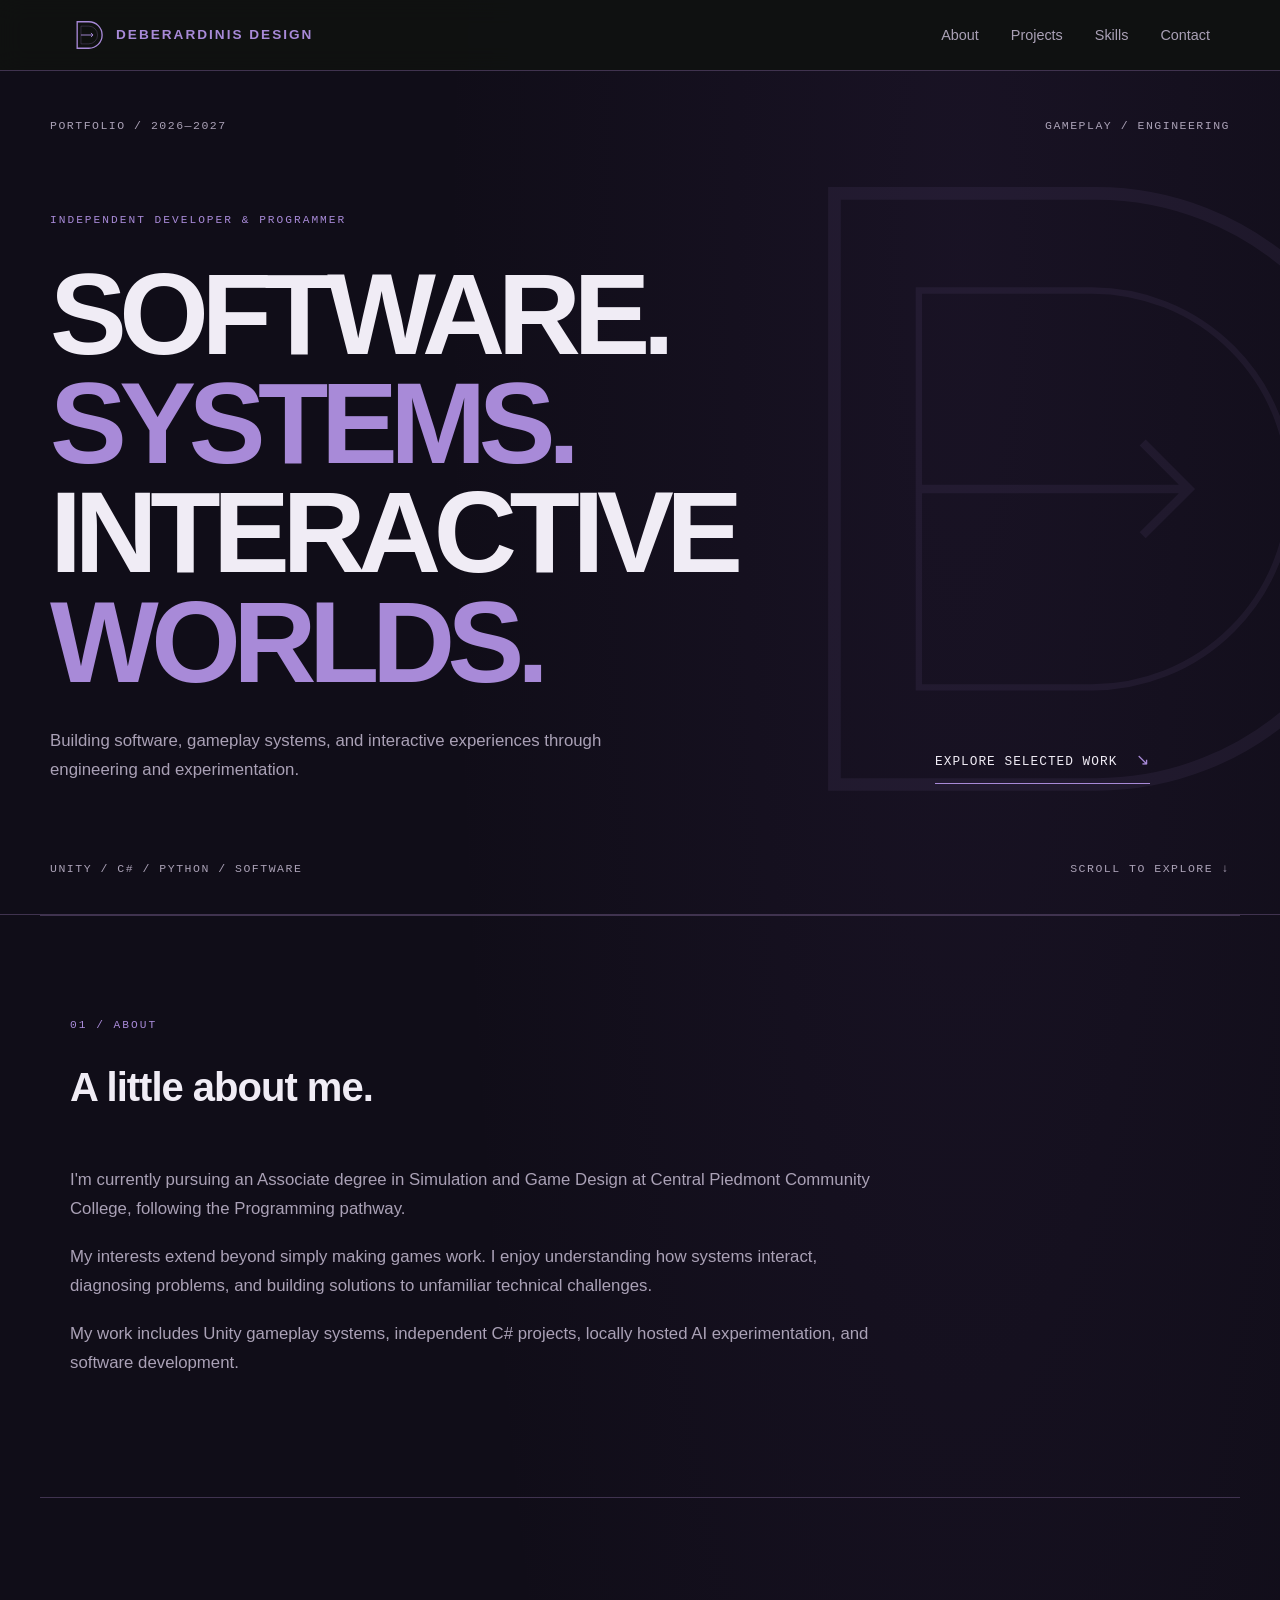
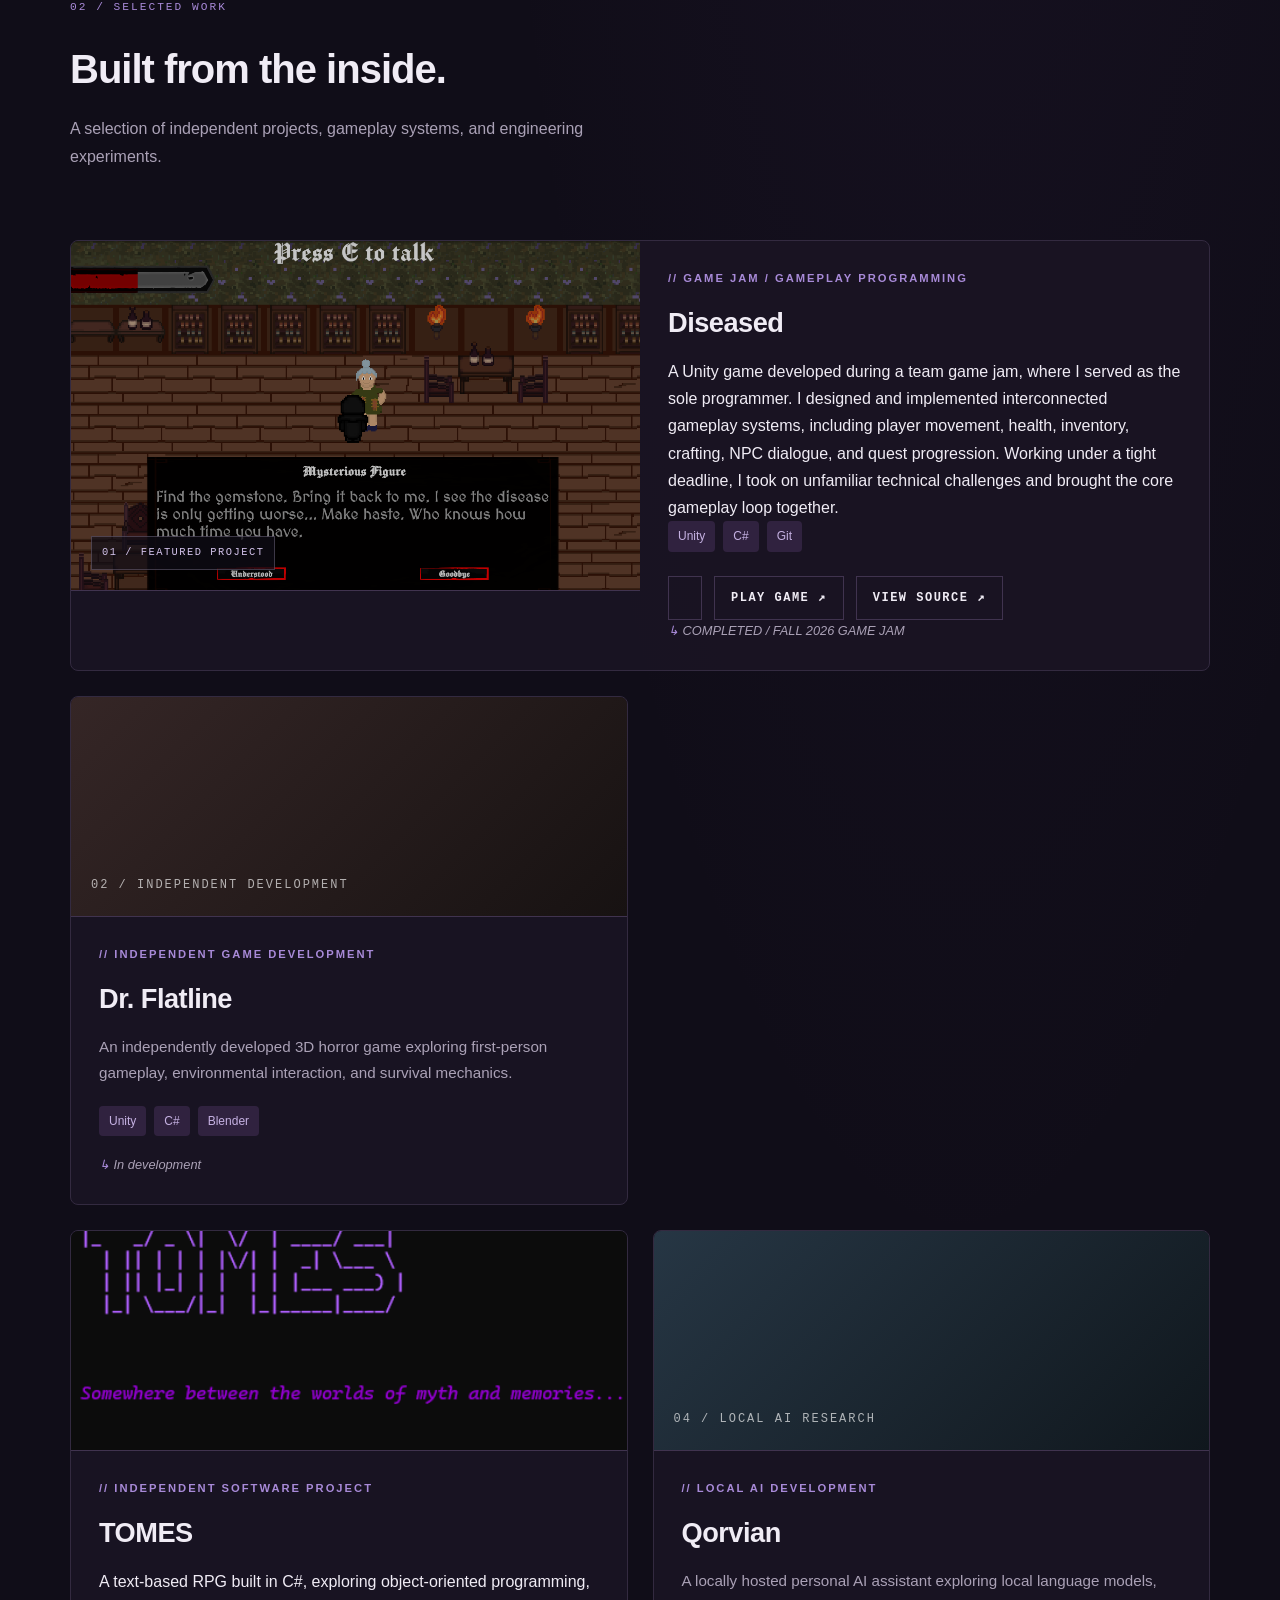
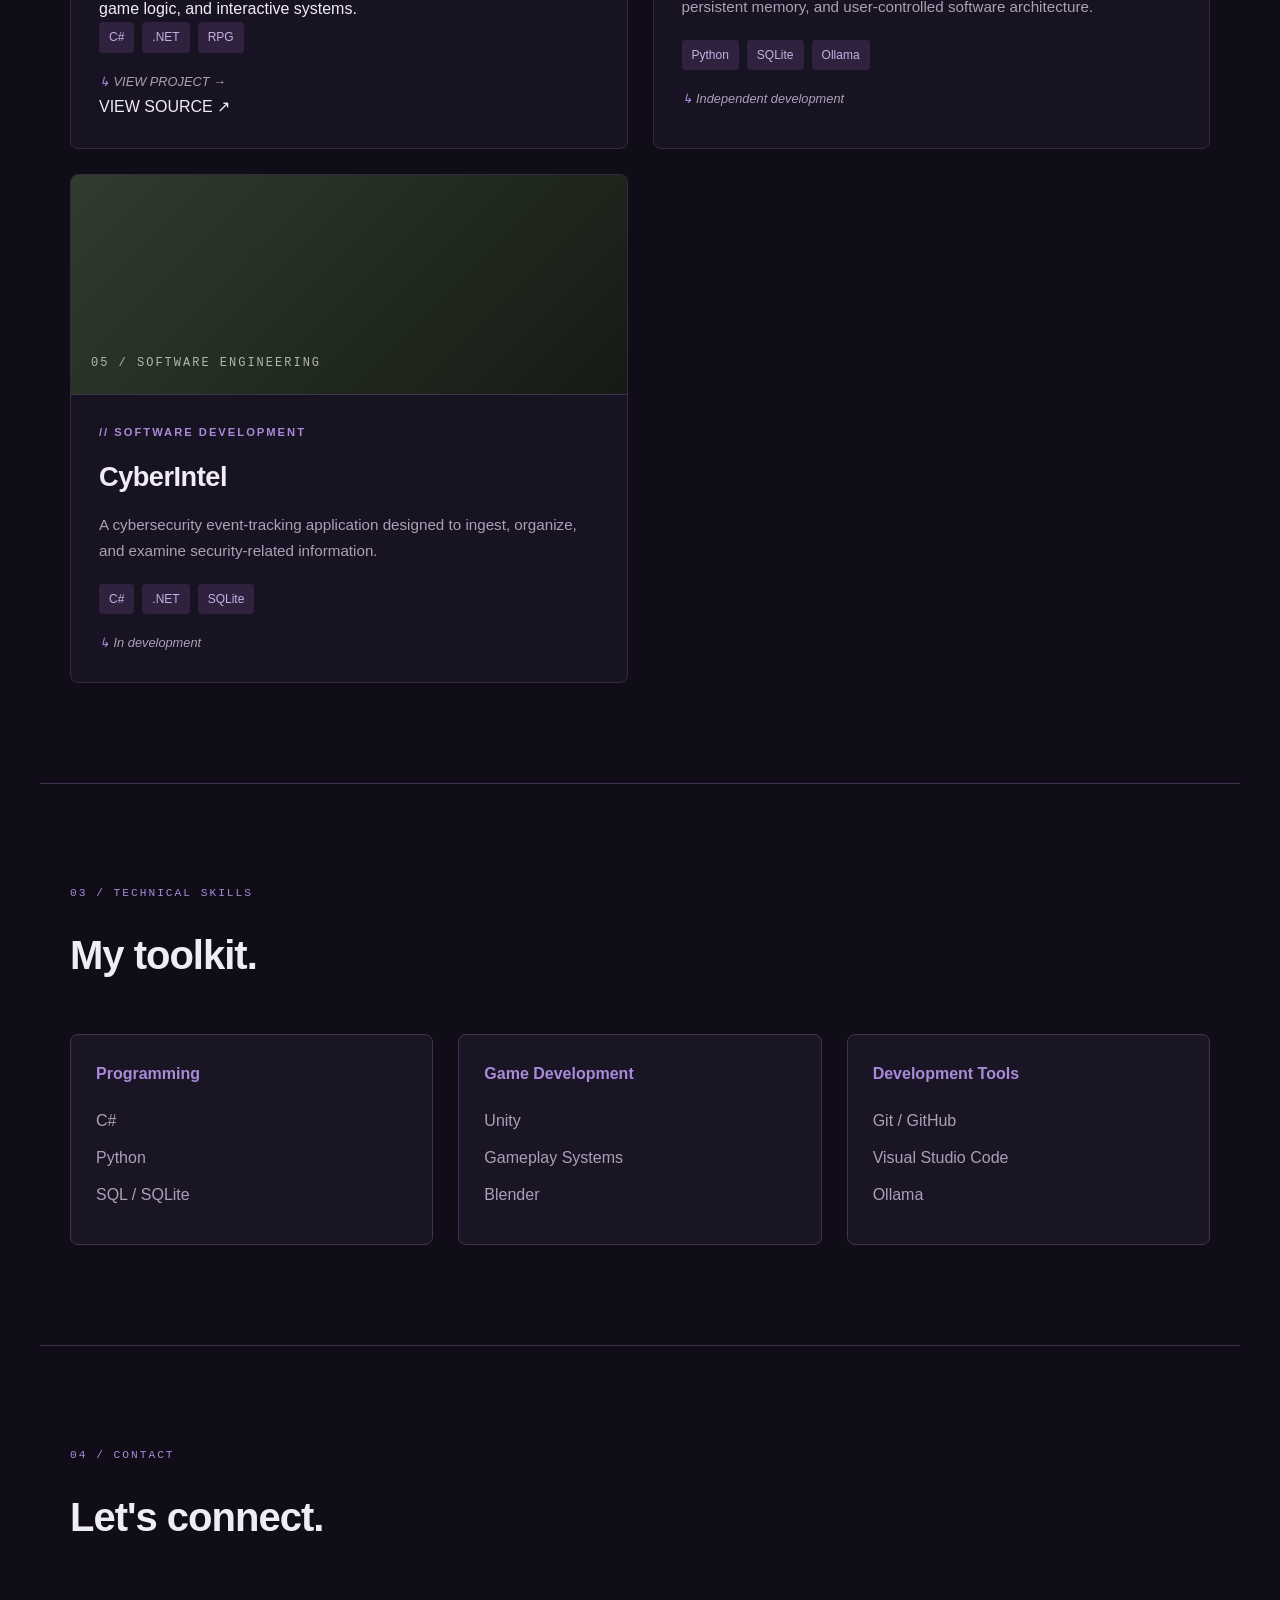
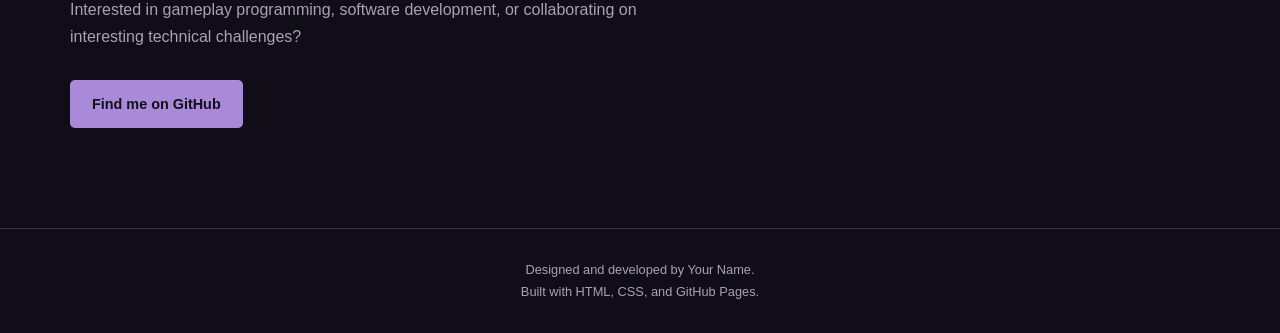
==== index.html @ 429d1b84 "Index update: Tomes branch" ====
<!DOCTYPE html>
<html lang="en">
<head>
    <meta charset="UTF-8">
    <meta name="viewport" content="width=device-width, initial-scale=1.0">

    <title>Your Name | Game Programmer</title>
    <meta name="description" content="Game programming and software development portfolio.">

    <link rel="stylesheet" href="css/style.css">
</head>
<body>

    <!-- Navigation -->
    <header class="site-header">
        <nav class="navbar">
            
            <a href="#" class="logo">
                <svg class="brand-mark" viewBox="0 0 180 180" aria-hidden="true">
                    <path d="M38 20 H100 A70 70 0 0 1 100 160 H38 Z"
                        fill="none" stroke="currentColor" stroke-width="7"/>
                    <path d="M58 43 H99 A47 47 0 0 1 99 137 H58 Z"
                        fill="none" stroke="currentColor" stroke-width="3" opacity=".4"/>
                    <path d="M58 90 H122 M111 79 L122 90 L111 101"
                        fill="none" stroke="currentColor" stroke-width="5"/>
                </svg>
                <span class="brand-name">DEBERARDINIS DESIGN</span>
            </a>


            <ul class="nav-links">
                <li><a href="#about">About</a></li>
                <li><a href="#projects">Projects</a></li>
                <li><a href="#skills">Skills</a></li>
                <li><a href="#contact">Contact</a></li>
            </ul>
        </nav>
    </header>

    <main>

        <!-- Hero Section -->
 
        <section class="hero">

            <div class="hero-watermark" aria-hidden="true">
                <svg viewBox="0 0 180 180">
                    <path d="M38 20 H100 A70 70 0 0 1 100 160 H38 Z"
                        fill="none" stroke="currentColor" stroke-width="3"/>
                    <path d="M58 43 H99 A47 47 0 0 1 99 137 H58 Z"
                        fill="none" stroke="currentColor" stroke-width="1.5"/>
                    <path d="M58 90 H122 M111 79 L122 90 L111 101"
                        fill="none" stroke="currentColor" stroke-width="2"/>
                </svg>
            </div>


            <div class="hero-topline">
                <span>PORTFOLIO / 2026—2027</span>
                <span>GAMEPLAY / ENGINEERING</span>
            </div>

            <div class="hero-content">

                <p class="eyebrow">INDEPENDENT DEVELOPER & PROGRAMMER</p>

                    <h1>
                        SOFTWARE.<br>
                        <span>SYSTEMS.</span><br>
                        INTERACTIVE<br>
                        <span>WORLDS.</span>
                    </h1>
                <div class="hero-bottom">

                        <p class="hero-description">
                            Building software, gameplay systems, and interactive experiences
                            through engineering and experimentation.
                        </p>

                    <a href="#projects" class="hero-link">
                        EXPLORE SELECTED WORK <span>↘</span>
                    </a>

                </div>

            </div>

            <div class="hero-footer">
                <span>UNITY / C# / PYTHON / SOFTWARE</span>
                <span>SCROLL TO EXPLORE ↓</span>
            </div>

        </section>


        <!-- About Section -->
        <section id="about" class="section about">
            <div class="section-heading">
                <p class="eyebrow">01 / ABOUT</p>
                <h2>A little about me.</h2>
            </div>

            <div class="about-content">
                <p>
                    I'm currently pursuing an Associate degree in Simulation
                    and Game Design at Central Piedmont Community College,
                    following the Programming pathway.
                </p>

                <p>
                    My interests extend beyond simply making games work.
                    I enjoy understanding how systems interact, diagnosing
                    problems, and building solutions to unfamiliar technical
                    challenges.
                </p>

                <p>
                    My work includes Unity gameplay systems, independent
                    C# projects, locally hosted AI experimentation, and
                    software development.
                </p>
            </div>
        </section>

        <!-- Projects Section -->
        <section id="projects" class="section projects">
            <div class="section-heading">
                <p class="eyebrow">02 / SELECTED WORK</p>
                <h2>Built from the inside.</h2>
                <p class="section-description">
                    A selection of independent projects, gameplay systems,
                    and engineering experiments.
                </p>
            </div>


            <div class="project-grid">

            <a href="diseased.html" class="project-card-link">
                    <article class="project-card featured">
                        <div class="project-image">
                            <img src="images/Diseased/Diseased4.png"
                                alt="Diseased gameplay screenshot">
                            <span class="project-index">01 / FEATURED PROJECT</span>
                        </div>

                        <div class="project-info">
                            <p class="project-type">GAME JAM / GAMEPLAY PROGRAMMING</p>
                            <h3>Diseased</h3>

                            <p>
                                A Unity game developed during a team game jam,
                                where I served as the sole programmer. I designed
                                and implemented interconnected gameplay systems,
                                including player movement, health, inventory,
                                crafting, NPC dialogue, and quest progression.
                                Working under a tight deadline, I took on
                                unfamiliar technical challenges and brought
                                the core gameplay loop together.
                            </p>

                            <div class="tech-stack">
                                <span>Unity</span>
                                <span>C#</span>
                                <span>Git</span>
                            </div>

                        

                        <div class="project-links">
                            <a href="https://play.unity.com/en/games/17efc226-d9a9-4859-8cf5-b89621d71ea8/diseased"
                            target="_blank"
                            rel="noopener noreferrer">
                                PLAY GAME ↗
                            </a>

                            <a href="https://github.com/ddeberardin337/Diseased"
                            target="_blank"
                            rel="noopener noreferrer">
                                VIEW SOURCE ↗
                            </a>
                        </div>

                        <p class="project-status">
                            COMPLETED / FALL 2026 GAME JAM
                        </p>

                    </article>
                </a>

                <article class="project-card">
                    <div class="project-image placeholder-horror">
                        <span>02 / INDEPENDENT DEVELOPMENT</span>
                    </div>

                    <div class="project-info">
                        <p class="project-type">INDEPENDENT GAME DEVELOPMENT</p>
                        <h3>Dr. Flatline</h3>

                        <p>
                            An independently developed 3D horror game
                            exploring first-person gameplay, environmental
                            interaction, and survival mechanics.
                        </p>

                        <div class="tech-stack">
                            <span>Unity</span>
                            <span>C#</span>
                            <span>Blender</span>
                        </div>

                        <p class="project-status">In development</p>
                    </div>
                </article>


            <a href="tomes.html" class="project-card-link">
                <article class="project-card">
                    <div class="project-image">
                        <img src="images/Tomes/TomesScreen.png" alt="TOMES title card.">
                        <span>03 / GAME SYSTEMS</span>
                    </div>

                    <div class="project-info">
                        <p class="project-type">INDEPENDENT SOFTWARE PROJECT</p>
                        <h3>TOMES</h3>

                        <p>
                            A text-based RPG built in C#, exploring
                            object-oriented programming, game logic,
                            and interactive systems.
                        </p>

                        <div class="tech-stack">
                            <span>C#</span>
                            <span>.NET</span>
                            <span>RPG</span>
                        </div>

                        <p class="project-status">VIEW PROJECT &rarr;</p>
                            <a href="https://github.com/ddeberardin337/TOMES"
                                target="_blank"
                                rel="noopener noreferrer">
                                    VIEW SOURCE ↗
                                </a>
                    </div>
                </article>
            </a>


                <article class="project-card">
                    <div class="project-image placeholder-qorvian">
                        <span>04 / LOCAL AI RESEARCH</span>
                    </div>

                    <div class="project-info">
                        <p class="project-type">LOCAL AI DEVELOPMENT</p>
                        <h3>Qorvian</h3>

                        <p>
                            A locally hosted personal AI assistant exploring
                            local language models, persistent memory,
                            and user-controlled software architecture.
                        </p>

                        <div class="tech-stack">
                            <span>Python</span>
                            <span>SQLite</span>
                            <span>Ollama</span>
                        </div>

                        <p class="project-status">Independent development</p>
                    </div>
                </article>

                <article class="project-card">
                    <div class="project-image placeholder-cyberintel">
                        <span>05 / SOFTWARE ENGINEERING</span>
                    </div>

                    <div class="project-info">
                        <p class="project-type">SOFTWARE DEVELOPMENT</p>
                        <h3>CyberIntel</h3>

                        <p>
                            A cybersecurity event-tracking application
                            designed to ingest, organize, and examine
                            security-related information.
                        </p>

                        <div class="tech-stack">
                            <span>C#</span>
                            <span>.NET</span>
                            <span>SQLite</span>
                        </div>

                        <p class="project-status">In development</p>
                    </div>
                </article>

            </div>
        </section>

        <!-- Skills Section -->
        <section id="skills" class="section skills">
            <div class="section-heading">
                <p class="eyebrow">03 / TECHNICAL SKILLS</p>
                <h2>My toolkit.</h2>
            </div>

            <div class="skills-grid">
                <div class="skill-group">
                    <h3>Programming</h3>
                    <p>C#</p>
                    <p>Python</p>
                    <p>SQL / SQLite</p>
                </div>

                <div class="skill-group">
                    <h3>Game Development</h3>
                    <p>Unity</p>
                    <p>Gameplay Systems</p>
                    <p>Blender</p>
                </div>

                <div class="skill-group">
                    <h3>Development Tools</h3>
                    <p>Git / GitHub</p>
                    <p>Visual Studio Code</p>
                    <p>Ollama</p>
                </div>
            </div>
        </section>

        <!-- Contact Section -->
        <section id="contact" class="section contact">
            <div class="section-heading">
                <p class="eyebrow">04 / CONTACT</p>
                <h2>Let's connect.</h2>
            </div>

            <p>
                Interested in gameplay programming, software development,
                or collaborating on interesting technical challenges?
            </p>

            <a href="https://github.com/ddeberardin337"
               target="_blank"
               rel="noopener noreferrer"
               class="button button-primary">
                Find me on GitHub
            </a>
        </section>

    </main>

    <footer class="site-footer">
        <p>Designed and developed by Your Name.</p>
        <p>Built with HTML, CSS, and GitHub Pages.</p>
    </footer>

</body>
</html>
---- css/style.css ----
/* ========================================
   1. GLOBAL SETTINGS
======================================== */



:root {
    --background: #100D18;
    --surface: #1A1524;
    --surface-hover: #241D31;
    --border: #40334F;

    --text-primary: #F0ECF5;
    --text-secondary: #AAA1B6;

    --accent: #A88AD8;
    --accent-dark: #30223F;

    --font-main: Arial, Helvetica, sans-serif;
}



* {
    margin: 0;
    padding: 0;
    box-sizing: border-box;
    scroll-behavior: smooth;
}

body {
    background-color: var(--background);
    color: var(--text-primary);
    font-family: var(--font-main);
    line-height: 1.7;
}

a {
    color: inherit;
    text-decoration: none;
}

section {
    scroll-margin-top: 100px;
}


/* ========================================
   2. NAVIGATION
======================================== */

.site-header {
    position: sticky;
    top: 0;
    z-index: 100;

    background: rgba(16, 18, 17, 0.92);
    backdrop-filter: blur(12px);

    border-bottom: 1px solid var(--border);
}

.navbar {
    max-width: 1200px;
    margin: 0 auto;
    padding: 18px 30px;

    display: flex;
    justify-content: space-between;
    align-items: center;
}

.logo {
    font-size: 1.5rem;
    font-weight: 800;
    letter-spacing: 2px;
}

.logo span {
    color: var(--accent);
}

.nav-links {
    display: flex;
    gap: 32px;
    list-style: none;
}

.nav-links a {
    color: var(--text-secondary);
    font-size: 0.9rem;
    transition: color 0.2s ease;
}

.nav-links a:hover {
    color: var(--accent);
}



/* ========================================
   HERO — INDUSTRIAL EDITORIAL
======================================== */

.hero {
    max-width: 1400px;
    min-height: 760px;
    margin: 0 auto;
    padding: 45px 50px 35px;

    display: flex;
    flex-direction: column;
    justify-content: space-between;

    border-bottom: 1px solid var(--border);
}

.hero-topline,
.hero-footer {
    display: flex;
    justify-content: space-between;
    align-items: center;

    color: var(--text-secondary);
    font-family: monospace;
    font-size: 0.72rem;
    letter-spacing: 1.5px;
}

.hero-content {
    max-width: 1100px;
    padding: 75px 0;
}

.hero .eyebrow {
    color: var(--accent);
    margin-bottom: 30px;
}

.hero h1 {
    font-size: clamp(3.5rem, 9vw, 8.5rem);
    line-height: 0.95;
    letter-spacing: -0.065em;
    font-weight: 800;
    text-transform: uppercase;
}

.hero h1 span {
    color: var(--accent);
}

.hero-bottom {
    display: flex;
    align-items: flex-end;
    justify-content: space-between;
    gap: 40px;
}

.hero-description {
    max-width: 620px;
    margin-top: 30px;
    color: var(--text-secondary);
    font-size: 1.05rem;
    line-height: 1.7;
}

.hero-link {
    color: var(--text-primary);
    font-family: monospace;
    font-size: 0.8rem;
    letter-spacing: 1px;
    white-space: nowrap;

    padding-bottom: 8px;
    border-bottom: 1px solid var(--accent);

    transition: color 0.2s ease;
}

.hero-link:hover {
    color: var(--accent);
}

.hero-link span {
    color: var(--accent);
    margin-left: 10px;
    font-size: 1rem;
}



/* ========================================
   4. BUTTONS
======================================== */

.button {
    display: inline-block;
    padding: 12px 22px;
    border-radius: 5px;

    font-size: 0.9rem;
    font-weight: 700;

    transition: all 0.2s ease;
}

.button-primary {
    background: var(--accent);
    color: #101811;
}

.button-primary:hover {
    background: #a6f3aa;
    transform: translateY(-2px);
}

.button-secondary {
    border: 1px solid var(--border);
    color: var(--text-primary);
}

.button-secondary:hover {
    border-color: var(--accent);
    color: var(--accent);
}


/* ========================================
   5. TERMINAL DECORATION
======================================== */

.terminal {
    background: #0b0e0c;
    border: 1px solid var(--border);
    border-radius: 9px;
    overflow: hidden;

    box-shadow: 0 20px 60px rgba(0, 0, 0, 0.35);
}

.terminal-header {
    background: var(--surface);
    padding: 12px 15px;

    display: flex;
    align-items: center;
    gap: 7px;

    border-bottom: 1px solid var(--border);
}

.terminal-header span {
    width: 9px;
    height: 9px;
    border-radius: 50%;
    background: #526057;
}

.terminal-header p {
    margin-left: 10px;
    color: var(--text-secondary);
    font-size: 0.75rem;
}

.terminal-body {
    padding: 25px;
    font-family: monospace;
    font-size: 0.85rem;
}

.terminal-body p {
    margin-bottom: 12px;
    overflow-wrap: anywhere;
}

.terminal-green {
    color: var(--accent);
}

.terminal-indent {
    padding-left: 20px;
    color: var(--text-secondary);
}


/* ========================================
   6. GENERAL SECTIONS
======================================== */

.section {
    max-width: 1200px;
    margin: 0 auto;
    padding: 100px 30px;
}

.section-heading {
    margin-bottom: 45px;
}

.section-heading h2 {
    font-size: 2.5rem;
    letter-spacing: -1px;
}

.section-description {
    max-width: 600px;
    margin-top: 12px;
    color: var(--text-secondary);
}


/* ========================================
   7. ABOUT
======================================== */

.about {
    border-top: 1px solid var(--border);
}

.about-content {
    max-width: 800px;
}

.about-content p {
    color: var(--text-secondary);
    margin-bottom: 20px;
    font-size: 1.05rem;
}


/* ========================================
   8. PROJECT CARDS
======================================== */

.projects {
    border-top: 1px solid var(--border);
}

.project-grid {
    display: grid;
    grid-template-columns: repeat(2, 1fr);
    gap: 25px;
}

.project-card {
    background: var(--surface);
    border: 1px solid var(--border);
    border-radius: 8px;
    overflow: hidden;

    transition: transform 0.25s ease, border-color 0.25s ease;
}

.project-card:hover {
    transform: translateY(-5px);
    border-color: var(--accent);
}

.project-card.featured {
    grid-column: span 2;
    display: grid;
    grid-template-columns: 1fr 1fr;
}

.project-image {
    min-height: 220px;
    padding: 20px;

    display: flex;
    align-items: flex-end;

    font-family: monospace;
    font-size: 0.75rem;
    letter-spacing: 2px;
    color: rgba(255, 255, 255, 0.65);
}

.featured .project-image {
    min-height: 350px;
}

.placeholder-diseased {
    background: linear-gradient(135deg, #283b32, #111a16);
}

.placeholder-horror {
    background: linear-gradient(135deg, #352626, #171212);
}

.placeholder-tomes {
    background: linear-gradient(135deg, #343044, #17151f);
}

.placeholder-qorvian {
    background: linear-gradient(135deg, #263644, #10171d);
}

.placeholder-cyberintel {
    background: linear-gradient(135deg, #303c2d, #151b14);
}

.project-info {
    padding: 28px;
}

.project-type {
    color: var(--accent);
    font-size: 0.7rem;
    font-weight: 700;
    letter-spacing: 2px;
    margin-bottom: 12px;
}

.project-info h3 {
    font-size: 1.7rem;
    margin-bottom: 12px;
}

.project-info > p:not(.project-type):not(.project-status) {
    color: var(--text-secondary);
    font-size: 0.95rem;
    margin-bottom: 20px;
}

.tech-stack {
    display: flex;
    flex-wrap: wrap;
    gap: 8px;
    margin-bottom: 18px;
}

.tech-stack span {
    padding: 5px 10px;
    background: var(--accent-dark);
    color: var(--accent);
    border-radius: 4px;
    font-size: 0.75rem;
}

.project-status {
    color: var(--text-secondary);
    font-size: 0.8rem;
    font-style: italic;
}
.project-card-link {
    display: block;
    color: inherit;
    text-decoration: none;
}


/* ========================================
   9. SKILLS
======================================== */

.skills {
    border-top: 1px solid var(--border);
}

.skills-grid {
    display: grid;
    grid-template-columns: repeat(3, 1fr);
    gap: 25px;
}

.skill-group {
    background: var(--surface);
    border: 1px solid var(--border);
    border-radius: 8px;
    padding: 25px;
}

.skill-group h3 {
    color: var(--accent);
    margin-bottom: 20px;
    font-size: 1rem;
}

.skill-group p {
    color: var(--text-secondary);
    margin-bottom: 10px;
}


/* ========================================
   10. CONTACT
======================================== */

.contact {
    border-top: 1px solid var(--border);
}

.contact > p {
    color: var(--text-secondary);
    max-width: 600px;
    margin-bottom: 30px;
}


/* ========================================
   11. FOOTER
======================================== */

.site-footer {
    padding: 30px;
    text-align: center;
    border-top: 1px solid var(--border);

    color: var(--text-secondary);
    font-size: 0.8rem;
}


/* ========================================
   12. RESPONSIVE DESIGN
======================================== */

@media (max-width: 800px) {

    .hero {
        grid-template-columns: 1fr;
        padding-top: 75px;
        gap: 45px;
    }

    .project-card.featured {
        grid-column: span 1;
        grid-template-columns: 1fr;
    }

    .skills-grid {
        grid-template-columns: 1fr;
    }
}

@media (max-width: 550px) {

    .navbar {
        padding: 15px 20px;
        flex-direction: column;
        gap: 15px;
    }

    .nav-links {
        gap: 17px;
        flex-wrap: wrap;
        justify-content: center;
    }

    .hero,
    .section {
        padding-left: 20px;
        padding-right: 20px;
    }

    .hero h1 {
        letter-spacing: -1px;
    }

    .project-grid {
        grid-template-columns: 1fr;
    }

    .section-heading h2 {
        font-size: 2rem;
    }
}


@media (max-width: 800px) {
    .hero {
        min-height: 650px;
        padding: 35px 25px;
    }

    .hero-bottom {
        align-items: flex-start;
        flex-direction: column;
    }
}

@media (max-width: 550px) {
    .hero-topline,
    .hero-footer {
        font-size: 0.6rem;
        gap: 15px;
    }

    .hero {
        padding-left: 20px;
        padding-right: 20px;
    }

    .hero h1 {
        font-size: clamp(3rem, 13vw, 5rem);
    }
}




/* ========================================
   PURPLE / NEO-NOIR DESIGN REFINEMENTS
======================================== */

body {
    background:
        radial-gradient(
            ellipse at 75% 5%,
            rgba(103, 66, 145, 0.10),
            transparent 38%
        ),
        var(--background);
}

.hero {
    position: relative;
    overflow: hidden;
}

.hero h1 span {
    color: var(--accent);
}

.hero .eyebrow {
    color: var(--accent);
}

.hero-link {
    border-color: var(--accent);
}

.hero-link span {
    color: var(--accent);
}

.project-card:hover {
    border-color: var(--accent);
    box-shadow: 0 8px 35px rgba(100, 65, 145, 0.10);
}

.project-type {
    color: var(--accent);
}

.tech-stack span {
    border-color: var(--border);
    color: #C5B1E2;
}

.skill-group h3 {
    color: var(--accent);
}

.button-primary {
    background: var(--accent);
    color: #130F1B;
}

.button-primary:hover {
    background: #BDA4E3;
}

::selection {
    background: #A88AD8;
    color: #100D18;
}

/* ========================================
   SIGNATURE IDENTITY
======================================== */

.logo {
    display: flex;
    align-items: center;
    gap: 12px;
    color: var(--accent);
    font-size: 1rem;
    letter-spacing: 2px;
}

.brand-mark {
    width: 34px;
    height: 34px;
    flex-shrink: 0;
}

.brand-name {
    color: var(--text-primary);
    font-size: 0.85rem;
    font-weight: 800;
    letter-spacing: 2px;
}

/* Consistent signature details */

.project-type::before {
    content: "// ";
    color: var(--accent);
}

.project-status::before {
    content: "↳ ";
    color: var(--accent);
}

/* ========================================
   HERO WATERMARK
======================================== */

.hero {
    position: relative;
    isolation: isolate;
    overflow: hidden;
}

.hero-watermark {
    position: absolute;
    z-index: -1;

    width: min(65vw, 760px);
    aspect-ratio: 1;

    right: -12%;
    top: 50%;
    transform: translateY(-50%);

    color: #A88AD8;
    opacity: 0.075;

    pointer-events: none;
}

.hero-watermark svg {
    width: 100%;
    height: 100%;
}

.hero-content,
.hero-topline,
.hero-footer {
    position: relative;
    z-index: 1;
}

@media (max-width: 800px) {
    .hero-watermark {
        width: 90vw;
        right: -35%;
        opacity: 0.055;
    }
}

/* ========================================
   PROJECT PRESENTATION
======================================== */

.project-image {
    position: relative;
    overflow: hidden;
    border-bottom: 1px solid var(--border);
}

.project-index {
    display: inline-block;
    padding: 7px 10px;
    border: 1px solid rgba(212, 196, 236, 0.25);
    background: rgba(16, 13, 24, 0.7);
    color: #D4C4EC;
    font-size: 0.65rem;
    letter-spacing: 1.5px;
}

.project-info h3 {
    letter-spacing: -0.5px;
}

.project-card {
    border-color: #332A40;
    background: rgba(26, 21, 36, 0.85);
}

.project-card:hover {
    border-color: var(--accent);
    box-shadow: 0 10px 35px rgba(100, 65, 145, 0.12);
}


.project-image img {
    position: absolute;
    inset: 0;
    width: 100%;
    height: 100%;
    object-fit: cover;
    object-position: center;
}

.project-index {
    position: relative;
    z-index: 1;
}

.project-links {
    display: flex;
    flex-wrap: wrap;
    gap: 12px;
    margin-top: 24px;
}

.project-links a {
    display: inline-block;
    padding: 11px 16px;
    border: 1px solid var(--border);
    color: var(--text-primary);
    text-decoration: none;
    font-size: 0.75rem;
    font-weight: 700;
    letter-spacing: 1.5px;
    transition: 0.2s ease;
}

.project-links a:hover {
    background: var(--accent);
    border-color: var(--accent);
    color: var(--background);
}

/* ========================================
   DISEASED PROJECT PAGE
======================================== */

.project-page {
    max-width: 1400px;
    margin: 0 auto;
}

/* PROJECT HERO */

.project-hero {
    padding: 35px 50px 55px;
    border-bottom: 1px solid var(--border);
}

.project-hero-meta,
.project-hero-footer {
    display: flex;
    justify-content: space-between;
    flex-wrap: wrap;
    gap: 15px;
    color: var(--text-secondary);
    font-family: monospace;
    font-size: 0.7rem;
    letter-spacing: 1.5px;
}

.project-hero-title {
    font-size: clamp(5rem, 12vw, 12rem);
    font-weight: 900;
    line-height: 0.85;
    letter-spacing: -0.085em;
    text-transform: uppercase;
    color: var(--text-primary);

    margin: 4rem 0 2.5rem;
    width: fit-content;
}

.project-hero-title .title-period {
    color: var(--accent);
}

.project-hero-title h1 {
    font-size: clamp(4rem, 11vw, 10rem);
    line-height: 0.9;
    letter-spacing: -0.07em;
}

.project-hero-title h1 span {
    color: var(--accent);
}

.project-hero-description {
    max-width: 680px;
    font-size: 1rem;
    line-height: 1.85;
    margin-bottom: 2.5rem;
}

.project-hero-meta {
    margin-bottom: 0;
}

.project-hero-image {
    margin-top: 1.5rem;
}

.project-hero-image img {
    width: 100%;
    height: 100%;
    display: block;
    object-fit: cover;
}

.project-hero-image span {
    position: absolute;
    bottom: 15px;
    left: 15px;
    padding: 7px 10px;
    background: rgba(16, 13, 24, 0.85);
    color: #D4C4EC;
    font-family: monospace;
    font-size: 0.65rem;
    letter-spacing: 1px;
}

.project-hero-footer {
    padding-top: 20px;
}


/* PROJECT SECTIONS */

.project-section {
    padding: 100px 50px;
    border-bottom: 1px solid var(--border);
}

.project-section-heading {
    margin-bottom: 45px;
}

.project-section-heading h2 {
    font-size: clamp(2rem, 5vw, 3.5rem);
    letter-spacing: -0.05em;
    line-height: 1.1;
}

.project-section-heading > p:last-child {
    margin-top: 15px;
    color: var(--text-secondary);
}

.eyebrow {
    margin-bottom: 18px;
    color: var(--accent);
    font-family: monospace;
    font-size: 0.7rem;
    letter-spacing: 2px;
}


/* PROJECT OVERVIEW */

.project-overview-grid {
    display: grid;
    grid-template-columns: 1.5fr 1fr;
    gap: 70px;
}

.project-overview-main p,
.project-reflection-content p {
    margin-bottom: 22px;
    color: var(--text-secondary);
    font-size: 1.05rem;
    line-height: 1.9;
}

.project-facts {
    border-top: 1px solid var(--border);
}

.project-facts div {
    display: flex;
    justify-content: space-between;
    gap: 15px;
    padding: 17px 0;
    border-bottom: 1px solid var(--border);
}

.project-facts span {
    color: var(--text-secondary);
    font-family: monospace;
    font-size: 0.7rem;
    letter-spacing: 1px;
}

.project-facts strong {
    font-size: 0.85rem;
    text-align: right;
}


/* SYSTEM BREAKDOWN */

.system-grid {
    display: grid;
    grid-template-columns: repeat(2, 1fr);
    border-top: 1px solid var(--border);
    border-left: 1px solid var(--border);
}

.system-item {
    min-height: 220px;
    padding: 30px;
    border-right: 1px solid var(--border);
    border-bottom: 1px solid var(--border);
    transition: background 0.2s ease;
}

.system-item:hover {
    background: var(--surface);
}

.system-number {
    color: var(--accent);
    font-family: monospace;
    font-size: 0.75rem;
}

.system-item h3 {
    margin: 25px 0 12px;
    font-size: 1.3rem;
}

.system-item p {
    color: var(--text-secondary);
    font-size: 0.9rem;
    line-height: 1.8;
}


/* DEVELOPMENT REFLECTION */

.project-reflection-content {
    max-width: 850px;
}


/* PROJECT END */

.project-end h2 {
    margin-bottom: 30px;
    font-size: clamp(2.5rem, 6vw, 4.5rem);
    letter-spacing: -0.05em;
}

.project-links {
    display: flex;
    flex-wrap: wrap;
    gap: 15px;
}

.project-links a {
    padding: 14px 20px;
    border: 1px solid var(--border);
    color: var(--text-primary);
    font-family: monospace;
    font-size: 0.75rem;
    letter-spacing: 1px;
    transition: all 0.2s ease;
}

.project-links a:hover {
    background: var(--accent);
    border-color: var(--accent);
    color: var(--background);
}

.back-to-projects {
    display: inline-block;
    margin-top: 55px;
    color: var(--text-secondary);
    font-family: monospace;
    font-size: 0.75rem;
    letter-spacing: 1px;
    transition: color 0.2s ease;
}

.back-to-projects:hover {
    color: var(--accent);
}


/* RESPONSIVE PROJECT PAGE */

@media (max-width: 800px) {
    .project-hero,
    .project-section {
        padding-left: 25px;
        padding-right: 25px;
    }

    .project-overview-grid {
        grid-template-columns: 1fr;
        gap: 35px;
    }

    .project-hero-title {
        padding: 75px 0 45px;
    }
}

@media (max-width: 550px) {
    .project-hero,
    .project-section {
        padding-left: 20px;
        padding-right: 20px;
    }

    .project-hero-meta,
    .project-hero-footer {
        font-size: 0.6rem;
    }

    .project-hero-title h1 {
        font-size: clamp(3.5rem, 15vw, 5rem);
    }

    .system-grid {
        grid-template-columns: 1fr;
    }

    .project-facts div {
        flex-direction: column;
        gap: 5px;
    }

    .project-facts strong {
        text-align: left;
    }
}

.project-links {
    display: flex;
    flex-wrap: wrap;
    gap: 12px;
    margin-top: 24px;
}

.project-links a {
    display: inline-block;
    padding: 11px 16px;
    border: 1px solid var(--border);
    color: var(--text-primary);
    text-decoration: none;
    font-size: 0.75rem;
    font-weight: 700;
    letter-spacing: 1.5px;
    transition: 0.2s ease;
}

.project-links a:hover {
    background: var(--accent);
    border-color: var(--accent);
    color: var(--background);
}

/* PROJECT IMAGE GALLERY */

.project-gallery {
    margin: 6rem 0;
    overflow: hidden;
}

.gallery-heading {
    display: flex;
    justify-content: space-between;
    align-items: center;
    border-bottom: 1px solid var(--border);
    padding-bottom: 1rem;
    margin-bottom: 1.5rem;
}

.gallery-heading span,
.gallery-instruction {
    font-size: 0.7rem;
    letter-spacing: 0.15em;
    color: var(--text-secondary);
}

.gallery-heading p {
    color: var(--text-secondary);
    font-size: 0.85rem;
}

.gallery-track {
    display: flex;
    gap: 1.25rem;
    overflow-x: auto;
    scroll-snap-type: x mandatory;
    scroll-behavior: smooth;
    padding-bottom: 1.25rem;
}

.gallery-slide {
    flex: 0 0 75%;
    scroll-snap-align: start;
    margin: 0;
}

.gallery-slide img {
    width: 100%;
    aspect-ratio: 16 / 9;
    object-fit: cover;
    display: block;
    border: 1px solid var(--border);
}

.gallery-slide figcaption {
    color: var(--text-secondary);
    font-size: 0.8rem;
    margin-top: 0.75rem;
}

.gallery-track::-webkit-scrollbar {
    height: 4px;
}

.gallery-track::-webkit-scrollbar-thumb {
    background: var(--accent);
}

.gallery-track::-webkit-scrollbar-track {
    background: var(--surface);
}

.gallery-instruction {
    text-align: right;
    margin-top: 1rem;
}

.gallery-instruction span {
    color: var(--accent);
    margin-left: 0.5rem;
}

@media (max-width: 700px) {
    .gallery-slide {
        flex-basis: 90%;
    }
}

/* TOMES IMAGE PLACEMENTS */

.tomes-image-section {
    width: 100%;
    margin: 3rem 0 5rem;
}

.tomes-image {
    margin: 0;
}

.tomes-image img {
    display: block;
    width: 100%;
    height: auto;
    border: 1px solid var(--border);
    background: var(--surface);
}

.tomes-image figcaption {
    margin-top: 0.8rem;
    color: var(--text-secondary);
    font-size: 0.7rem;
    letter-spacing: 0.12em;
    text-transform: uppercase;
}

/* First image */

.tomes-image-primary {
    width: 100%;
}

/* Second image */

.tomes-image-secondary-section {
    display: flex;
    justify-content: flex-end;
}

.tomes-image-secondary {
    width: 100%;
}

@media (max-width: 700px) {
    .tomes-image-secondary {
        width: 100%;
    }
}
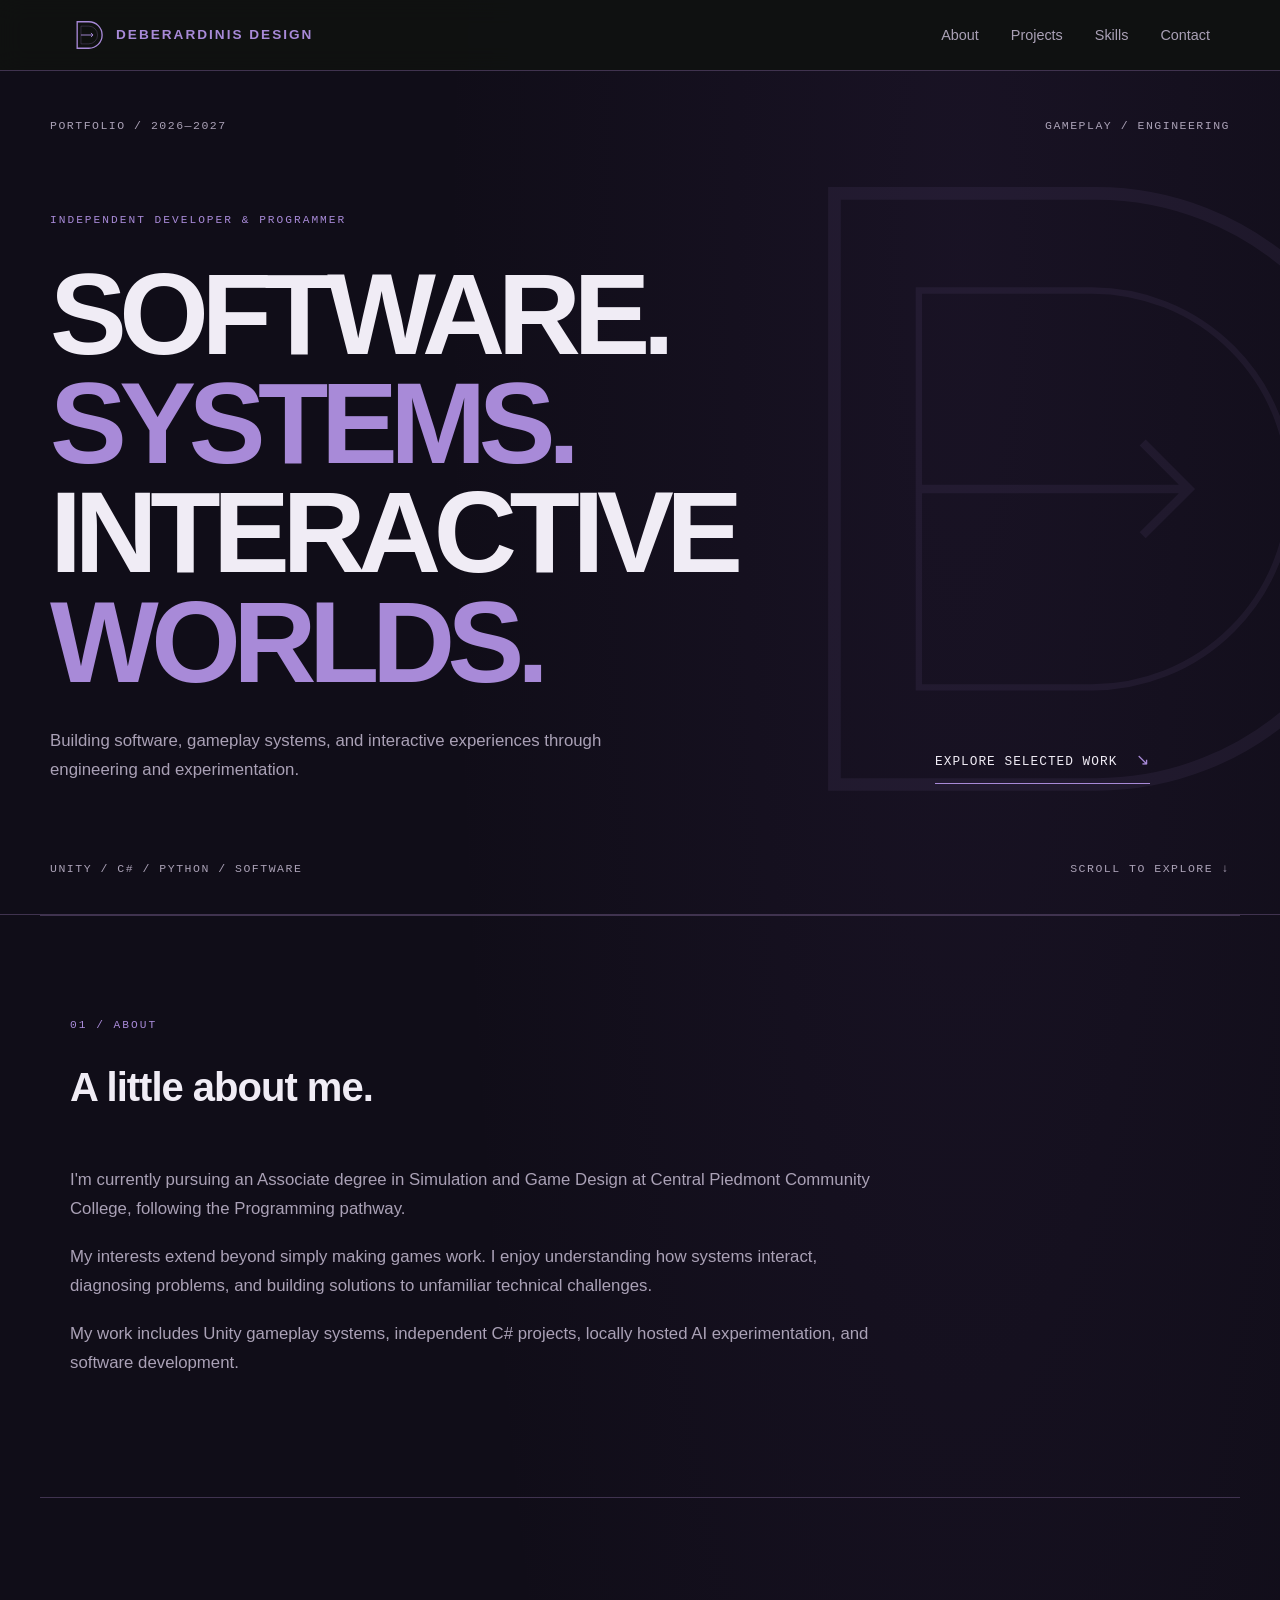
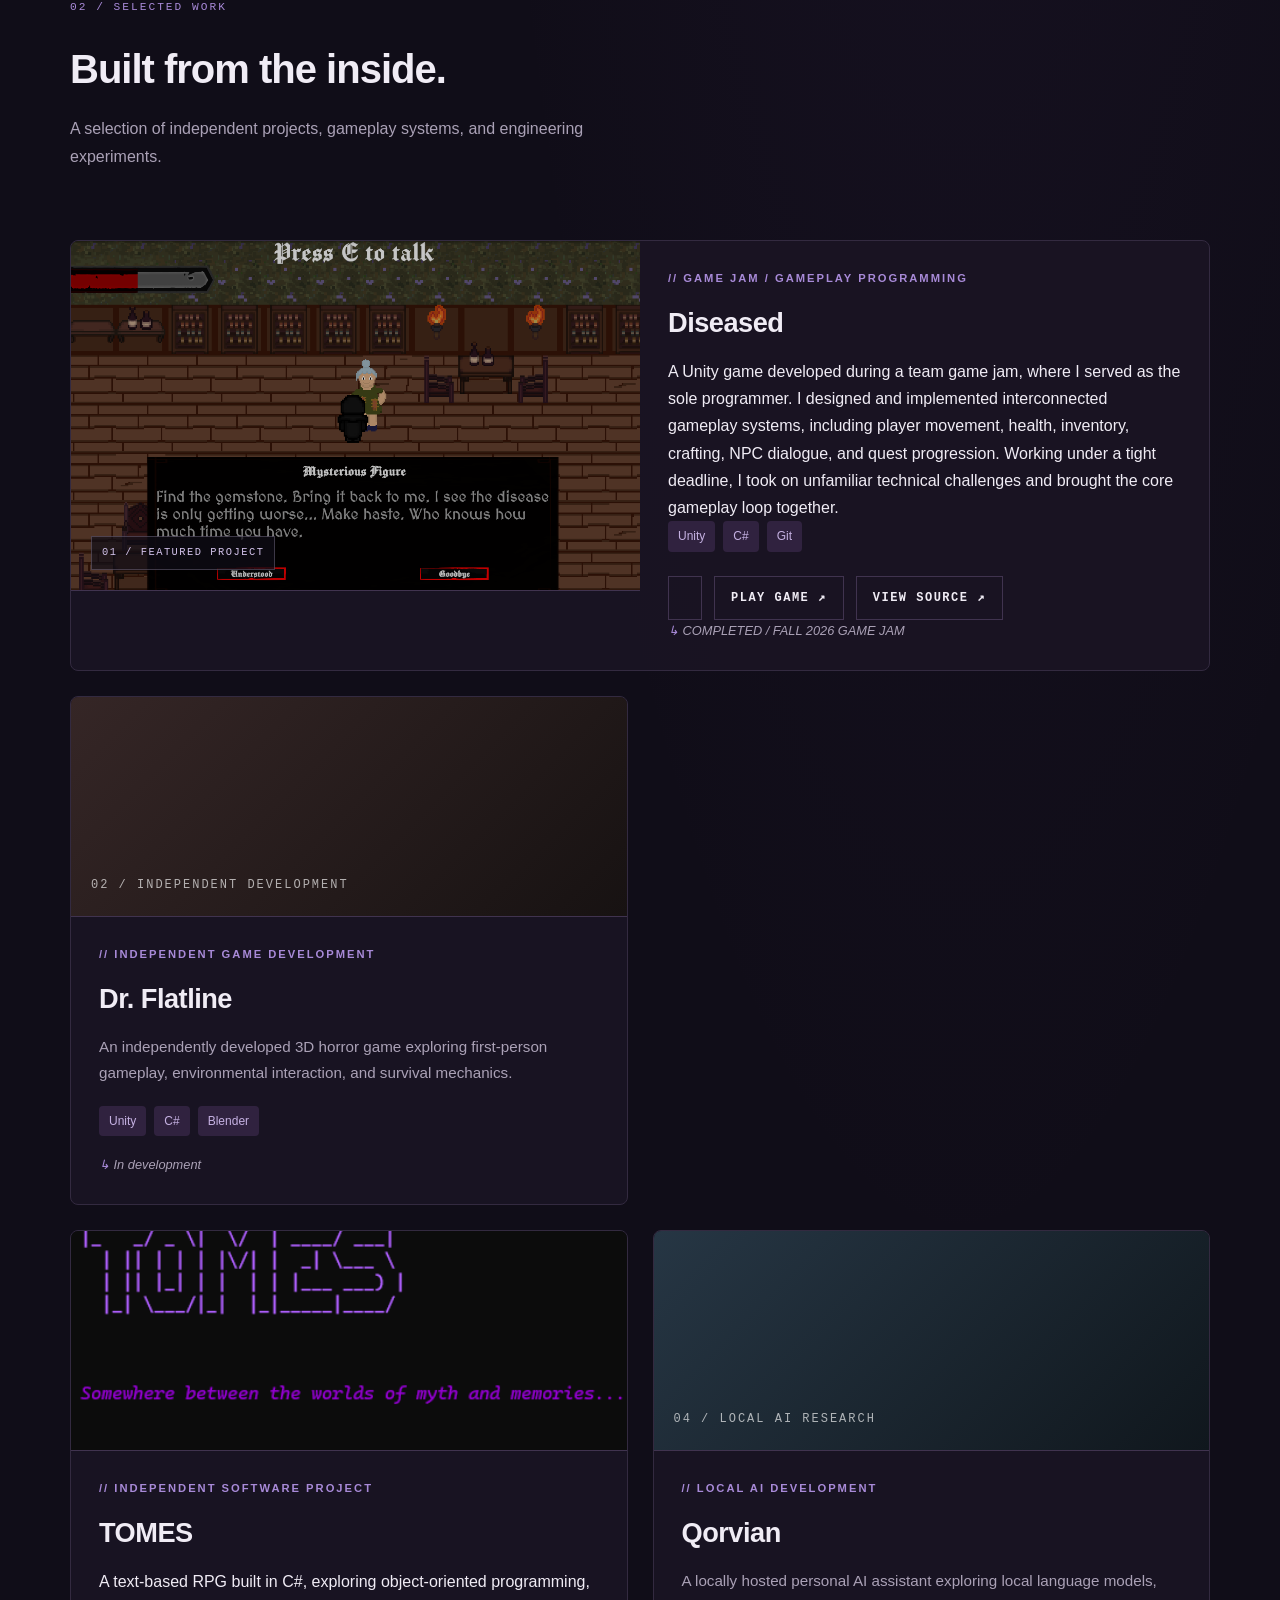
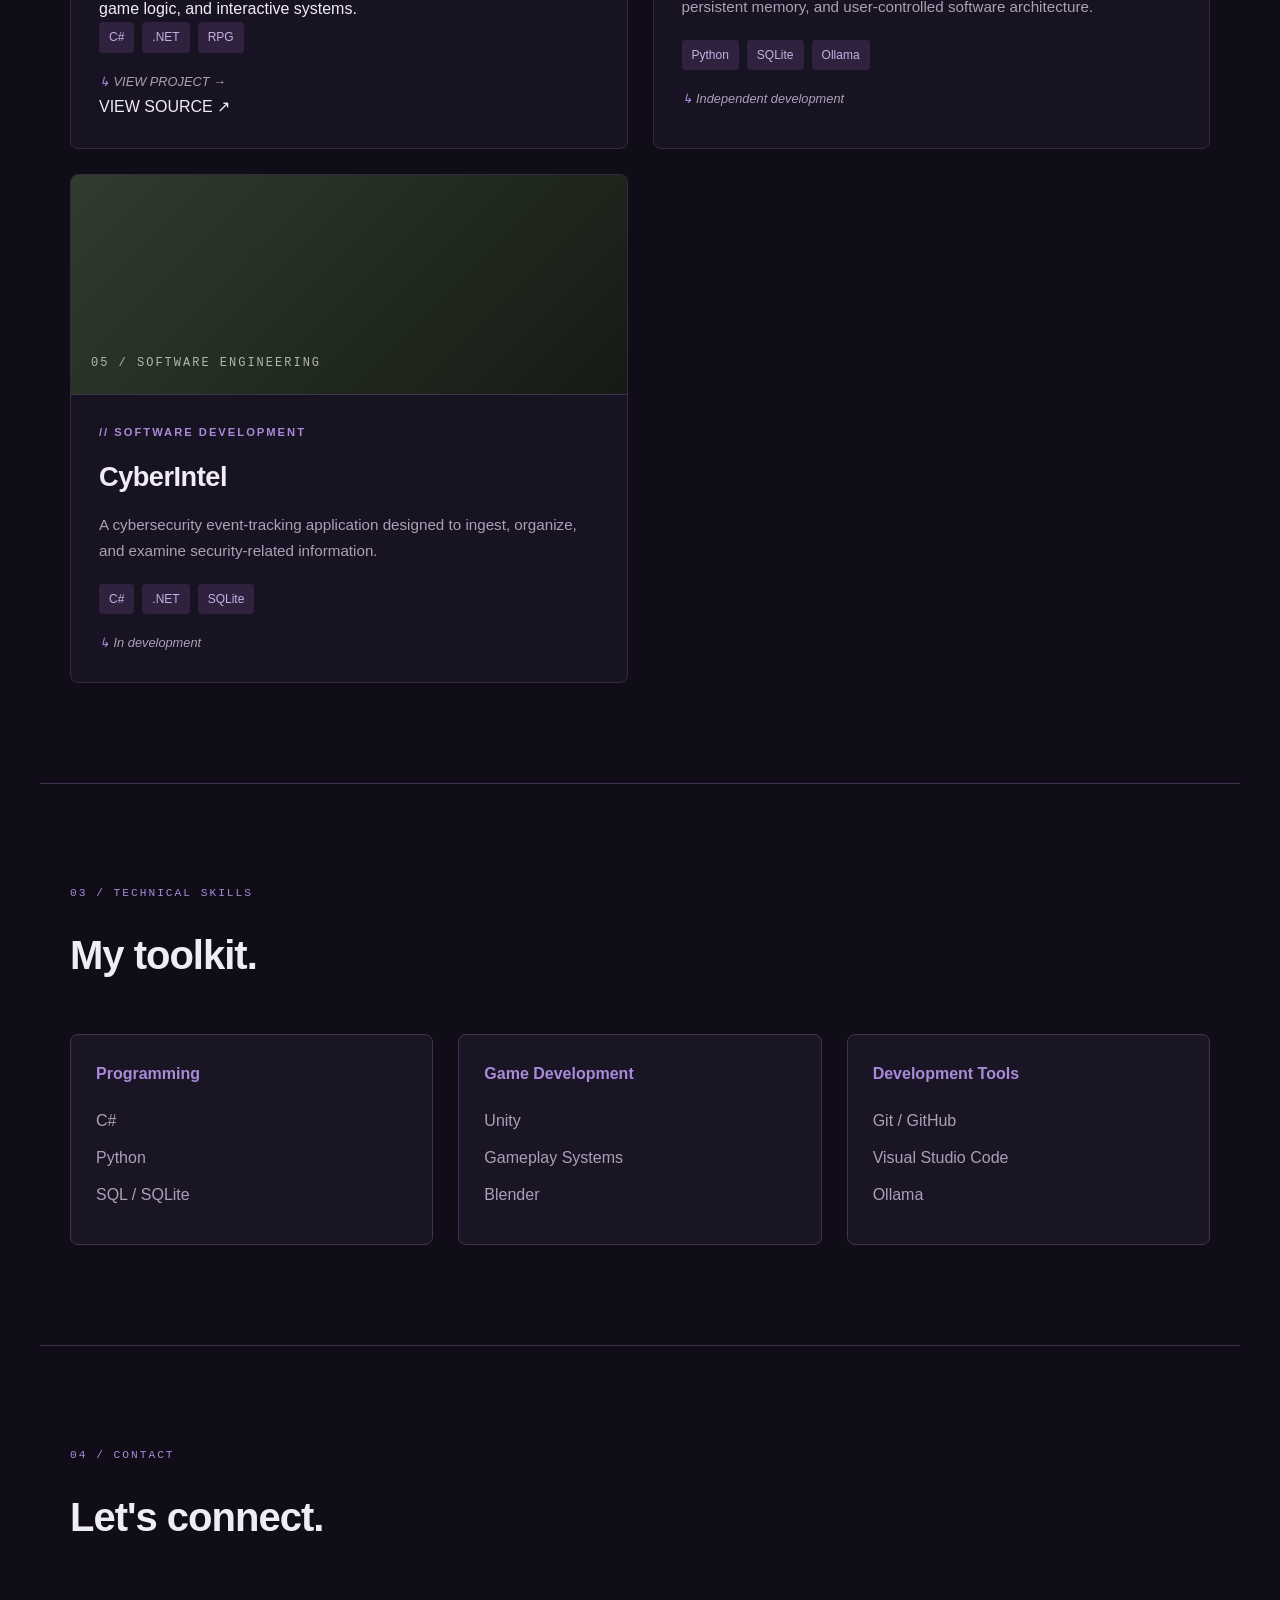
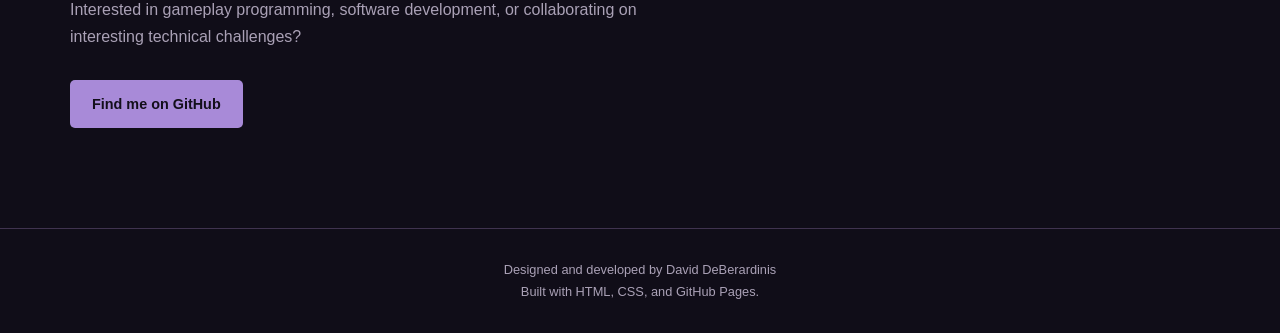
==== commit dd4f77f6: "index text update" ====
--- a/index.html
+++ b/index.html
@@ -5,7 +5,7 @@
     <meta charset="UTF-8">
     <meta name="viewport" content="width=device-width, initial-scale=1.0">
 
-    <title>Your Name | Game Programmer</title>
+    <title>David DeBerardinis | Software & Gameplay Programmer</title>
     <meta name="description" content="Game programming and software development portfolio.">
 
     <link rel="stylesheet" href="css/style.css">
@@ -356,7 +356,7 @@
     </main>
 
     <footer class="site-footer">
-        <p>Designed and developed by Your Name.</p>
+        <p>Designed and developed by David DeBerardinis</p>
         <p>Built with HTML, CSS, and GitHub Pages.</p>
     </footer>
 
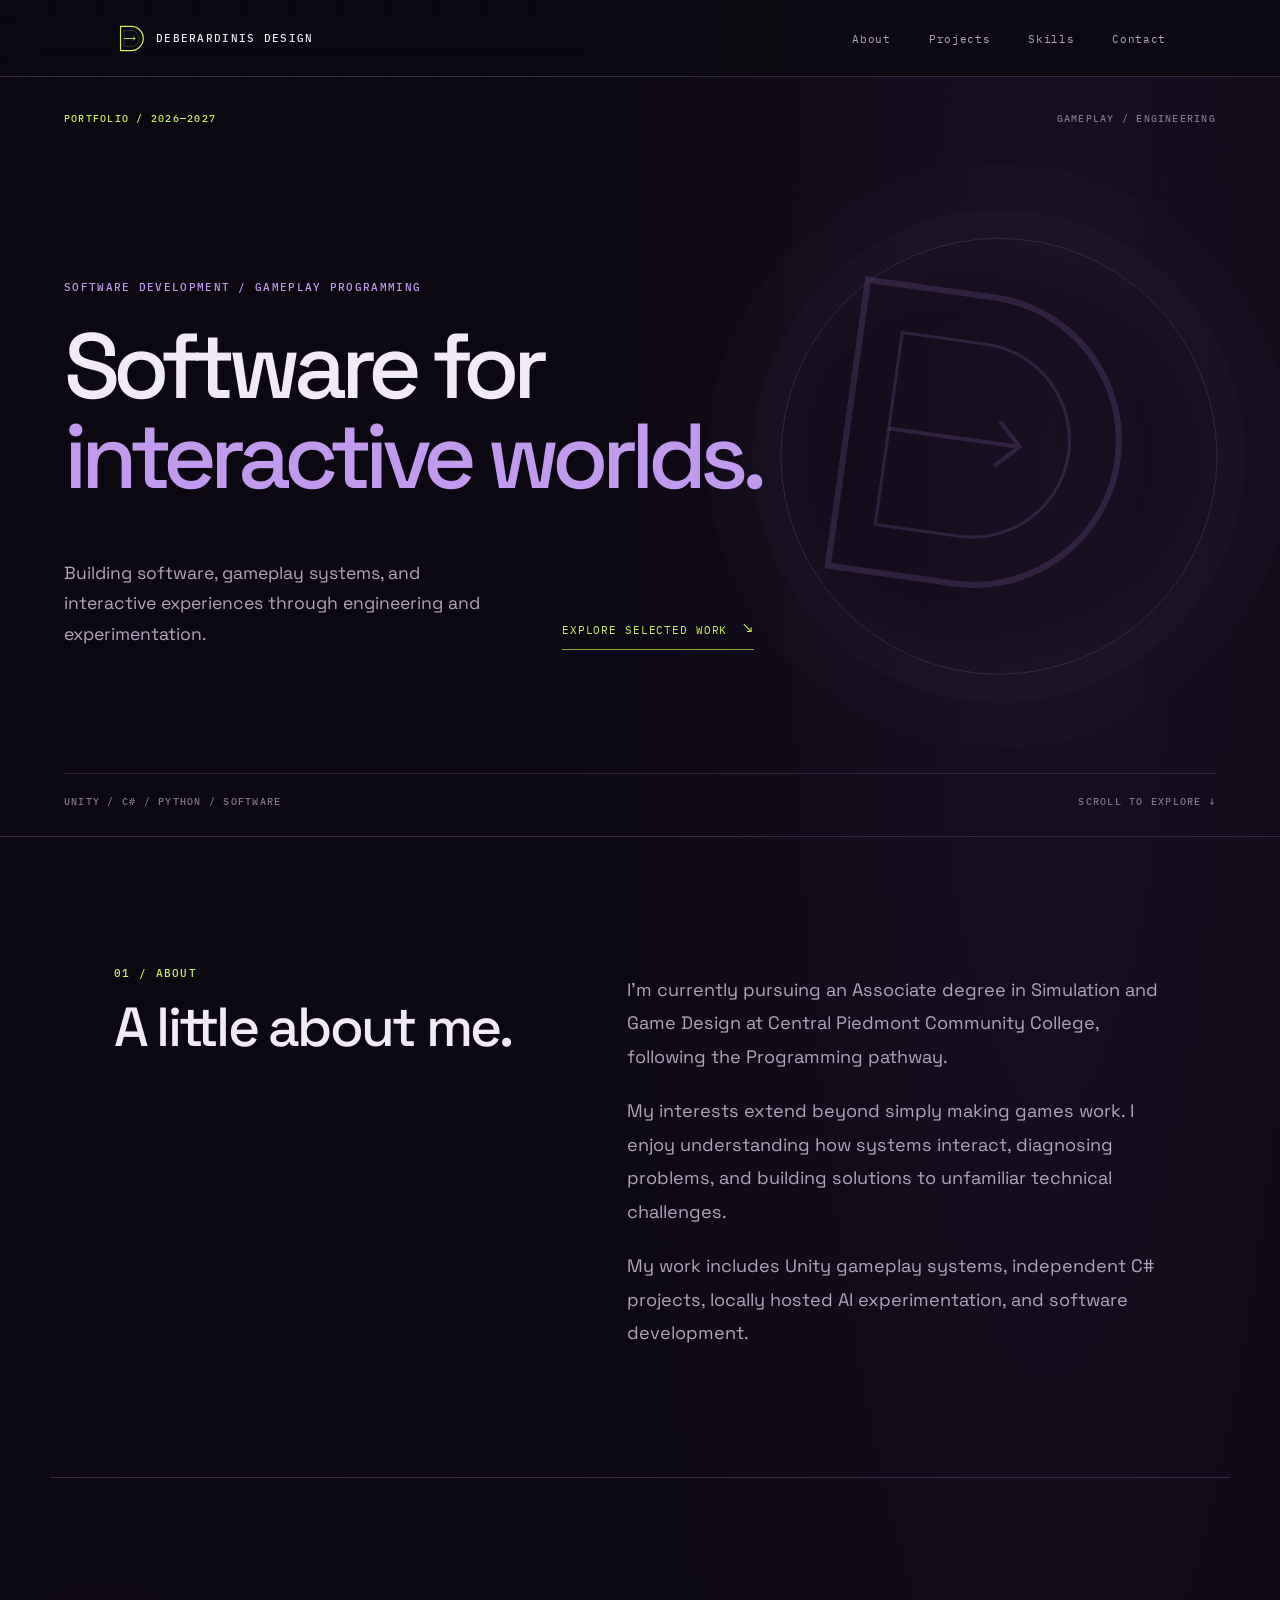
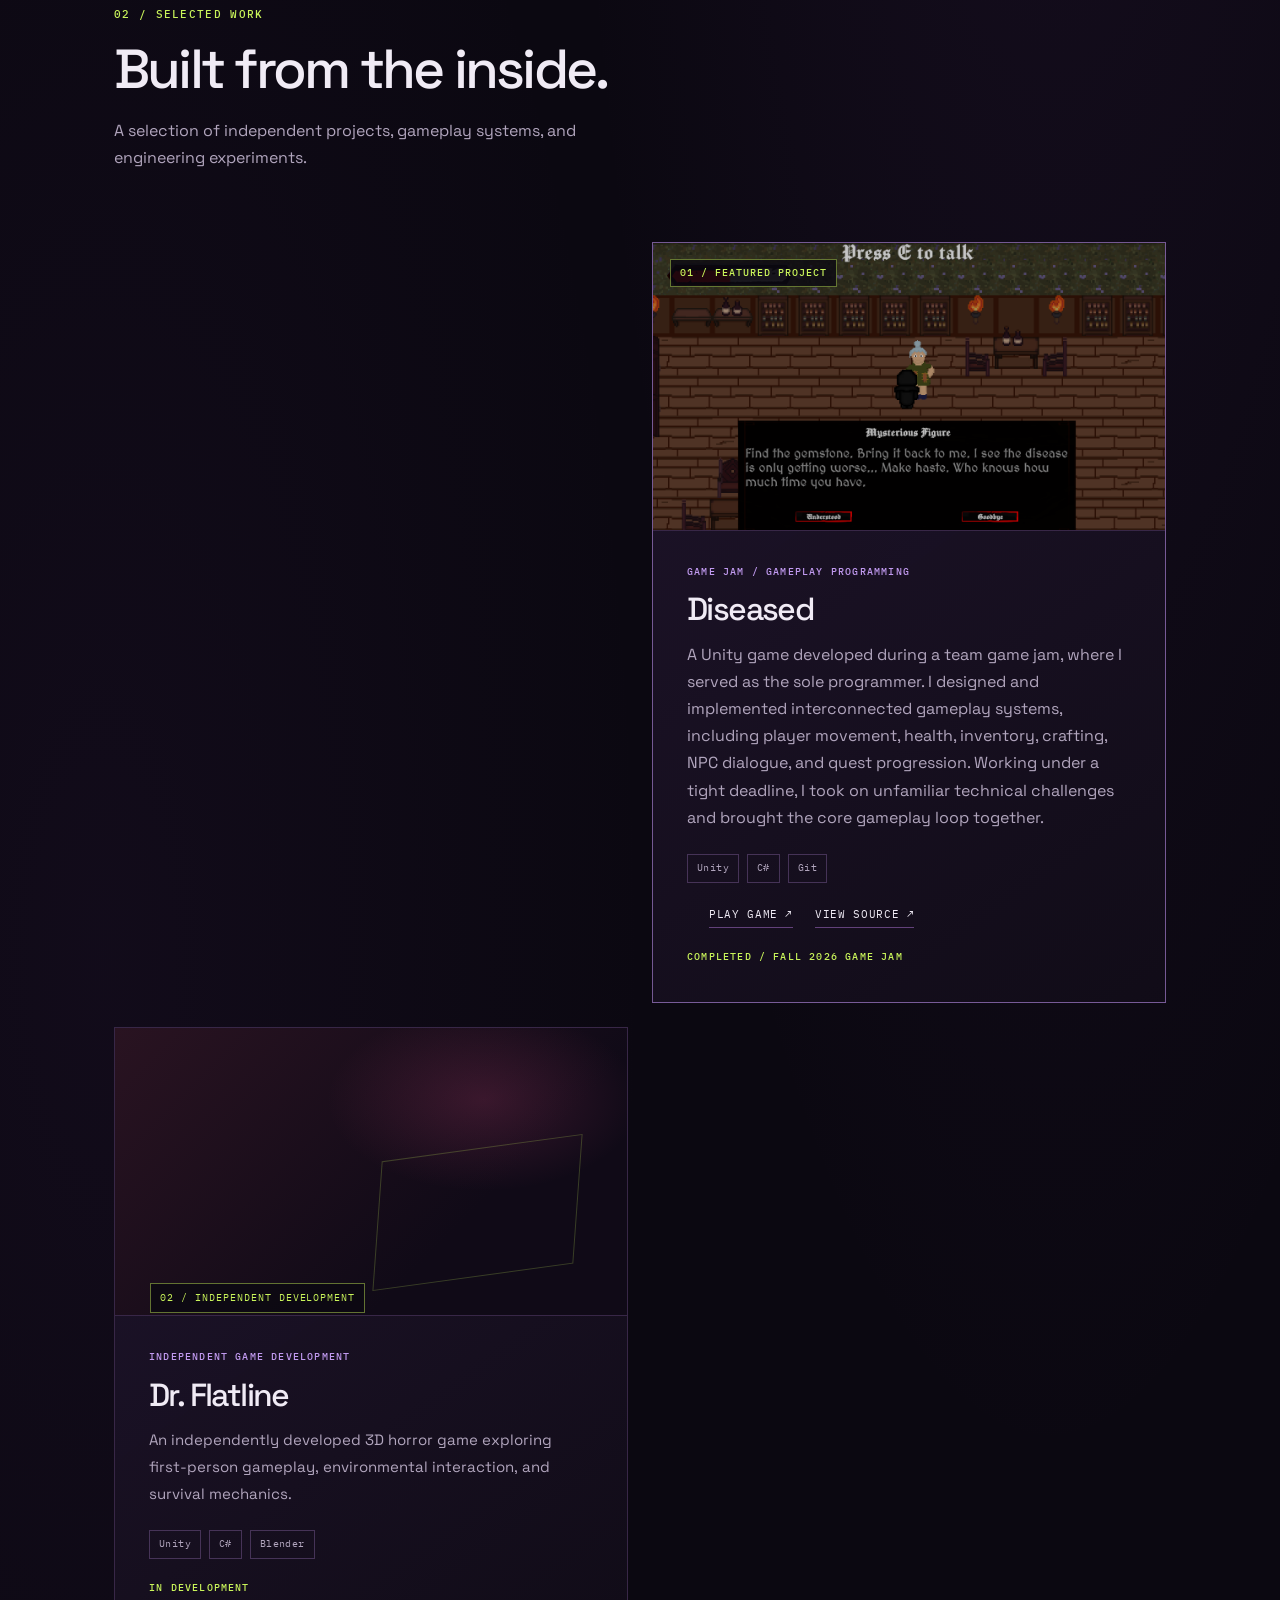
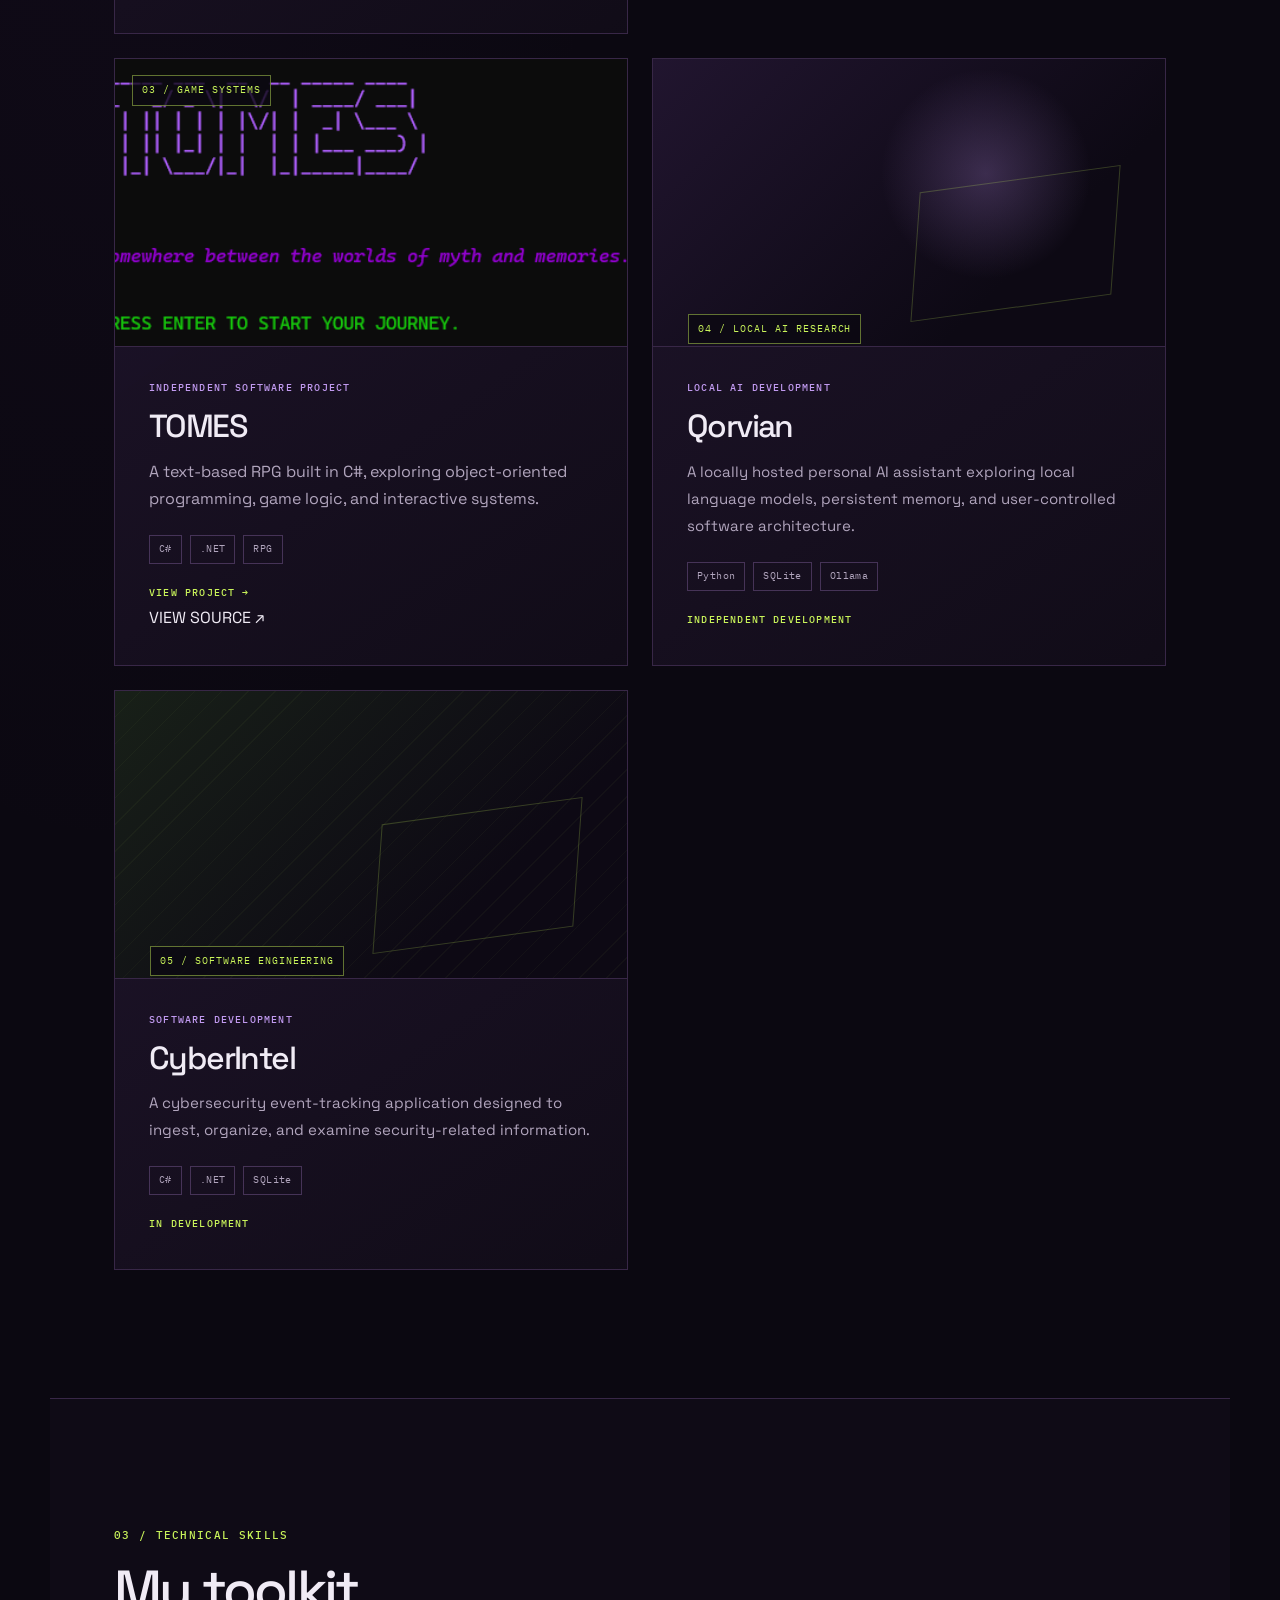
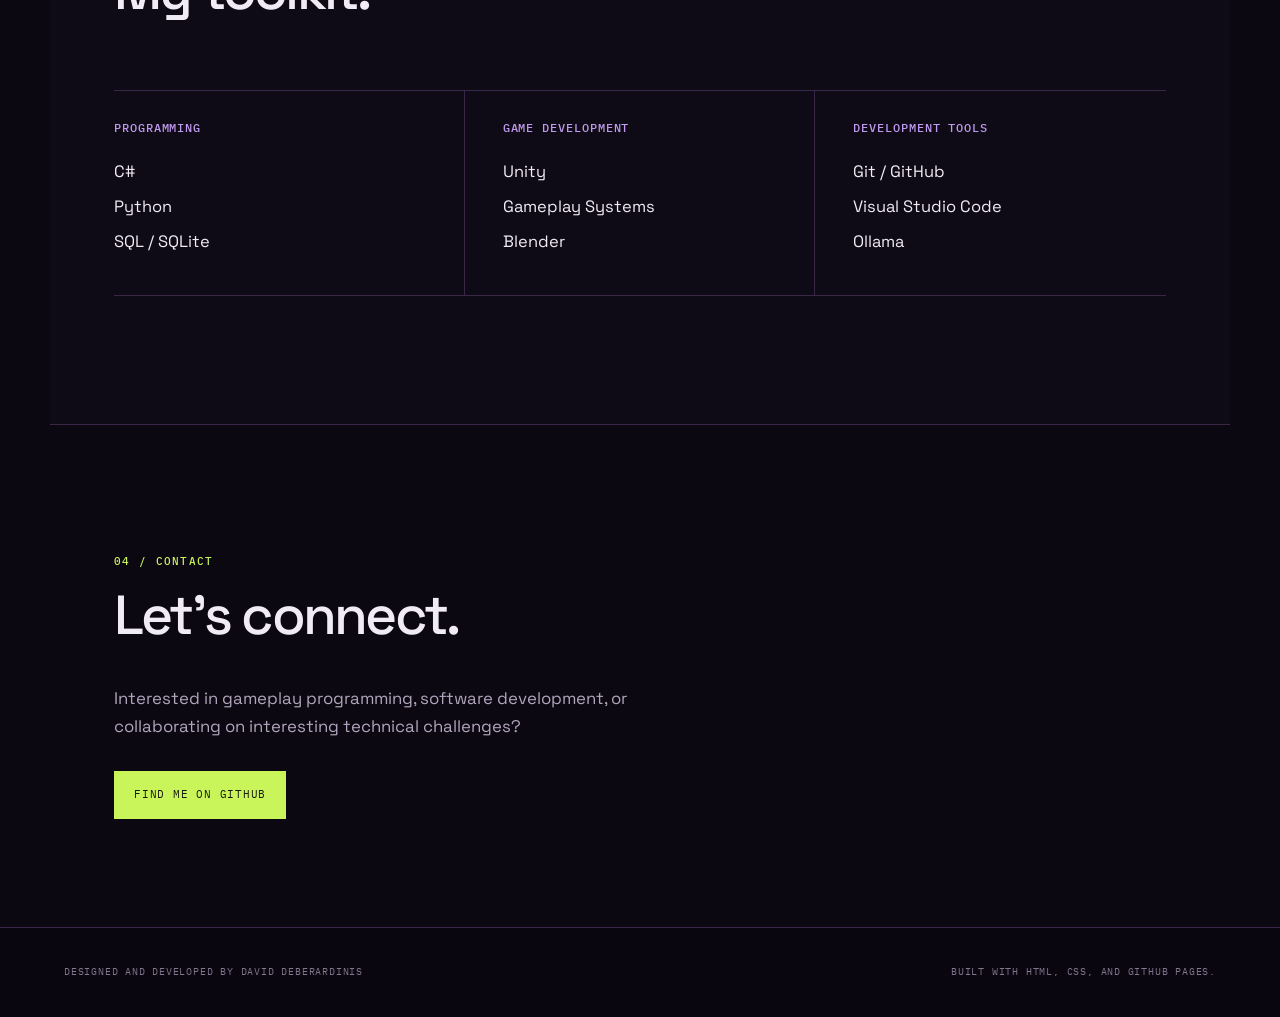
==== commit cb574783: "Redesign" ====
--- a/index.html
+++ b/index.html
@@ -63,13 +63,11 @@
 
             <div class="hero-content">
 
-                <p class="eyebrow">INDEPENDENT DEVELOPER & PROGRAMMER</p>
+               <p class="eyebrow">SOFTWARE DEVELOPMENT / GAMEPLAY PROGRAMMING</p>
 
                     <h1>
-                        SOFTWARE.<br>
-                        <span>SYSTEMS.</span><br>
-                        INTERACTIVE<br>
-                        <span>WORLDS.</span>
+                        Software for<br>
+                        <span>interactive worlds.</span>
                     </h1>
                 <div class="hero-bottom">
 
--- a/css/style.css
+++ b/css/style.css
@@ -1,39 +1,83 @@
-
-/* ========================================
-   1. GLOBAL SETTINGS
-======================================== */
-
-
+/* =========================================================
+   DEBERARDINIS DESIGN — ACIDWAVE / TECHNICAL EDITORIAL
+   Replacement stylesheet for index.html, diseased.html, tomes.html
+   ========================================================= */
+
+@import url('https://fonts.googleapis.com/css2?family=IBM+Plex+Mono:wght@400;500;600&family=Space+Grotesk:wght@400;500;600;700&family=Syne:wght@500;600;700;800&display=swap');
 
 :root {
-    --background: #100D18;
-    --surface: #1A1524;
-    --surface-hover: #241D31;
-    --border: #40334F;
-
-    --text-primary: #F0ECF5;
-    --text-secondary: #AAA1B6;
-
-    --accent: #A88AD8;
-    --accent-dark: #30223F;
-
-    --font-main: Arial, Helvetica, sans-serif;
-}
-
-
+    color-scheme: dark;
+
+    --background: #0b0811;
+    --background-raised: #100b19;
+    --surface: #171020;
+    --surface-raised: #20152d;
+    --surface-hover: #281a38;
+
+    --border: #382747;
+    --border-bright: #62417a;
+
+    --text-primary: #f0ebf5;
+    --text-secondary: #b1a5bd;
+    --text-muted: #82758e;
+
+    --purple: #a982d5;
+    --purple-bright: #c19af0;
+    --acid: #c9f45a;
+    --acid-dim: #8ba83c;
+    --pink: #ef78c8;
+
+    --font-main: 'Space Grotesk', Arial, sans-serif;
+    --font-mono: 'IBM Plex Mono', 'Courier New', monospace;
+    --font-display: 'Syne', 'Space Grotesk', sans-serif;
+
+    --content-width: 1180px;
+    --page-gutter: clamp(22px, 5vw, 72px);
+    --section-space: clamp(76px, 10vw, 140px);
+}
 
 * {
+    box-sizing: border-box;
     margin: 0;
     padding: 0;
-    box-sizing: border-box;
+}
+
+html {
     scroll-behavior: smooth;
+    scroll-padding-top: 100px;
 }
 
 body {
-    background-color: var(--background);
+    min-width: 320px;
+    background:
+        radial-gradient(ellipse at 82% 8%, rgba(111, 58, 145, .13), transparent 32rem),
+        radial-gradient(ellipse at 8% 44%, rgba(87, 44, 119, .09), transparent 34rem),
+        var(--background);
     color: var(--text-primary);
     font-family: var(--font-main);
+    font-size: 16px;
     line-height: 1.7;
+    -webkit-font-smoothing: antialiased;
+    text-rendering: optimizeLegibility;
+}
+
+body::before {
+    position: fixed;
+    inset: 0;
+    z-index: -1;
+    pointer-events: none;
+    content: "";
+    opacity: .18;
+    background-image:
+        linear-gradient(rgba(190, 151, 225, .035) 1px, transparent 1px),
+        linear-gradient(90deg, rgba(190, 151, 225, .035) 1px, transparent 1px);
+    background-size: 48px 48px;
+    mask-image: linear-gradient(to bottom, black, transparent 78%);
+}
+
+img {
+    display: block;
+    max-width: 100%;
 }
 
 a {
@@ -41,1252 +85,1208 @@
     text-decoration: none;
 }
 
+button,
+a {
+    -webkit-tap-highlight-color: transparent;
+}
+
+a:focus-visible,
+button:focus-visible {
+    outline: 2px solid var(--acid);
+    outline-offset: 5px;
+}
+
+p {
+    color: var(--text-secondary);
+}
+
 section {
-    scroll-margin-top: 100px;
-}
-
-
-/* ========================================
-   2. NAVIGATION
-======================================== */
-
+    scroll-margin-top: 105px;
+}
+
+::selection {
+    color: var(--background);
+    background: var(--acid);
+}
+
+/* Small recurring technical language */
+.eyebrow,
+.hero-topline,
+.hero-footer,
+.project-type,
+.project-index,
+.project-status,
+.project-hero-meta,
+.project-hero-footer span,
+.project-facts span,
+.project-section-heading > span,
+.gallery-heading > span,
+.gallery-slide figcaption,
+.project-end > div > span,
+.meta-label,
+.section-number {
+    font-family: var(--font-mono);
+    font-size: .68rem;
+    font-weight: 500;
+    letter-spacing: .12em;
+    line-height: 1.5;
+    text-transform: uppercase;
+}
+
+/* NAVIGATION */
 .site-header {
     position: sticky;
     top: 0;
     z-index: 100;
-
-    background: rgba(16, 18, 17, 0.92);
-    backdrop-filter: blur(12px);
-
-    border-bottom: 1px solid var(--border);
+    border-bottom: 1px solid rgba(91, 67, 111, .55);
+    background: rgba(11, 8, 17, .88);
+    backdrop-filter: blur(18px);
+    -webkit-backdrop-filter: blur(18px);
 }
 
 .navbar {
-    max-width: 1200px;
+    width: min(100%, var(--content-width));
+    min-height: 76px;
     margin: 0 auto;
-    padding: 18px 30px;
-
-    display: flex;
+    padding: 12px var(--page-gutter);
+    display: flex;
+    align-items: center;
     justify-content: space-between;
+    gap: 28px;
+}
+
+.logo {
+    display: inline-flex;
     align-items: center;
-}
-
-.logo {
-    font-size: 1.5rem;
-    font-weight: 800;
-    letter-spacing: 2px;
-}
-
-.logo span {
-    color: var(--accent);
+    gap: 11px;
+    flex-shrink: 0;
+    color: var(--text-primary);
+}
+
+.brand-mark {
+    width: 31px;
+    height: 31px;
+    color: var(--acid);
+    transition: transform .35s ease, color .25s ease;
+}
+
+.logo:hover .brand-mark {
+    color: var(--purple-bright);
+    transform: rotate(-8deg);
+}
+
+.brand-name {
+    font-family: var(--font-mono);
+    font-size: .67rem;
+    font-weight: 500;
+    letter-spacing: .12em;
 }
 
 .nav-links {
     display: flex;
-    gap: 32px;
+    align-items: center;
+    gap: clamp(18px, 3vw, 38px);
     list-style: none;
 }
 
 .nav-links a {
+    position: relative;
     color: var(--text-secondary);
-    font-size: 0.9rem;
-    transition: color 0.2s ease;
+    font-family: var(--font-mono);
+    font-size: .7rem;
+    letter-spacing: .06em;
+    transition: color .2s ease;
+}
+
+.nav-links a::after {
+    position: absolute;
+    right: 0;
+    bottom: -8px;
+    left: 0;
+    height: 1px;
+    content: "";
+    background: var(--acid);
+    transform: scaleX(0);
+    transform-origin: left;
+    transition: transform .25s ease;
 }
 
 .nav-links a:hover {
-    color: var(--accent);
-}
-
-
-
-/* ========================================
-   HERO — INDUSTRIAL EDITORIAL
-======================================== */
-
+    color: var(--text-primary);
+}
+
+.nav-links a:hover::after {
+    transform: scaleX(1);
+}
+
+/* HOMEPAGE HERO */
 .hero {
-    max-width: 1400px;
-    min-height: 760px;
+    position: relative;
+    isolation: isolate;
+    width: min(100%, 1440px);
+    min-height: min(760px, calc(100svh - 76px));
     margin: 0 auto;
-    padding: 45px 50px 35px;
-
+    padding: 34px var(--page-gutter) 26px;
     display: flex;
     flex-direction: column;
     justify-content: space-between;
-
+    overflow: hidden;
     border-bottom: 1px solid var(--border);
+}
+
+.hero::after {
+    position: absolute;
+    top: 20%;
+    right: 9%;
+    z-index: -1;
+    width: clamp(220px, 34vw, 490px);
+    aspect-ratio: 1;
+    content: "";
+    border: 1px solid rgba(169, 130, 213, .23);
+    border-radius: 50%;
+    box-shadow:
+        0 0 0 28px rgba(169, 130, 213, .025),
+        0 0 0 74px rgba(169, 130, 213, .018),
+        inset 0 0 90px rgba(169, 130, 213, .07);
+    transform: translate(12%, 2%);
 }
 
 .hero-topline,
 .hero-footer {
     display: flex;
+    align-items: center;
     justify-content: space-between;
-    align-items: center;
-
-    color: var(--text-secondary);
-    font-family: monospace;
-    font-size: 0.72rem;
-    letter-spacing: 1.5px;
+    gap: 18px;
+    color: var(--text-muted);
+    font-family: var(--font-mono);
+    font-size: .65rem;
+    letter-spacing: .12em;
+    text-transform: uppercase;
+}
+
+.hero-topline span:first-child {
+    color: var(--acid);
 }
 
 .hero-content {
-    max-width: 1100px;
-    padding: 75px 0;
+    position: relative;
+    z-index: 1;
+    width: min(100%, 820px);
+    padding: clamp(76px, 11vw, 145px) 0 clamp(64px, 9vw, 112px);
 }
 
 .hero .eyebrow {
-    color: var(--accent);
-    margin-bottom: 30px;
+    margin-bottom: 26px;
+    color: var(--purple-bright);
 }
 
 .hero h1 {
-    font-size: clamp(3.5rem, 9vw, 8.5rem);
-    line-height: 0.95;
-    letter-spacing: -0.065em;
-    font-weight: 800;
-    text-transform: uppercase;
+    max-width: 780px;
+    font-family: var(--font-main);
+    font-size: clamp(3.1rem, 7.2vw, 6.6rem);
+    font-weight: 500;
+    letter-spacing: -.075em;
+    line-height: .98;
+    text-transform: none;
 }
 
 .hero h1 span {
-    color: var(--accent);
+    color: var(--purple-bright);
 }
 
 .hero-bottom {
+    max-width: 690px;
+    margin-top: clamp(30px, 5vw, 56px);
     display: flex;
     align-items: flex-end;
     justify-content: space-between;
-    gap: 40px;
+    gap: 36px;
 }
 
 .hero-description {
-    max-width: 620px;
-    margin-top: 30px;
+    max-width: 430px;
     color: var(--text-secondary);
-    font-size: 1.05rem;
-    line-height: 1.7;
+    font-size: clamp(.98rem, 1.4vw, 1.1rem);
+    line-height: 1.75;
 }
 
 .hero-link {
+    flex-shrink: 0;
+    padding-bottom: 7px;
+    border-bottom: 1px solid var(--acid-dim);
+    color: var(--acid);
+    font-family: var(--font-mono);
+    font-size: .68rem;
+    letter-spacing: .08em;
+    transition: color .2s ease, border-color .2s ease;
+}
+
+.hero-link span {
+    padding-left: 8px;
+    font-size: 1rem;
+}
+
+.hero-link:hover {
+    border-color: var(--purple-bright);
+    color: var(--purple-bright);
+}
+
+.hero-watermark {
+    position: absolute;
+    top: 23%;
+    right: 11%;
+    z-index: -1;
+    width: clamp(180px, 29vw, 390px);
+    color: rgba(169, 130, 213, .18);
+    pointer-events: none;
+    transform: rotate(8deg);
+}
+
+.hero-watermark svg {
+    width: 100%;
+    height: auto;
+}
+
+.hero-footer {
+    padding-top: 20px;
+    border-top: 1px solid rgba(91, 67, 111, .45);
+}
+
+/* GENERAL SECTIONS */
+.section {
+    width: min(100%, var(--content-width));
+    margin: 0 auto;
+    padding: var(--section-space) var(--page-gutter);
+}
+
+.section-heading {
+    max-width: 720px;
+    margin-bottom: clamp(38px, 6vw, 70px);
+}
+
+.section-heading .eyebrow {
+    margin-bottom: 17px;
+    color: var(--acid);
+}
+
+.section-heading h2 {
     color: var(--text-primary);
-    font-family: monospace;
-    font-size: 0.8rem;
-    letter-spacing: 1px;
-    white-space: nowrap;
-
-    padding-bottom: 8px;
-    border-bottom: 1px solid var(--accent);
-
-    transition: color 0.2s ease;
-}
-
-.hero-link:hover {
-    color: var(--accent);
-}
-
-.hero-link span {
-    color: var(--accent);
-    margin-left: 10px;
+    font-family: var(--font-main);
+    font-size: clamp(2rem, 4.3vw, 3.5rem);
+    font-weight: 500;
+    letter-spacing: -.055em;
+    line-height: 1.08;
+}
+
+.section-description {
+    max-width: 540px;
+    margin-top: 18px;
     font-size: 1rem;
 }
 
-
-
-/* ========================================
-   4. BUTTONS
-======================================== */
-
-.button {
-    display: inline-block;
-    padding: 12px 22px;
-    border-radius: 5px;
-
-    font-size: 0.9rem;
-    font-weight: 700;
-
-    transition: all 0.2s ease;
-}
-
-.button-primary {
-    background: var(--accent);
-    color: #101811;
-}
-
-.button-primary:hover {
-    background: #a6f3aa;
-    transform: translateY(-2px);
-}
-
-.button-secondary {
-    border: 1px solid var(--border);
-    color: var(--text-primary);
-}
-
-.button-secondary:hover {
-    border-color: var(--accent);
-    color: var(--accent);
-}
-
-
-/* ========================================
-   5. TERMINAL DECORATION
-======================================== */
-
-.terminal {
-    background: #0b0e0c;
-    border: 1px solid var(--border);
-    border-radius: 9px;
-    overflow: hidden;
-
-    box-shadow: 0 20px 60px rgba(0, 0, 0, 0.35);
-}
-
-.terminal-header {
-    background: var(--surface);
-    padding: 12px 15px;
-
-    display: flex;
-    align-items: center;
-    gap: 7px;
-
+/* ABOUT */
+.about {
+    display: grid;
+    grid-template-columns: minmax(220px, .85fr) minmax(0, 1.15fr);
+    gap: clamp(45px, 9vw, 130px);
     border-bottom: 1px solid var(--border);
 }
 
-.terminal-header span {
-    width: 9px;
-    height: 9px;
-    border-radius: 50%;
-    background: #526057;
-}
-
-.terminal-header p {
-    margin-left: 10px;
-    color: var(--text-secondary);
-    font-size: 0.75rem;
-}
-
-.terminal-body {
-    padding: 25px;
-    font-family: monospace;
-    font-size: 0.85rem;
-}
-
-.terminal-body p {
-    margin-bottom: 12px;
-    overflow-wrap: anywhere;
-}
-
-.terminal-green {
-    color: var(--accent);
-}
-
-.terminal-indent {
-    padding-left: 20px;
-    color: var(--text-secondary);
-}
-
-
-/* ========================================
-   6. GENERAL SECTIONS
-======================================== */
-
-.section {
-    max-width: 1200px;
-    margin: 0 auto;
-    padding: 100px 30px;
-}
-
-.section-heading {
-    margin-bottom: 45px;
-}
-
-.section-heading h2 {
-    font-size: 2.5rem;
-    letter-spacing: -1px;
-}
-
-.section-description {
-    max-width: 600px;
-    margin-top: 12px;
-    color: var(--text-secondary);
-}
-
-
-/* ========================================
-   7. ABOUT
-======================================== */
-
-.about {
-    border-top: 1px solid var(--border);
+.about .section-heading {
+    margin-bottom: 0;
 }
 
 .about-content {
-    max-width: 800px;
+    max-width: 650px;
+    padding-top: 8px;
 }
 
 .about-content p {
-    color: var(--text-secondary);
-    margin-bottom: 20px;
-    font-size: 1.05rem;
-}
-
-
-/* ========================================
-   8. PROJECT CARDS
-======================================== */
-
+    margin-bottom: 21px;
+    font-size: clamp(1rem, 1.45vw, 1.13rem);
+    line-height: 1.85;
+}
+
+.about-content p:last-child {
+    margin-bottom: 0;
+}
+
+/* PROJECT GRID */
 .projects {
-    border-top: 1px solid var(--border);
+    max-width: 1440px;
 }
 
 .project-grid {
     display: grid;
-    grid-template-columns: repeat(2, 1fr);
-    gap: 25px;
+    grid-template-columns: repeat(2, minmax(0, 1fr));
+    gap: 24px;
+    align-items: stretch;
+}
+
+.project-card-link {
+    display: block;
+    min-width: 0;
+    color: inherit;
+    text-decoration: none;
 }
 
 .project-card {
-    background: var(--surface);
+    position: relative;
+    height: 100%;
+    min-width: 0;
+    overflow: hidden;
     border: 1px solid var(--border);
-    border-radius: 8px;
+    background: linear-gradient(145deg, rgba(32, 21, 45, .94), rgba(17, 12, 24, .98));
+    transition: border-color .25s ease, transform .25s ease, background .25s ease;
+}
+
+.project-card:hover {
+    border-color: var(--border-bright);
+    background: linear-gradient(145deg, rgba(40, 26, 56, .98), rgba(17, 12, 24, .98));
+    transform: translateY(-4px);
+}
+
+.project-card.featured {
+    border-color: rgba(169, 130, 213, .65);
+}
+
+.project-image {
+    position: relative;
+    min-height: 220px;
+    aspect-ratio: 16 / 9;
     overflow: hidden;
-
-    transition: transform 0.25s ease, border-color 0.25s ease;
-}
-
-.project-card:hover {
-    transform: translateY(-5px);
-    border-color: var(--accent);
-}
-
-.project-card.featured {
-    grid-column: span 2;
-    display: grid;
-    grid-template-columns: 1fr 1fr;
-}
-
-.project-image {
+    border-bottom: 1px solid var(--border);
+    background:
+        radial-gradient(ellipse at 70% 25%, rgba(169, 130, 213, .3), transparent 40%),
+        linear-gradient(135deg, #21152e, #0d0914 72%);
+}
+
+.project-image img {
+    width: 100%;
+    height: 100%;
     min-height: 220px;
-    padding: 20px;
-
-    display: flex;
-    align-items: flex-end;
-
-    font-family: monospace;
-    font-size: 0.75rem;
-    letter-spacing: 2px;
-    color: rgba(255, 255, 255, 0.65);
-}
-
-.featured .project-image {
-    min-height: 350px;
-}
-
-.placeholder-diseased {
-    background: linear-gradient(135deg, #283b32, #111a16);
-}
-
-.placeholder-horror {
-    background: linear-gradient(135deg, #352626, #171212);
-}
-
-.placeholder-tomes {
-    background: linear-gradient(135deg, #343044, #17151f);
-}
-
-.placeholder-qorvian {
-    background: linear-gradient(135deg, #263644, #10171d);
-}
-
-.placeholder-cyberintel {
-    background: linear-gradient(135deg, #303c2d, #151b14);
+    object-fit: cover;
+    transition: transform .55s cubic-bezier(.2, .7, .2, 1), filter .35s ease;
+}
+
+.project-card:hover .project-image img {
+    filter: saturate(1.08);
+    transform: scale(1.035);
+}
+
+.project-image > span {
+    position: absolute;
+    top: 16px;
+    left: 17px;
+    padding: 6px 9px;
+    border: 1px solid rgba(201, 244, 90, .45);
+    background: rgba(11, 8, 17, .78);
+    color: var(--acid);
+    font-family: var(--font-mono);
+    font-size: .61rem;
+    letter-spacing: .1em;
 }
 
 .project-info {
-    padding: 28px;
+    padding: clamp(22px, 3vw, 34px);
 }
 
 .project-type {
-    color: var(--accent);
-    font-size: 0.7rem;
-    font-weight: 700;
-    letter-spacing: 2px;
-    margin-bottom: 12px;
+    margin-bottom: 13px;
+    color: var(--purple-bright);
+    font-size: .62rem;
 }
 
 .project-info h3 {
-    font-size: 1.7rem;
-    margin-bottom: 12px;
+    margin-bottom: 13px;
+    color: var(--text-primary);
+    font-family: var(--font-main);
+    font-size: clamp(1.6rem, 2.5vw, 2.15rem);
+    font-weight: 500;
+    letter-spacing: -.05em;
+    line-height: 1.1;
 }
 
 .project-info > p:not(.project-type):not(.project-status) {
-    color: var(--text-secondary);
-    font-size: 0.95rem;
-    margin-bottom: 20px;
+    max-width: 590px;
+    font-size: .94rem;
+    line-height: 1.8;
 }
 
 .tech-stack {
+    margin-top: 23px;
     display: flex;
     flex-wrap: wrap;
     gap: 8px;
-    margin-bottom: 18px;
 }
 
 .tech-stack span {
-    padding: 5px 10px;
-    background: var(--accent-dark);
-    color: var(--accent);
-    border-radius: 4px;
-    font-size: 0.75rem;
+    padding: 5px 9px;
+    border: 1px solid rgba(91, 67, 111, .7);
+    color: var(--text-secondary);
+    font-family: var(--font-mono);
+    font-size: .62rem;
+    letter-spacing: .04em;
 }
 
 .project-status {
-    color: var(--text-secondary);
-    font-size: 0.8rem;
-    font-style: italic;
-}
-.project-card-link {
-    display: block;
-    color: inherit;
-    text-decoration: none;
-}
-
-
-/* ========================================
-   9. SKILLS
-======================================== */
-
+    display: inline-block;
+    margin-top: 22px;
+    color: var(--acid);
+    font-size: .62rem;
+}
+
+.project-links {
+    margin-top: 22px;
+    display: flex;
+    flex-wrap: wrap;
+    gap: 12px 22px;
+}
+
+.project-links a {
+    width: fit-content;
+    padding-bottom: 4px;
+    border-bottom: 1px solid var(--border-bright);
+    color: var(--text-primary);
+    font-family: var(--font-mono);
+    font-size: .67rem;
+    letter-spacing: .06em;
+    text-transform: uppercase;
+    transition: color .2s ease, border-color .2s ease;
+}
+
+.project-links a:hover {
+    border-color: var(--acid);
+    color: var(--acid);
+}
+
+.placeholder-horror,
+.placeholder-qorvian,
+.placeholder-cyberintel {
+    display: flex;
+    align-items: flex-end;
+    padding: 18px;
+}
+
+.placeholder-horror {
+    background:
+        radial-gradient(ellipse at 72% 25%, rgba(190, 65, 115, .22), transparent 30%),
+        linear-gradient(135deg, #291321, #100a17 68%);
+}
+
+.placeholder-qorvian {
+    background:
+        radial-gradient(circle at 65% 40%, rgba(169, 130, 213, .28), transparent 28%),
+        linear-gradient(135deg, #21152f, #0d0914 72%);
+}
+
+.placeholder-cyberintel {
+    background:
+        repeating-linear-gradient(135deg, transparent 0 18px, rgba(201, 244, 90, .035) 18px 19px),
+        linear-gradient(135deg, #182018, #0d0914 72%);
+}
+
+.placeholder-horror::after,
+.placeholder-qorvian::after,
+.placeholder-cyberintel::after {
+    position: absolute;
+    right: 10%;
+    bottom: 13%;
+    width: 38%;
+    height: 45%;
+    content: "";
+    border: 1px solid rgba(201, 244, 90, .22);
+    transform: skew(-12deg) rotate(-8deg);
+}
+
+.placeholder-horror > span,
+.placeholder-qorvian > span,
+.placeholder-cyberintel > span {
+    position: relative;
+    z-index: 1;
+}
+
+/* SKILLS */
 .skills {
     border-top: 1px solid var(--border);
+    border-bottom: 1px solid var(--border);
+    background: rgba(20, 14, 29, .5);
 }
 
 .skills-grid {
     display: grid;
-    grid-template-columns: repeat(3, 1fr);
-    gap: 25px;
+    grid-template-columns: repeat(3, minmax(0, 1fr));
+    border-top: 1px solid var(--border);
+    border-bottom: 1px solid var(--border);
 }
 
 .skill-group {
+    padding: 27px clamp(18px, 3vw, 38px) 32px;
+    border-right: 1px solid var(--border);
+}
+
+.skill-group:first-child {
+    padding-left: 0;
+}
+
+.skill-group:last-child {
+    padding-right: 0;
+    border-right: 0;
+}
+
+.skill-group h3 {
+    margin-bottom: 20px;
+    color: var(--purple-bright);
+    font-family: var(--font-mono);
+    font-size: .72rem;
+    font-weight: 500;
+    letter-spacing: .08em;
+    text-transform: uppercase;
+}
+
+.skill-group p {
+    margin: 7px 0;
+    color: var(--text-primary);
+    font-size: 1.03rem;
+}
+
+/* CONTACT */
+.contact {
+    padding-bottom: calc(var(--section-space) * .85);
+}
+
+.contact > p {
+    max-width: 600px;
+    margin-top: -32px;
+    margin-bottom: 30px;
+    font-size: 1.05rem;
+}
+
+.button {
+    display: inline-flex;
+    align-items: center;
+    justify-content: center;
+    min-height: 48px;
+    padding: 12px 19px;
+    border: 1px solid var(--acid);
+    font-family: var(--font-mono);
+    font-size: .69rem;
+    letter-spacing: .07em;
+    text-transform: uppercase;
+    transition: color .2s ease, background .2s ease, transform .2s ease;
+}
+
+.button-primary {
+    background: var(--acid);
+    color: #171b0b;
+}
+
+.button-primary:hover {
+    background: transparent;
+    color: var(--acid);
+    transform: translateY(-2px);
+}
+
+/* FOOTER */
+.site-footer {
+    width: 100%;
+    min-height: 90px;
+    padding: 25px var(--page-gutter);
+    display: flex;
+    align-items: center;
+    justify-content: space-between;
+    gap: 18px;
+    border-top: 1px solid var(--border);
+    background: rgba(10, 7, 15, .8);
+}
+
+.site-footer p {
+    color: var(--text-muted);
+    font-family: var(--font-mono);
+    font-size: .62rem;
+    letter-spacing: .08em;
+    text-transform: uppercase;
+}
+
+/* PROJECT DETAIL PAGES */
+.project-page {
+    width: min(100%, 1100px);
+    margin: 0 auto;
+    padding: 0 var(--page-gutter) 90px;
+}
+
+.project-hero {
+    padding: clamp(55px, 8vw, 100px) 0 65px;
+    border-bottom: 1px solid var(--border);
+}
+
+.project-hero-meta {
+    margin-bottom: 34px;
+    display: flex;
+    justify-content: space-between;
+    gap: 20px;
+    color: var(--text-muted);
+}
+
+.project-hero-meta span:first-child {
+    color: var(--acid);
+}
+
+.project-hero-title {
+    margin: 0 0 20px;
+    color: var(--text-primary);
+    font-family: var(--font-display);
+    font-size: clamp(3.6rem, 11vw, 8.5rem);
+    font-weight: 700;
+    letter-spacing: -.085em;
+    line-height: .92;
+}
+
+.title-period {
+    color: var(--acid);
+}
+
+.project-hero-description {
+    max-width: 690px;
+    margin-bottom: 38px;
+    font-size: clamp(1rem, 1.5vw, 1.15rem);
+    line-height: 1.85;
+}
+
+.project-hero-image {
+    max-height: 620px;
+    margin: 42px 0 0;
+    overflow: hidden;
+    border: 1px solid var(--border);
     background: var(--surface);
-    border: 1px solid var(--border);
-    border-radius: 8px;
-    padding: 25px;
-}
-
-.skill-group h3 {
-    color: var(--accent);
+}
+
+.project-hero-image img {
+    width: 100%;
+    max-height: 620px;
+    object-fit: cover;
+}
+
+.project-hero-footer {
+    margin-top: 30px;
+    padding-top: 22px;
+    display: grid;
+    grid-template-columns: repeat(3, minmax(0, 1fr));
+    gap: 20px;
+    border-top: 1px solid var(--border);
+}
+
+.project-hero-footer > div {
+    display: flex;
+    flex-direction: column;
+    gap: 7px;
+}
+
+.project-hero-footer span {
+    color: var(--text-muted);
+}
+
+.project-hero-footer strong,
+.project-hero-footer div > span:not(.meta-label) {
+    color: var(--text-primary);
+    font-size: .95rem;
+    font-weight: 500;
+}
+
+/* Project content sections */
+.project-section {
+    padding: clamp(65px, 8vw, 100px) 0;
+    border-bottom: 1px solid var(--border);
+}
+
+.project-section-heading {
+    margin-bottom: 38px;
+}
+
+.project-section-heading > span {
+    display: block;
+    margin-bottom: 14px;
+    color: var(--acid);
+}
+
+.project-section-heading h2,
+.section-heading h2 {
+    font-family: var(--font-main);
+    font-weight: 500;
+    letter-spacing: -.05em;
+}
+
+.project-section-heading h2 {
+    max-width: 760px;
+    color: var(--text-primary);
+    font-size: clamp(1.9rem, 4vw, 3.1rem);
+    line-height: 1.12;
+}
+
+.project-overview-grid {
+    display: grid;
+    grid-template-columns: minmax(0, 1.35fr) minmax(220px, .65fr);
+    gap: clamp(35px, 7vw, 90px);
+}
+
+.project-overview-grid p,
+.project-reflection-content p,
+.project-section > p,
+.section-content p {
     margin-bottom: 20px;
     font-size: 1rem;
-}
-
-.skill-group p {
-    color: var(--text-secondary);
+    line-height: 1.9;
+}
+
+.project-overview-grid p:last-child,
+.project-reflection-content p:last-child,
+.section-content p:last-child {
+    margin-bottom: 0;
+}
+
+.project-facts {
+    align-self: start;
+    border-top: 1px solid var(--border-bright);
+}
+
+.project-facts > div {
+    padding: 17px 0;
+    display: flex;
+    flex-direction: column;
+    gap: 6px;
+    border-bottom: 1px solid var(--border);
+}
+
+.project-facts span {
+    color: var(--text-muted);
+    font-size: .61rem;
+}
+
+.project-facts strong {
+    color: var(--text-primary);
+    font-size: .9rem;
+    font-weight: 500;
+}
+
+.project-reflection-content {
+    max-width: 780px;
+}
+
+.project-section .section-heading {
+    margin-bottom: 34px;
+}
+
+.section-number {
+    display: block;
+    margin-bottom: 12px;
+    color: var(--acid);
+}
+
+.section-content {
+    max-width: 800px;
+}
+
+.section-content h3 {
+    margin: 34px 0 12px;
+    color: var(--purple-bright);
+    font-size: 1.25rem;
+    font-weight: 500;
+    letter-spacing: -.025em;
+}
+
+.section-content h3:first-child {
+    margin-top: 0;
+}
+
+/* DISEASED SYSTEMS */
+.system-grid {
+    display: grid;
+    grid-template-columns: repeat(2, minmax(0, 1fr));
+    gap: 1px;
+    border: 1px solid var(--border);
+    background: var(--border);
+}
+
+.system-item {
+    min-height: 220px;
+    padding: clamp(22px, 3vw, 32px);
+    background: var(--background-raised);
+    transition: background .2s ease;
+}
+
+.system-item:hover {
+    background: var(--surface);
+}
+
+.system-item > span {
+    display: inline-block;
+    margin-bottom: 22px;
+    color: var(--acid);
+    font-family: var(--font-mono);
+    font-size: .7rem;
+}
+
+.system-item h3 {
     margin-bottom: 10px;
-}
-
-
-/* ========================================
-   10. CONTACT
-======================================== */
-
-.contact {
-    border-top: 1px solid var(--border);
-}
-
-.contact > p {
-    color: var(--text-secondary);
-    max-width: 600px;
-    margin-bottom: 30px;
-}
-
-
-/* ========================================
-   11. FOOTER
-======================================== */
-
-.site-footer {
-    padding: 30px;
-    text-align: center;
-    border-top: 1px solid var(--border);
-
-    color: var(--text-secondary);
-    font-size: 0.8rem;
-}
-
-
-/* ========================================
-   12. RESPONSIVE DESIGN
-======================================== */
-
+    color: var(--text-primary);
+    font-size: 1.2rem;
+    font-weight: 500;
+    letter-spacing: -.025em;
+}
+
+.system-item p {
+    margin-bottom: 18px;
+    font-size: .92rem;
+    line-height: 1.8;
+}
+
+.system-item small {
+    color: var(--purple-bright);
+    font-family: var(--font-mono);
+    font-size: .64rem;
+}
+
+/* PROJECT GALLERY */
+.project-gallery {
+    padding: clamp(50px, 7vw, 80px) 0;
+    border-bottom: 1px solid var(--border);
+}
+
+.gallery-heading {
+    margin-bottom: 25px;
+    display: flex;
+    align-items: center;
+    justify-content: space-between;
+    gap: 20px;
+}
+
+.gallery-heading > span {
+    color: var(--acid);
+}
+
+.gallery-heading p {
+    font-size: .9rem;
+}
+
+.gallery-track {
+    display: grid;
+    grid-template-columns: repeat(2, minmax(0, 1fr));
+    gap: 18px;
+}
+
+.gallery-slide {
+    min-width: 0;
+    border: 1px solid var(--border);
+    background: var(--surface);
+}
+
+.gallery-slide img {
+    width: 100%;
+    aspect-ratio: 16 / 10;
+    object-fit: cover;
+}
+
+.gallery-slide figcaption {
+    padding: 12px 15px;
+    color: var(--text-muted);
+    font-size: .61rem;
+}
+
+.gallery-instruction {
+    margin-top: 16px;
+    color: var(--text-muted);
+    font-family: var(--font-mono);
+    font-size: .65rem;
+}
+
+/* TOMES IMAGE SECTIONS */
+.tomes-image-section {
+    padding: clamp(40px, 6vw, 70px) 0;
+    border-bottom: 1px solid var(--border);
+}
+
+.tomes-image {
+    width: 100%;
+    margin: 0;
+    border: 1px solid var(--border);
+    background: var(--surface);
+}
+
+.tomes-image img {
+    width: 100%;
+    max-height: 680px;
+    object-fit: contain;
+    background: #08070c;
+}
+
+.tomes-image figcaption {
+    padding: 13px 16px;
+    color: var(--text-muted);
+    font-family: var(--font-mono);
+    font-size: .63rem;
+    letter-spacing: .1em;
+}
+
+.tomes-image-secondary-section {
+    display: flex;
+    justify-content: flex-end;
+}
+
+.tomes-image-secondary {
+    width: min(100%, 760px);
+}
+
+/* PROJECT END / LINKS */
+.project-end {
+    padding: clamp(65px, 8vw, 100px) 0 30px;
+    display: flex;
+    align-items: flex-end;
+    justify-content: space-between;
+    gap: 35px;
+}
+
+.project-end > div > span {
+    color: var(--acid);
+}
+
+.project-end h2 {
+    margin-top: 12px;
+    color: var(--text-primary);
+    font-size: clamp(1.8rem, 4vw, 2.8rem);
+    font-weight: 500;
+    letter-spacing: -.05em;
+}
+
+.project-end .project-links {
+    margin-top: 0;
+    justify-content: flex-end;
+}
+
+/* RESPONSIVE */
 @media (max-width: 800px) {
+    :root {
+        --section-space: 82px;
+    }
 
     .hero {
+        min-height: 680px;
+    }
+
+    .hero::after {
+        top: 25%;
+        right: -15%;
+        opacity: .65;
+    }
+
+    .hero-watermark {
+        top: 27%;
+        right: -4%;
+        opacity: .7;
+    }
+
+    .about {
         grid-template-columns: 1fr;
-        padding-top: 75px;
-        gap: 45px;
-    }
-
-    .project-card.featured {
-        grid-column: span 1;
+        gap: 30px;
+    }
+
+    .about .section-heading {
+        margin-bottom: 0;
+    }
+
+    .project-grid {
+        gap: 17px;
+    }
+
+    .project-overview-grid {
         grid-template-columns: 1fr;
-    }
-
-    .skills-grid {
-        grid-template-columns: 1fr;
-    }
-}
-
-@media (max-width: 550px) {
+        gap: 28px;
+    }
+
+    .project-facts {
+        max-width: 100%;
+    }
+
+    .project-end {
+        align-items: flex-start;
+        flex-direction: column;
+    }
+
+    .project-end .project-links {
+        justify-content: flex-start;
+    }
+}
+
+@media (max-width: 600px) {
+    :root {
+        --page-gutter: 21px;
+        --section-space: 70px;
+    }
 
     .navbar {
-        padding: 15px 20px;
-        flex-direction: column;
-        gap: 15px;
+        min-height: 68px;
+        gap: 12px;
+    }
+
+    .brand-name {
+        max-width: 125px;
+        font-size: .57rem;
+        letter-spacing: .08em;
+    }
+
+    .brand-mark {
+        width: 27px;
+        height: 27px;
     }
 
     .nav-links {
-        gap: 17px;
-        flex-wrap: wrap;
-        justify-content: center;
-    }
-
-    .hero,
-    .section {
-        padding-left: 20px;
-        padding-right: 20px;
+        gap: 13px;
+    }
+
+    .nav-links a {
+        font-size: .61rem;
+    }
+
+    .hero {
+        min-height: 620px;
+        padding-top: 24px;
+        padding-bottom: 20px;
+    }
+
+    .hero-topline,
+    .hero-footer {
+        font-size: .55rem;
+        letter-spacing: .07em;
+    }
+
+    .hero-content {
+        padding: 88px 0 72px;
+    }
+
+    .hero .eyebrow {
+        margin-bottom: 20px;
+        font-size: .59rem;
     }
 
     .hero h1 {
-        letter-spacing: -1px;
-    }
-
-    .project-grid {
-        grid-template-columns: 1fr;
-    }
-
-    .section-heading h2 {
-        font-size: 2rem;
-    }
-}
-
-
-@media (max-width: 800px) {
-    .hero {
-        min-height: 650px;
-        padding: 35px 25px;
+        font-size: clamp(2.85rem, 13vw, 4.5rem);
+        line-height: 1;
     }
 
     .hero-bottom {
         align-items: flex-start;
         flex-direction: column;
-    }
-}
-
-@media (max-width: 550px) {
-    .hero-topline,
-    .hero-footer {
-        font-size: 0.6rem;
-        gap: 15px;
-    }
-
-    .hero {
-        padding-left: 20px;
-        padding-right: 20px;
-    }
-
-    .hero h1 {
-        font-size: clamp(3rem, 13vw, 5rem);
-    }
-}
-
-
-
-
-/* ========================================
-   PURPLE / NEO-NOIR DESIGN REFINEMENTS
-======================================== */
-
-body {
-    background:
-        radial-gradient(
-            ellipse at 75% 5%,
-            rgba(103, 66, 145, 0.10),
-            transparent 38%
-        ),
-        var(--background);
-}
-
-.hero {
-    position: relative;
-    overflow: hidden;
-}
-
-.hero h1 span {
-    color: var(--accent);
-}
-
-.hero .eyebrow {
-    color: var(--accent);
-}
-
-.hero-link {
-    border-color: var(--accent);
-}
-
-.hero-link span {
-    color: var(--accent);
-}
-
-.project-card:hover {
-    border-color: var(--accent);
-    box-shadow: 0 8px 35px rgba(100, 65, 145, 0.10);
-}
-
-.project-type {
-    color: var(--accent);
-}
-
-.tech-stack span {
-    border-color: var(--border);
-    color: #C5B1E2;
-}
-
-.skill-group h3 {
-    color: var(--accent);
-}
-
-.button-primary {
-    background: var(--accent);
-    color: #130F1B;
-}
-
-.button-primary:hover {
-    background: #BDA4E3;
-}
-
-::selection {
-    background: #A88AD8;
-    color: #100D18;
-}
-
-/* ========================================
-   SIGNATURE IDENTITY
-======================================== */
-
-.logo {
-    display: flex;
-    align-items: center;
-    gap: 12px;
-    color: var(--accent);
-    font-size: 1rem;
-    letter-spacing: 2px;
-}
-
-.brand-mark {
-    width: 34px;
-    height: 34px;
-    flex-shrink: 0;
-}
-
-.brand-name {
-    color: var(--text-primary);
-    font-size: 0.85rem;
-    font-weight: 800;
-    letter-spacing: 2px;
-}
-
-/* Consistent signature details */
-
-.project-type::before {
-    content: "// ";
-    color: var(--accent);
-}
-
-.project-status::before {
-    content: "↳ ";
-    color: var(--accent);
-}
-
-/* ========================================
-   HERO WATERMARK
-======================================== */
-
-.hero {
-    position: relative;
-    isolation: isolate;
-    overflow: hidden;
-}
-
-.hero-watermark {
-    position: absolute;
-    z-index: -1;
-
-    width: min(65vw, 760px);
-    aspect-ratio: 1;
-
-    right: -12%;
-    top: 50%;
-    transform: translateY(-50%);
-
-    color: #A88AD8;
-    opacity: 0.075;
-
-    pointer-events: none;
-}
-
-.hero-watermark svg {
-    width: 100%;
-    height: 100%;
-}
-
-.hero-content,
-.hero-topline,
-.hero-footer {
-    position: relative;
-    z-index: 1;
-}
-
-@media (max-width: 800px) {
+        gap: 23px;
+    }
+
+    .hero-description {
+        max-width: 390px;
+        font-size: .95rem;
+    }
+
+    .hero::after {
+        top: 31%;
+        right: -34%;
+        width: 270px;
+    }
+
     .hero-watermark {
-        width: 90vw;
-        right: -35%;
-        opacity: 0.055;
-    }
-}
-
-/* ========================================
-   PROJECT PRESENTATION
-======================================== */
-
-.project-image {
-    position: relative;
-    overflow: hidden;
-    border-bottom: 1px solid var(--border);
-}
-
-.project-index {
-    display: inline-block;
-    padding: 7px 10px;
-    border: 1px solid rgba(212, 196, 236, 0.25);
-    background: rgba(16, 13, 24, 0.7);
-    color: #D4C4EC;
-    font-size: 0.65rem;
-    letter-spacing: 1.5px;
-}
-
-.project-info h3 {
-    letter-spacing: -0.5px;
-}
-
-.project-card {
-    border-color: #332A40;
-    background: rgba(26, 21, 36, 0.85);
-}
-
-.project-card:hover {
-    border-color: var(--accent);
-    box-shadow: 0 10px 35px rgba(100, 65, 145, 0.12);
-}
-
-
-.project-image img {
-    position: absolute;
-    inset: 0;
-    width: 100%;
-    height: 100%;
-    object-fit: cover;
-    object-position: center;
-}
-
-.project-index {
-    position: relative;
-    z-index: 1;
-}
-
-.project-links {
-    display: flex;
-    flex-wrap: wrap;
-    gap: 12px;
-    margin-top: 24px;
-}
-
-.project-links a {
-    display: inline-block;
-    padding: 11px 16px;
-    border: 1px solid var(--border);
-    color: var(--text-primary);
-    text-decoration: none;
-    font-size: 0.75rem;
-    font-weight: 700;
-    letter-spacing: 1.5px;
-    transition: 0.2s ease;
-}
-
-.project-links a:hover {
-    background: var(--accent);
-    border-color: var(--accent);
-    color: var(--background);
-}
-
-/* ========================================
-   DISEASED PROJECT PAGE
-======================================== */
-
-.project-page {
-    max-width: 1400px;
-    margin: 0 auto;
-}
-
-/* PROJECT HERO */
-
-.project-hero {
-    padding: 35px 50px 55px;
-    border-bottom: 1px solid var(--border);
-}
-
-.project-hero-meta,
-.project-hero-footer {
-    display: flex;
-    justify-content: space-between;
-    flex-wrap: wrap;
-    gap: 15px;
-    color: var(--text-secondary);
-    font-family: monospace;
-    font-size: 0.7rem;
-    letter-spacing: 1.5px;
-}
-
-.project-hero-title {
-    font-size: clamp(5rem, 12vw, 12rem);
-    font-weight: 900;
-    line-height: 0.85;
-    letter-spacing: -0.085em;
-    text-transform: uppercase;
-    color: var(--text-primary);
-
-    margin: 4rem 0 2.5rem;
-    width: fit-content;
-}
-
-.project-hero-title .title-period {
-    color: var(--accent);
-}
-
-.project-hero-title h1 {
-    font-size: clamp(4rem, 11vw, 10rem);
-    line-height: 0.9;
-    letter-spacing: -0.07em;
-}
-
-.project-hero-title h1 span {
-    color: var(--accent);
-}
-
-.project-hero-description {
-    max-width: 680px;
-    font-size: 1rem;
-    line-height: 1.85;
-    margin-bottom: 2.5rem;
-}
-
-.project-hero-meta {
-    margin-bottom: 0;
-}
-
-.project-hero-image {
-    margin-top: 1.5rem;
-}
-
-.project-hero-image img {
-    width: 100%;
-    height: 100%;
-    display: block;
-    object-fit: cover;
-}
-
-.project-hero-image span {
-    position: absolute;
-    bottom: 15px;
-    left: 15px;
-    padding: 7px 10px;
-    background: rgba(16, 13, 24, 0.85);
-    color: #D4C4EC;
-    font-family: monospace;
-    font-size: 0.65rem;
-    letter-spacing: 1px;
-}
-
-.project-hero-footer {
-    padding-top: 20px;
-}
-
-
-/* PROJECT SECTIONS */
-
-.project-section {
-    padding: 100px 50px;
-    border-bottom: 1px solid var(--border);
-}
-
-.project-section-heading {
-    margin-bottom: 45px;
-}
-
-.project-section-heading h2 {
-    font-size: clamp(2rem, 5vw, 3.5rem);
-    letter-spacing: -0.05em;
-    line-height: 1.1;
-}
-
-.project-section-heading > p:last-child {
-    margin-top: 15px;
-    color: var(--text-secondary);
-}
-
-.eyebrow {
-    margin-bottom: 18px;
-    color: var(--accent);
-    font-family: monospace;
-    font-size: 0.7rem;
-    letter-spacing: 2px;
-}
-
-
-/* PROJECT OVERVIEW */
-
-.project-overview-grid {
-    display: grid;
-    grid-template-columns: 1.5fr 1fr;
-    gap: 70px;
-}
-
-.project-overview-main p,
-.project-reflection-content p {
-    margin-bottom: 22px;
-    color: var(--text-secondary);
-    font-size: 1.05rem;
-    line-height: 1.9;
-}
-
-.project-facts {
-    border-top: 1px solid var(--border);
-}
-
-.project-facts div {
-    display: flex;
-    justify-content: space-between;
-    gap: 15px;
-    padding: 17px 0;
-    border-bottom: 1px solid var(--border);
-}
-
-.project-facts span {
-    color: var(--text-secondary);
-    font-family: monospace;
-    font-size: 0.7rem;
-    letter-spacing: 1px;
-}
-
-.project-facts strong {
-    font-size: 0.85rem;
-    text-align: right;
-}
-
-
-/* SYSTEM BREAKDOWN */
-
-.system-grid {
-    display: grid;
-    grid-template-columns: repeat(2, 1fr);
-    border-top: 1px solid var(--border);
-    border-left: 1px solid var(--border);
-}
-
-.system-item {
-    min-height: 220px;
-    padding: 30px;
-    border-right: 1px solid var(--border);
-    border-bottom: 1px solid var(--border);
-    transition: background 0.2s ease;
-}
-
-.system-item:hover {
-    background: var(--surface);
-}
-
-.system-number {
-    color: var(--accent);
-    font-family: monospace;
-    font-size: 0.75rem;
-}
-
-.system-item h3 {
-    margin: 25px 0 12px;
-    font-size: 1.3rem;
-}
-
-.system-item p {
-    color: var(--text-secondary);
-    font-size: 0.9rem;
-    line-height: 1.8;
-}
-
-
-/* DEVELOPMENT REFLECTION */
-
-.project-reflection-content {
-    max-width: 850px;
-}
-
-
-/* PROJECT END */
-
-.project-end h2 {
-    margin-bottom: 30px;
-    font-size: clamp(2.5rem, 6vw, 4.5rem);
-    letter-spacing: -0.05em;
-}
-
-.project-links {
-    display: flex;
-    flex-wrap: wrap;
-    gap: 15px;
-}
-
-.project-links a {
-    padding: 14px 20px;
-    border: 1px solid var(--border);
-    color: var(--text-primary);
-    font-family: monospace;
-    font-size: 0.75rem;
-    letter-spacing: 1px;
-    transition: all 0.2s ease;
-}
-
-.project-links a:hover {
-    background: var(--accent);
-    border-color: var(--accent);
-    color: var(--background);
-}
-
-.back-to-projects {
-    display: inline-block;
-    margin-top: 55px;
-    color: var(--text-secondary);
-    font-family: monospace;
-    font-size: 0.75rem;
-    letter-spacing: 1px;
-    transition: color 0.2s ease;
-}
-
-.back-to-projects:hover {
-    color: var(--accent);
-}
-
-
-/* RESPONSIVE PROJECT PAGE */
-
-@media (max-width: 800px) {
-    .project-hero,
-    .project-section {
-        padding-left: 25px;
-        padding-right: 25px;
-    }
-
-    .project-overview-grid {
+        top: 31%;
+        right: -22%;
+        width: 220px;
+    }
+
+    .section-heading h2 {
+        font-size: 2.15rem;
+    }
+
+    .project-grid,
+    .skills-grid,
+    .system-grid,
+    .gallery-track {
         grid-template-columns: 1fr;
-        gap: 35px;
+    }
+
+    .project-card {
+        min-height: auto;
+    }
+
+    .project-image,
+    .project-image img {
+        min-height: 190px;
+    }
+
+    .skill-group,
+    .skill-group:first-child,
+    .skill-group:last-child {
+        padding: 23px 0;
+        border-right: 0;
+        border-bottom: 1px solid var(--border);
+    }
+
+    .skill-group:last-child {
+        border-bottom: 0;
+    }
+
+    .contact > p {
+        margin-top: -18px;
+    }
+
+    .site-footer {
+        align-items: flex-start;
+        flex-direction: column;
+        gap: 9px;
+    }
+
+    .project-hero {
+        padding-top: 55px;
+    }
+
+    .project-hero-meta {
+        align-items: flex-start;
+        flex-direction: column;
+        gap: 8px;
+        font-size: .59rem;
     }
 
     .project-hero-title {
-        padding: 75px 0 45px;
-    }
-}
-
-@media (max-width: 550px) {
-    .project-hero,
-    .project-section {
-        padding-left: 20px;
-        padding-right: 20px;
-    }
-
-    .project-hero-meta,
+        font-size: clamp(3.4rem, 17vw, 6rem);
+    }
+
     .project-hero-footer {
-        font-size: 0.6rem;
-    }
-
-    .project-hero-title h1 {
-        font-size: clamp(3.5rem, 15vw, 5rem);
-    }
-
-    .system-grid {
         grid-template-columns: 1fr;
-    }
-
-    .project-facts div {
+        gap: 17px;
+    }
+
+    .project-hero-footer > div {
+        flex-direction: row;
+        justify-content: space-between;
+        gap: 14px;
+    }
+
+    .project-hero-footer strong,
+    .project-hero-footer div > span:not(.meta-label) {
+        text-align: right;
+    }
+
+    .gallery-heading {
+        align-items: flex-start;
         flex-direction: column;
-        gap: 5px;
-    }
-
-    .project-facts strong {
-        text-align: left;
-    }
-}
-
-.project-links {
-    display: flex;
-    flex-wrap: wrap;
-    gap: 12px;
-    margin-top: 24px;
-}
-
-.project-links a {
-    display: inline-block;
-    padding: 11px 16px;
-    border: 1px solid var(--border);
-    color: var(--text-primary);
-    text-decoration: none;
-    font-size: 0.75rem;
-    font-weight: 700;
-    letter-spacing: 1.5px;
-    transition: 0.2s ease;
-}
-
-.project-links a:hover {
-    background: var(--accent);
-    border-color: var(--accent);
-    color: var(--background);
-}
-
-/* PROJECT IMAGE GALLERY */
-
-.project-gallery {
-    margin: 6rem 0;
-    overflow: hidden;
-}
-
-.gallery-heading {
-    display: flex;
-    justify-content: space-between;
-    align-items: center;
-    border-bottom: 1px solid var(--border);
-    padding-bottom: 1rem;
-    margin-bottom: 1.5rem;
-}
-
-.gallery-heading span,
-.gallery-instruction {
-    font-size: 0.7rem;
-    letter-spacing: 0.15em;
-    color: var(--text-secondary);
-}
-
-.gallery-heading p {
-    color: var(--text-secondary);
-    font-size: 0.85rem;
-}
-
-.gallery-track {
-    display: flex;
-    gap: 1.25rem;
-    overflow-x: auto;
-    scroll-snap-type: x mandatory;
-    scroll-behavior: smooth;
-    padding-bottom: 1.25rem;
-}
-
-.gallery-slide {
-    flex: 0 0 75%;
-    scroll-snap-align: start;
-    margin: 0;
-}
-
-.gallery-slide img {
-    width: 100%;
-    aspect-ratio: 16 / 9;
-    object-fit: cover;
-    display: block;
-    border: 1px solid var(--border);
-}
-
-.gallery-slide figcaption {
-    color: var(--text-secondary);
-    font-size: 0.8rem;
-    margin-top: 0.75rem;
-}
-
-.gallery-track::-webkit-scrollbar {
-    height: 4px;
-}
-
-.gallery-track::-webkit-scrollbar-thumb {
-    background: var(--accent);
-}
-
-.gallery-track::-webkit-scrollbar-track {
-    background: var(--surface);
-}
-
-.gallery-instruction {
-    text-align: right;
-    margin-top: 1rem;
-}
-
-.gallery-instruction span {
-    color: var(--accent);
-    margin-left: 0.5rem;
-}
-
-@media (max-width: 700px) {
-    .gallery-slide {
-        flex-basis: 90%;
-    }
-}
-
-/* TOMES IMAGE PLACEMENTS */
-
-.tomes-image-section {
-    width: 100%;
-    margin: 3rem 0 5rem;
-}
-
-.tomes-image {
-    margin: 0;
-}
-
-.tomes-image img {
-    display: block;
-    width: 100%;
-    height: auto;
-    border: 1px solid var(--border);
-    background: var(--surface);
-}
-
-.tomes-image figcaption {
-    margin-top: 0.8rem;
-    color: var(--text-secondary);
-    font-size: 0.7rem;
-    letter-spacing: 0.12em;
-    text-transform: uppercase;
-}
-
-/* First image */
-
-.tomes-image-primary {
-    width: 100%;
-}
-
-/* Second image */
-
-.tomes-image-secondary-section {
-    display: flex;
-    justify-content: flex-end;
-}
-
-.tomes-image-secondary {
-    width: 100%;
-}
-
-@media (max-width: 700px) {
-    .tomes-image-secondary {
-        width: 100%;
-    }
-}
+        gap: 7px;
+    }
+
+    .project-end .project-links {
+        flex-direction: column;
+        align-items: flex-start;
+    }
+}
+
+@media (prefers-reduced-motion: reduce) {
+    *,
+    *::before,
+    *::after {
+        scroll-behavior: auto !important;
+        transition-duration: .01ms !important;
+        animation-duration: .01ms !important;
+        animation-iteration-count: 1 !important;
+    }
+}
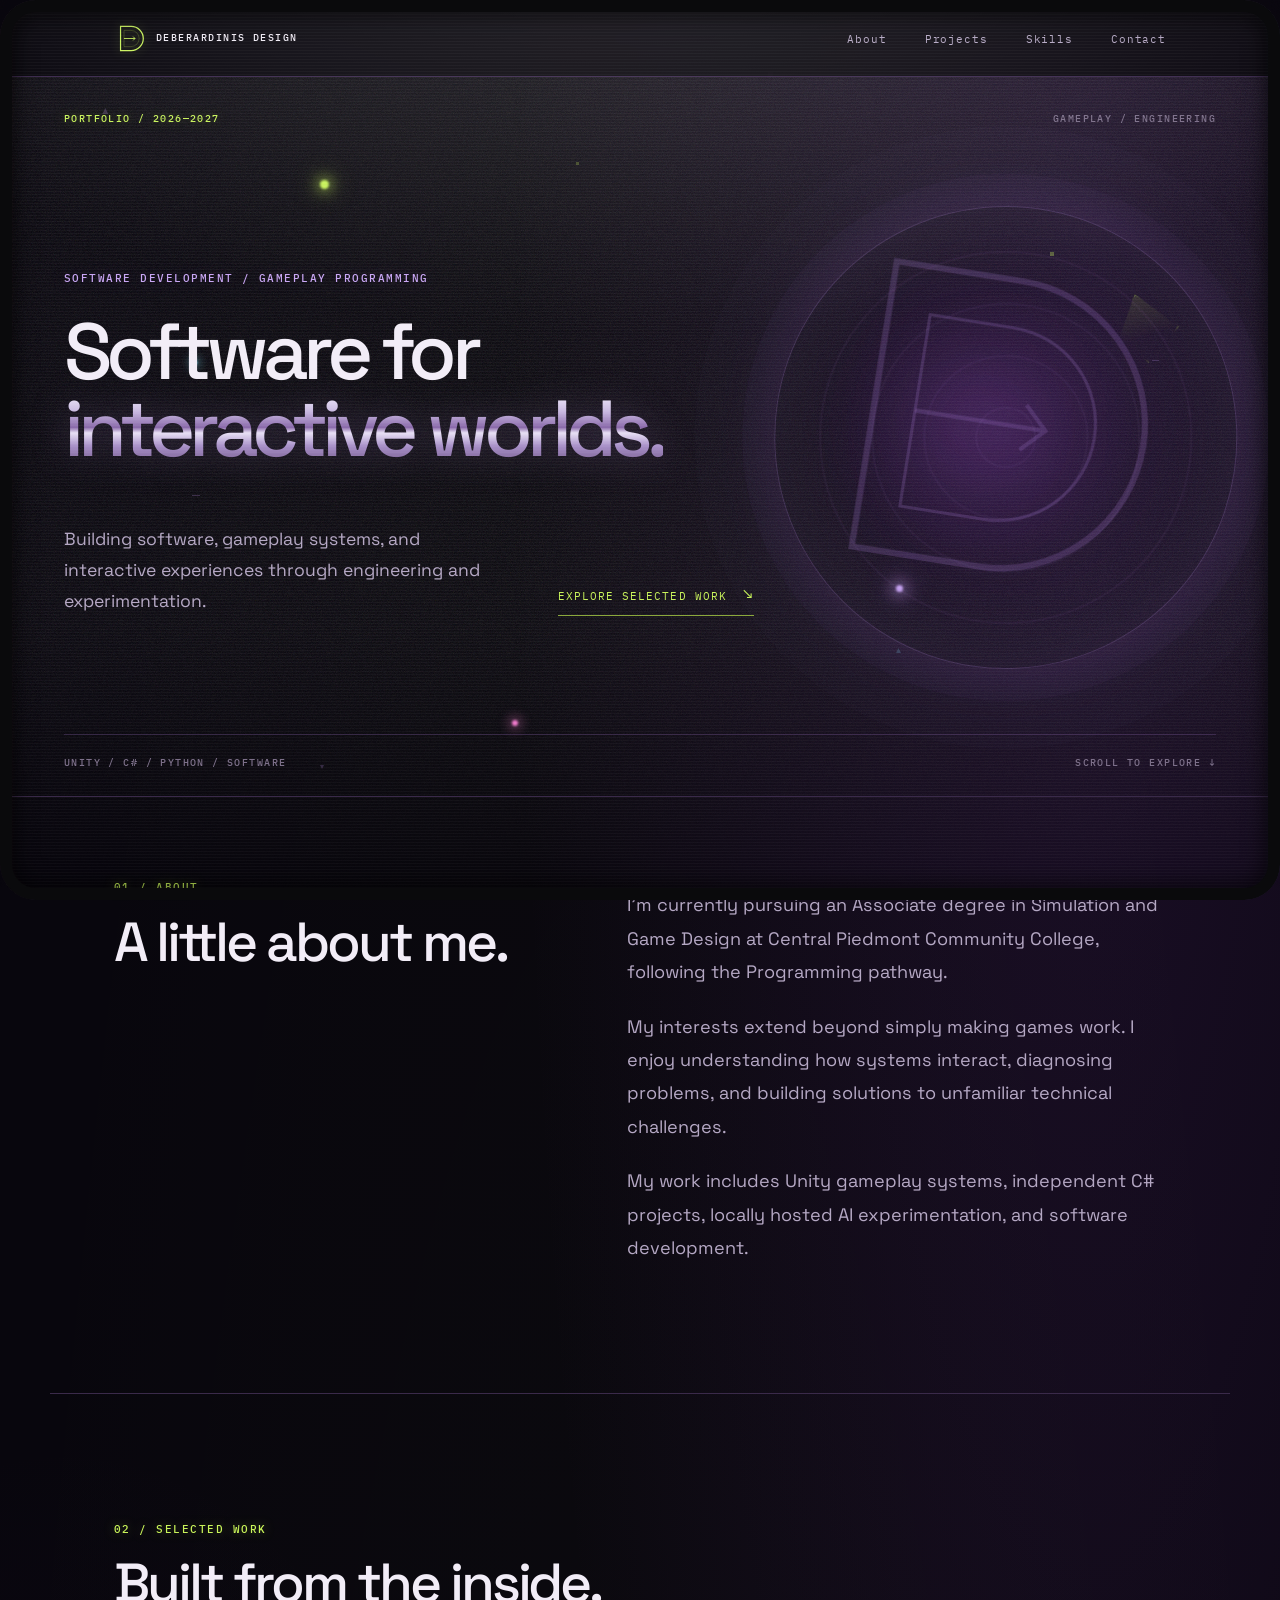
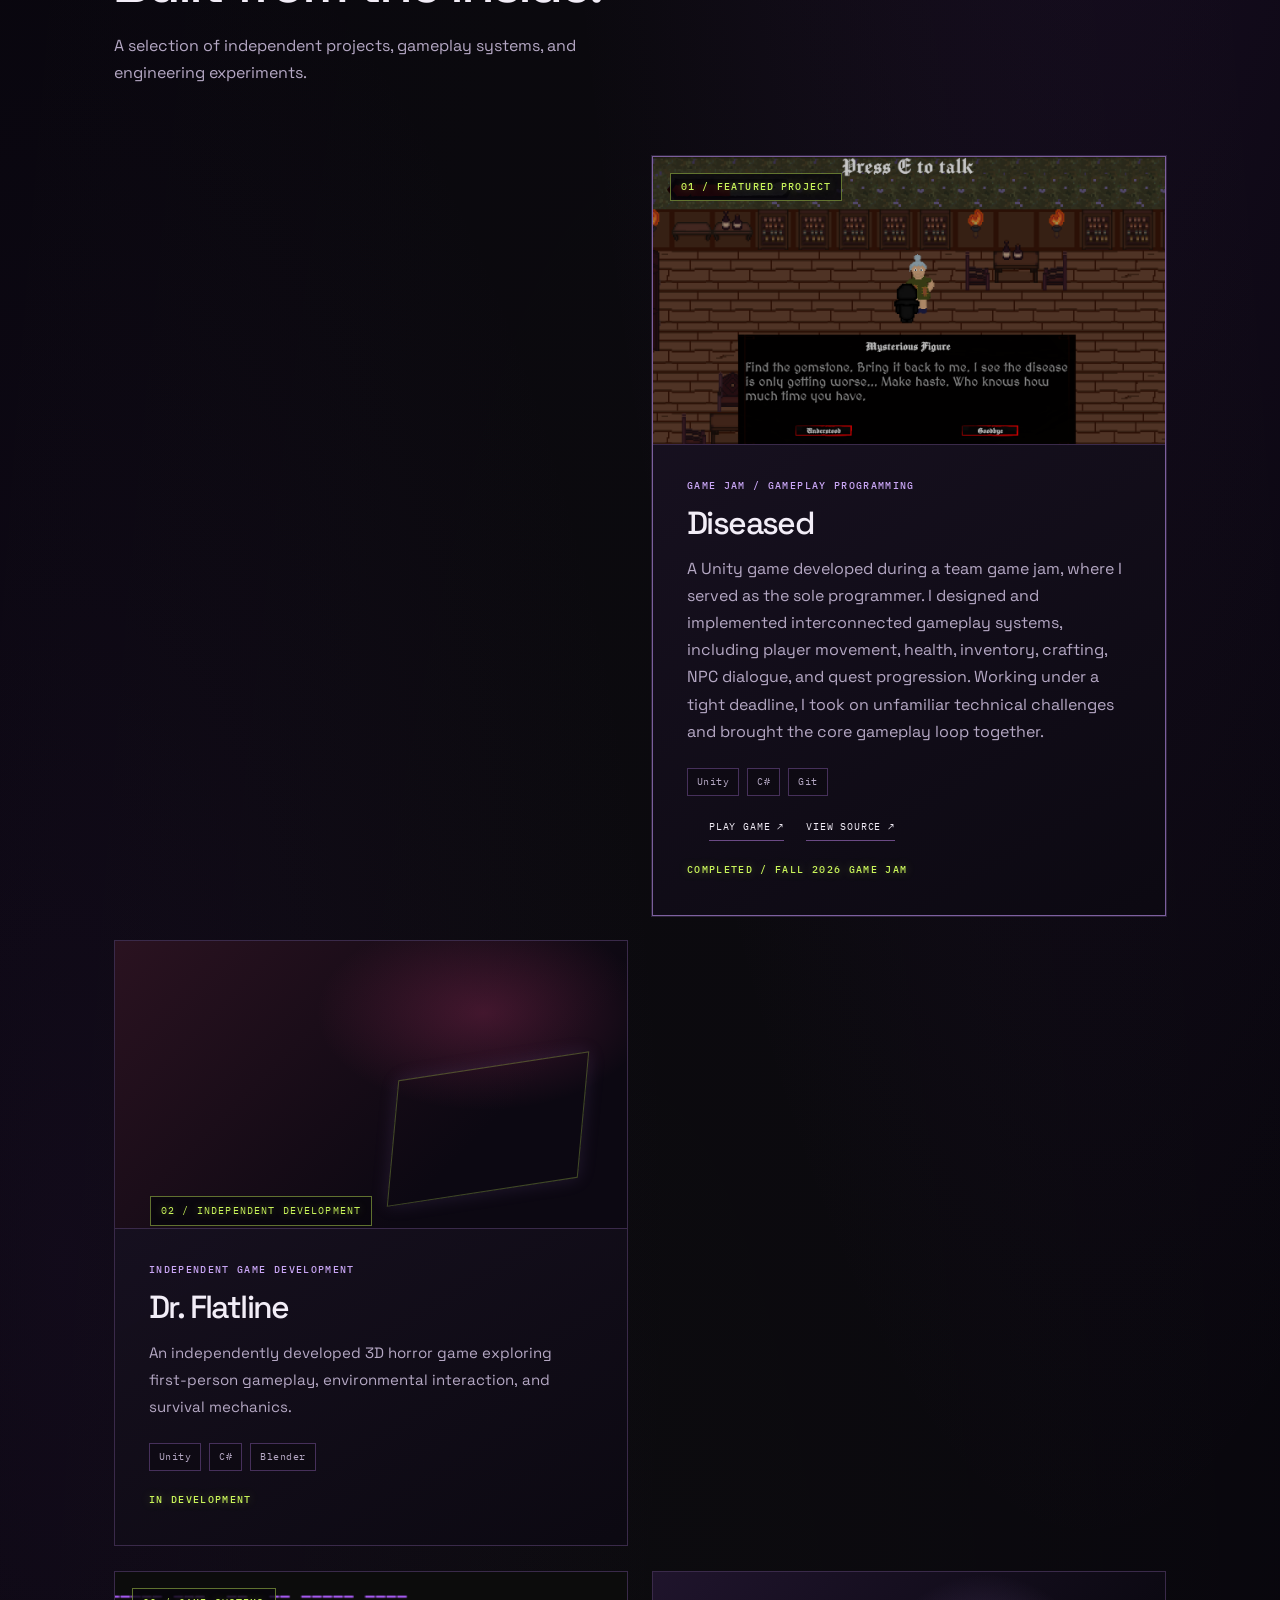
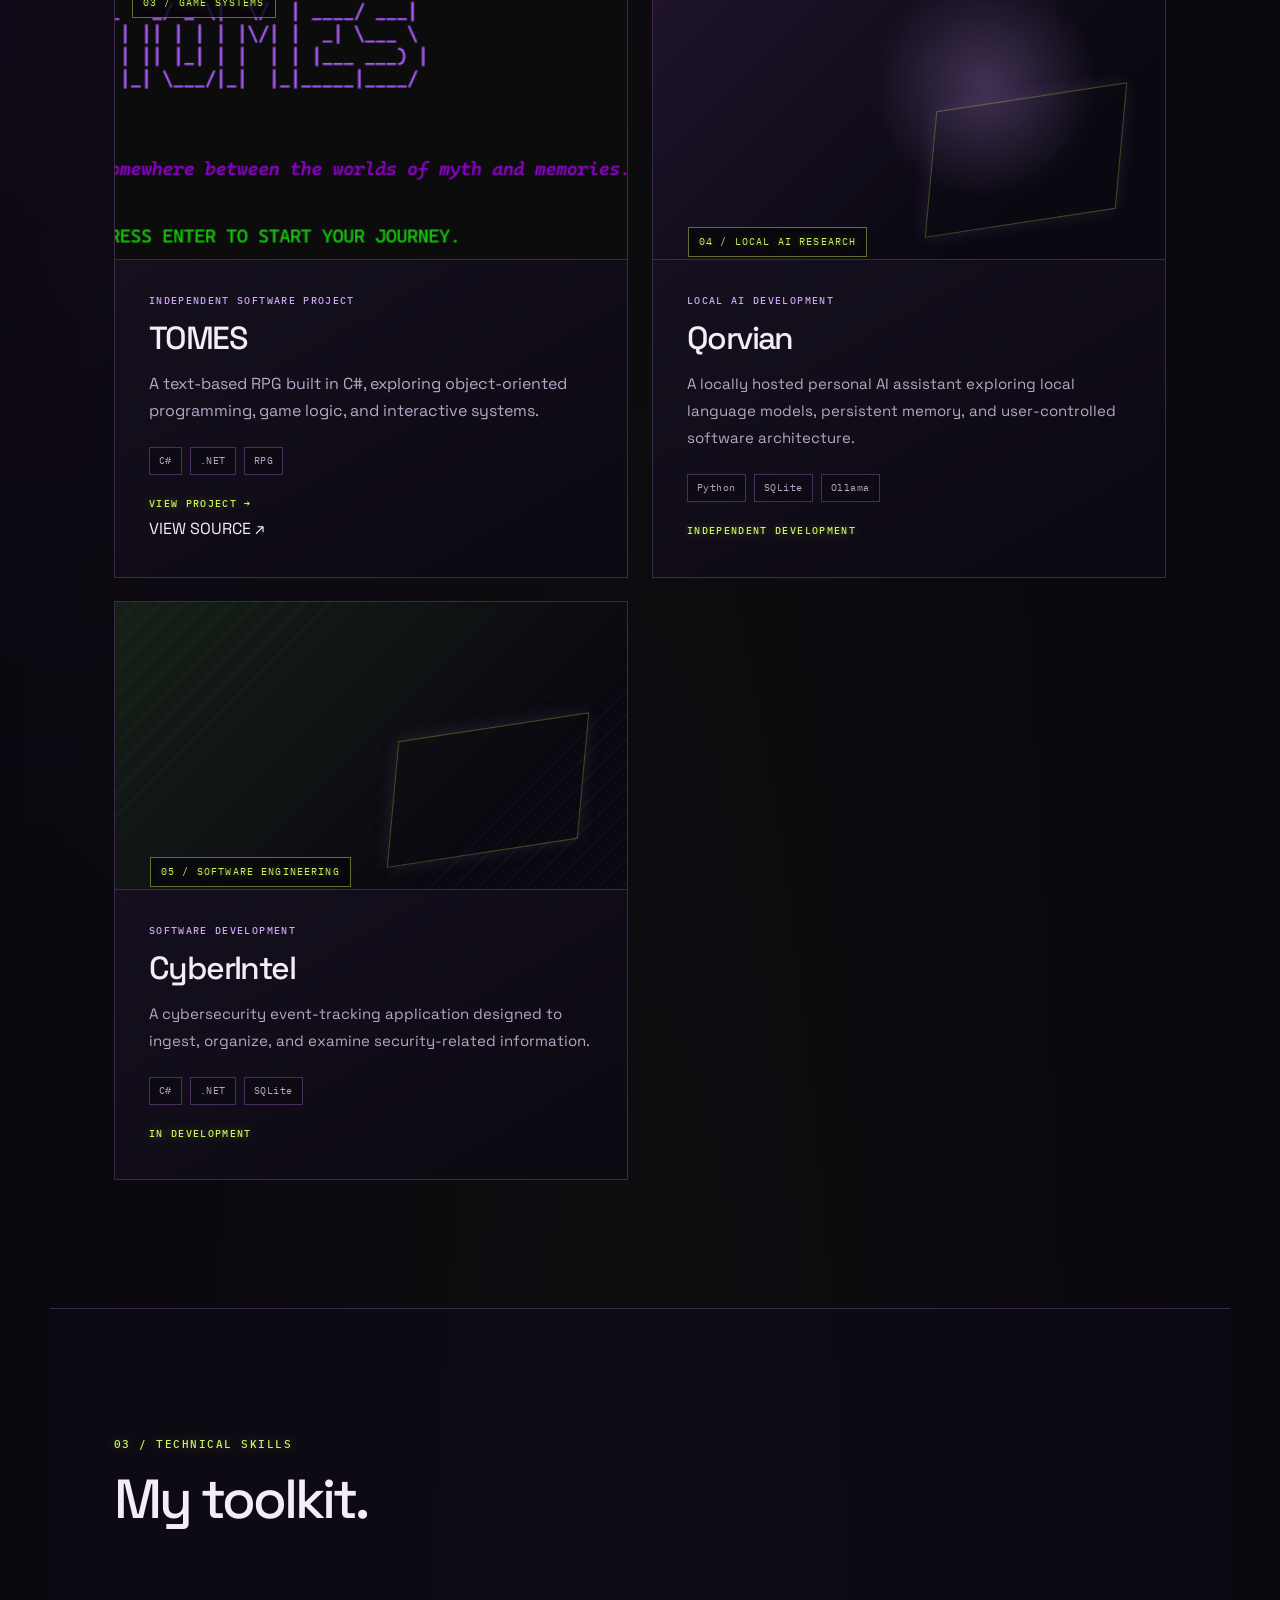
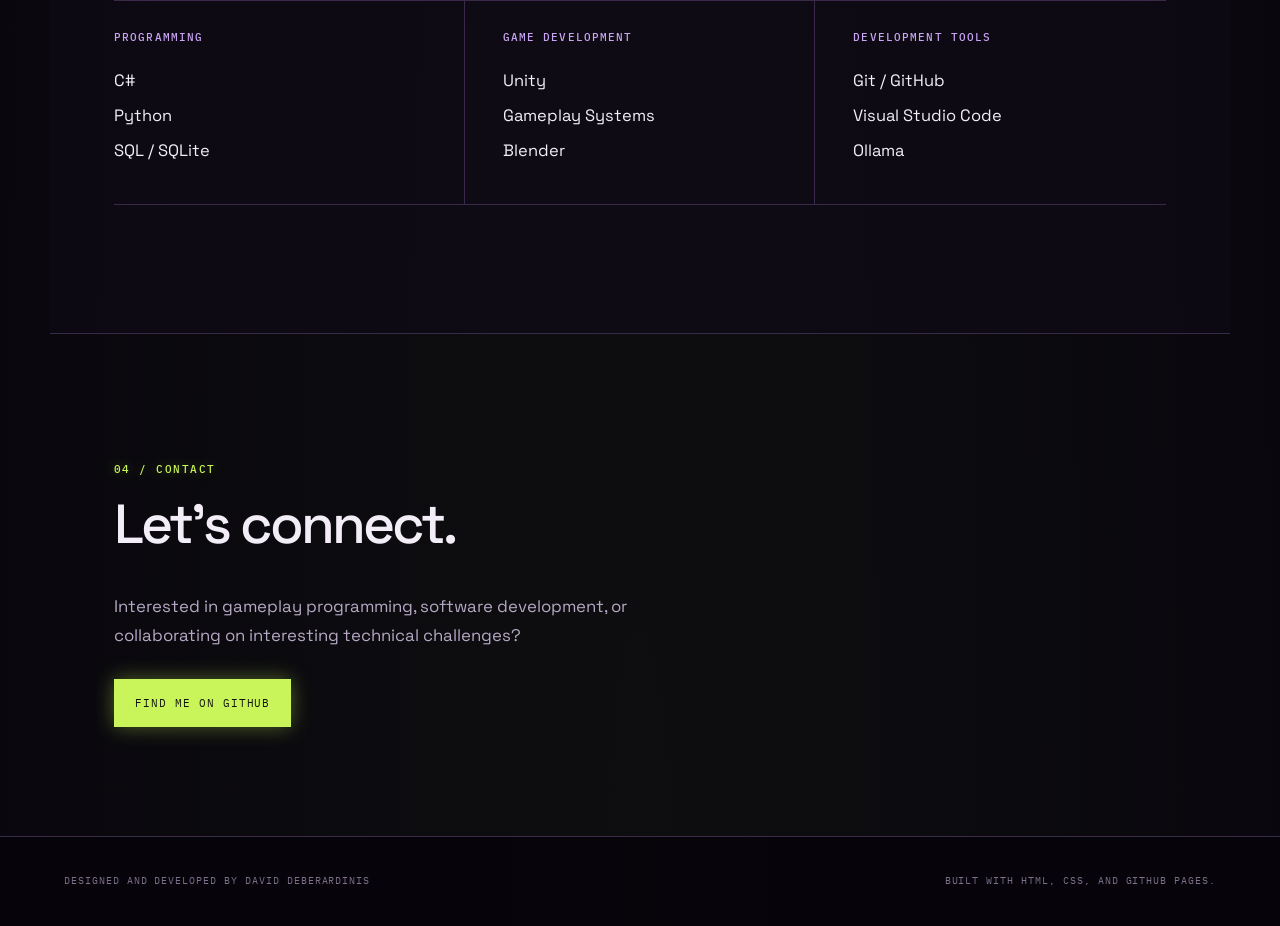
==== commit b55247e3: "Update look/feel" ====
--- a/index.html
+++ b/index.html
@@ -11,6 +11,26 @@
     <link rel="stylesheet" href="css/style.css">
 </head>
 <body>
+    <!-- Atmosphere layers -->
+<div class="crt-overlay" aria-hidden="true"></div>
+
+    <div class="particles" aria-hidden="true">
+        <!-- geometric particles -->
+        <div class="particle"></div>
+        <div class="particle"></div>
+        <div class="particle"></div>
+        <div class="particle"></div>
+        <div class="particle"></div>
+        <div class="particle"></div>
+        <div class="particle"></div>
+        <div class="particle"></div>
+
+        <!-- glowing orbs -->
+        <div class="orb orb-1"></div>
+        <div class="orb orb-2"></div>
+        <div class="orb orb-3"></div>
+        <div class="orb orb-4"></div>
+    </div>
 
     <!-- Navigation -->
     <header class="site-header">
--- a/css/style.css
+++ b/css/style.css
@@ -1,6 +1,6 @@
 /* =========================================================
-   DEBERARDINIS DESIGN — ACIDWAVE / TECHNICAL EDITORIAL
-   Replacement stylesheet for index.html, diseased.html, tomes.html
+   DEBERARDINIS DESIGN — DARK Y2K / PS2 SIGNAL v2
+   Gritty Neo-Futurism · Groovy Particles · CRT Atmosphere
    ========================================================= */
 
 @import url('https://fonts.googleapis.com/css2?family=IBM+Plex+Mono:wght@400;500;600&family=Space+Grotesk:wght@400;500;600;700&family=Syne:wght@500;600;700;800&display=swap');
@@ -8,24 +8,27 @@
 :root {
     color-scheme: dark;
 
-    --background: #0b0811;
-    --background-raised: #100b19;
-    --surface: #171020;
-    --surface-raised: #20152d;
-    --surface-hover: #281a38;
-
-    --border: #382747;
-    --border-bright: #62417a;
-
-    --text-primary: #f0ebf5;
-    --text-secondary: #b1a5bd;
-    --text-muted: #82758e;
-
-    --purple: #a982d5;
-    --purple-bright: #c19af0;
+    --background: #08060d;
+    --background-raised: #0e0a14;
+    --surface: #15101c;
+    --surface-raised: #1c1426;
+    --surface-hover: #261a33;
+
+    --border: #3a2a4a;
+    --border-bright: #6b4a85;
+    --border-acid: rgba(201, 244, 90, 0.45);
+
+    --text-primary: #f2edf7;
+    --text-secondary: #b5a8c4;
+    --text-muted: #7d708a;
+
+    --purple: #b48ae0;
+    --purple-bright: #c9a6f5;
     --acid: #c9f45a;
     --acid-dim: #8ba83c;
-    --pink: #ef78c8;
+    --acid-glow: rgba(201, 244, 90, 0.38);
+    --pink: #f07acc;
+    --cyan: #7ee8ff;
 
     --font-main: 'Space Grotesk', Arial, sans-serif;
     --font-mono: 'IBM Plex Mono', 'Courier New', monospace;
@@ -34,6 +37,16 @@
     --content-width: 1180px;
     --page-gutter: clamp(22px, 5vw, 72px);
     --section-space: clamp(76px, 10vw, 140px);
+
+    --chrome: linear-gradient(
+        180deg,
+        #f8f6ff 0%,
+        #c8b8e0 28%,
+        #8a6aaa 48%,
+        #e8e0f5 55%,
+        #a890c8 72%,
+        #6a5080 100%
+    );
 }
 
 * {
@@ -50,8 +63,9 @@
 body {
     min-width: 320px;
     background:
-        radial-gradient(ellipse at 82% 8%, rgba(111, 58, 145, .13), transparent 32rem),
-        radial-gradient(ellipse at 8% 44%, rgba(87, 44, 119, .09), transparent 34rem),
+        radial-gradient(ellipse at 85% 5%, rgba(130, 60, 180, 0.16), transparent 36rem),
+        radial-gradient(ellipse at 5% 50%, rgba(90, 40, 130, 0.11), transparent 38rem),
+        radial-gradient(ellipse at 50% 100%, rgba(201, 244, 90, 0.03), transparent 50rem),
         var(--background);
     color: var(--text-primary);
     font-family: var(--font-main);
@@ -59,20 +73,82 @@
     line-height: 1.7;
     -webkit-font-smoothing: antialiased;
     text-rendering: optimizeLegibility;
-}
-
+    position: relative;
+    overflow-x: hidden;
+}
+
+/* Grain + grid */
 body::before {
+    position: fixed;
+    inset: 0;
+    z-index: -2;
+    pointer-events: none;
+    content: "";
+    opacity: 0.22;
+    background-image:
+        url("data:image/svg+xml,%3Csvg viewBox='0 0 256 256' xmlns='http://www.w3.org/2000/svg'%3E%3Cfilter id='n'%3E%3CfeTurbulence type='fractalNoise' baseFrequency='0.85' numOctaves='4' stitchTiles='stitch'/%3E%3C/filter%3E%3Crect width='100%25' height='100%25' filter='url(%23n)' opacity='0.55'/%3E%3C/svg%3E"),
+        linear-gradient(rgba(190, 151, 225, 0.04) 1px, transparent 1px),
+        linear-gradient(90deg, rgba(190, 151, 225, 0.04) 1px, transparent 1px);
+    background-size: 180px 180px, 48px 48px, 48px 48px;
+    mask-image: linear-gradient(to bottom, black 0%, black 70%, transparent 100%);
+}
+
+/* Scanlines */
+body::after {
     position: fixed;
     inset: 0;
     z-index: -1;
     pointer-events: none;
     content: "";
-    opacity: .18;
-    background-image:
-        linear-gradient(rgba(190, 151, 225, .035) 1px, transparent 1px),
-        linear-gradient(90deg, rgba(190, 151, 225, .035) 1px, transparent 1px);
-    background-size: 48px 48px;
-    mask-image: linear-gradient(to bottom, black, transparent 78%);
+    background: repeating-linear-gradient(
+        0deg,
+        transparent,
+        transparent 2px,
+        rgba(0, 0, 0, 0.035) 2px,
+        rgba(0, 0, 0, 0.035) 4px
+    );
+    opacity: 0.4;
+    mix-blend-mode: multiply;
+}
+
+/* ========== CRT VIGNETTE + SLIGHT CURVE FEEL ========== */
+.crt-overlay {
+    position: fixed;
+    inset: 0;
+    z-index: 9998;
+    pointer-events: none;
+    
+    /* Rounds the viewport corners like a physical CRT bezel */
+    border-radius: 36px; 
+    
+    /* Simulates thick curved glass rim & chromatic RGB fringing */
+    box-shadow: 
+        inset 0 0 0 12px #0a0a0c, /* Physical outer monitor bezel */
+        inset 0 0 24px 12px rgba(0, 0, 0, 0.8), /* Deep glass edge bevel */
+        inset 3px 0 12px rgba(255, 0, 85, 0.25), /* Left/Top magenta phosphor bleed */
+        inset -3px 0 12px rgba(0, 240, 255, 0.25), /* Right/Bottom cyan phosphor bleed */
+        inset 0 2px 15px rgba(255, 255, 255, 0.35); /* Top glass rim catchlight */
+
+    /* Glossy convex screen glare without darkening the middle */
+    background: 
+        radial-gradient(
+            ellipse 120% 80% at 50% -10%,
+            rgba(255, 255, 255, 0.14) 0%,
+            rgba(255, 255, 255, 0.03) 45%,
+            transparent 60%
+        ),
+        repeating-linear-gradient(
+            0deg,
+            rgba(255, 255, 255, 0.03) 0px,
+            rgba(255, 255, 255, 0.03) 1px,
+            transparent 1px,
+            transparent 3px
+        );
+}
+
+/* Soft edge curvature illusion */
+body {
+    /* subtle perspective tilt on the whole page content */
 }
 
 img {
@@ -109,7 +185,7 @@
     background: var(--acid);
 }
 
-/* Small recurring technical language */
+/* Technical labels */
 .eyebrow,
 .hero-topline,
 .hero-footer,
@@ -126,11 +202,106 @@
 .meta-label,
 .section-number {
     font-family: var(--font-mono);
-    font-size: .68rem;
+    font-size: 0.66rem;
     font-weight: 500;
-    letter-spacing: .12em;
+    letter-spacing: 0.14em;
     line-height: 1.5;
     text-transform: uppercase;
+}
+
+/* ========== FLOATING GEOMETRIC PARTICLES + GLOWING ORBS ========== */
+.particles {
+    position: fixed;
+    inset: 0;
+    z-index: -1;
+    pointer-events: none;
+    overflow: hidden;
+}
+
+/* Small geometric fragments */
+.particle {
+    position: absolute;
+    background: var(--purple);
+    opacity: 0.25;
+    animation: float-particle 18s linear infinite;
+}
+
+.particle:nth-child(1) { width: 6px; height: 6px; top: 12%; left: 8%;  animation-duration: 22s; animation-delay: 0s;   clip-path: polygon(50% 0%, 0% 100%, 100% 100%); }
+.particle:nth-child(2) { width: 4px; height: 4px; top: 28%; left: 82%; animation-duration: 19s; animation-delay: -4s;  background: var(--acid); opacity: 0.35; }
+.particle:nth-child(3) { width: 8px; height: 1px; top: 55%; left: 15%; animation-duration: 25s; animation-delay: -8s;  }
+.particle:nth-child(4) { width: 5px; height: 5px; top: 72%; left: 70%; animation-duration: 17s; animation-delay: -2s;  clip-path: polygon(50% 0%, 0% 100%, 100% 100%); background: var(--cyan); opacity: 0.2; }
+.particle:nth-child(5) { width: 3px; height: 3px; top: 18%; left: 45%; animation-duration: 21s; animation-delay: -6s;  background: var(--acid); }
+.particle:nth-child(6) { width: 7px; height: 1px; top: 40%; left: 90%; animation-duration: 23s; animation-delay: -10s; }
+.particle:nth-child(7) { width: 4px; height: 4px; top: 85%; left: 25%; animation-duration: 20s; animation-delay: -3s;  clip-path: polygon(0 0, 100% 0, 50% 100%); }
+.particle:nth-child(8) { width: 5px; height: 5px; top: 8%;  left: 60%; animation-duration: 26s; animation-delay: -7s;  background: var(--pink); opacity: 0.22; }
+
+/* Glowing orbs that drift + leave soft trail */
+.orb {
+    position: absolute;
+    border-radius: 50%;
+    filter: blur(1px);
+    animation: orb-drift 28s ease-in-out infinite;
+    pointer-events: none;
+}
+
+.orb-1 {
+    width: 9px;
+    height: 9px;
+    background: var(--acid);
+    box-shadow: 0 0 12px 4px var(--acid-glow), 0 0 24px 8px rgba(201, 244, 90, 0.15);
+    top: 20%;
+    left: 25%;
+    animation-duration: 26s;
+}
+
+.orb-2 {
+    width: 7px;
+    height: 7px;
+    background: var(--purple-bright);
+    box-shadow: 0 0 14px 5px rgba(201, 166, 245, 0.4), 0 0 28px 10px rgba(180, 120, 230, 0.15);
+    top: 65%;
+    left: 70%;
+    animation-duration: 32s;
+    animation-delay: -8s;
+}
+
+.orb-3 {
+    width: 5px;
+    height: 5px;
+    background: var(--cyan);
+    box-shadow: 0 0 10px 3px rgba(126, 232, 255, 0.45);
+    top: 40%;
+    left: 15%;
+    animation-duration: 24s;
+    animation-delay: -4s;
+}
+
+.orb-4 {
+    width: 6px;
+    height: 6px;
+    background: var(--pink);
+    box-shadow: 0 0 11px 4px rgba(240, 122, 204, 0.35);
+    top: 80%;
+    left: 40%;
+    animation-duration: 30s;
+    animation-delay: -12s;
+}
+
+@keyframes float-particle {
+    0%   { transform: translate(0, 0) rotate(0deg); opacity: 0.15; }
+    25%  { transform: translate(40px, -60px) rotate(90deg); opacity: 0.35; }
+    50%  { transform: translate(-20px, -120px) rotate(180deg); opacity: 0.2; }
+    75%  { transform: translate(60px, -80px) rotate(270deg); opacity: 0.3; }
+    100% { transform: translate(0, -160px) rotate(360deg); opacity: 0.1; }
+}
+
+@keyframes orb-drift {
+    0%   { transform: translate(0, 0) scale(1); }
+    20%  { transform: translate(80px, -40px) scale(1.1); }
+    40%  { transform: translate(140px, 30px) scale(0.9); }
+    60%  { transform: translate(60px, 90px) scale(1.15); }
+    80%  { transform: translate(-50px, 40px) scale(0.95); }
+    100% { transform: translate(0, 0) scale(1); }
 }
 
 /* NAVIGATION */
@@ -138,10 +309,10 @@
     position: sticky;
     top: 0;
     z-index: 100;
-    border-bottom: 1px solid rgba(91, 67, 111, .55);
-    background: rgba(11, 8, 17, .88);
-    backdrop-filter: blur(18px);
-    -webkit-backdrop-filter: blur(18px);
+    border-bottom: 1px solid rgba(100, 70, 130, 0.55);
+    background: rgba(8, 6, 13, 0.9);
+    backdrop-filter: blur(20px) saturate(1.2);
+    -webkit-backdrop-filter: blur(20px) saturate(1.2);
 }
 
 .navbar {
@@ -167,19 +338,21 @@
     width: 31px;
     height: 31px;
     color: var(--acid);
-    transition: transform .35s ease, color .25s ease;
+    transition: transform 0.4s cubic-bezier(0.2, 0.8, 0.2, 1), color 0.25s ease, filter 0.25s ease;
+    filter: drop-shadow(0 0 6px var(--acid-glow));
 }
 
 .logo:hover .brand-mark {
     color: var(--purple-bright);
-    transform: rotate(-8deg);
+    transform: rotate(-12deg) scale(1.05);
+    filter: drop-shadow(0 0 10px rgba(201, 166, 245, 0.5));
 }
 
 .brand-name {
     font-family: var(--font-mono);
-    font-size: .67rem;
+    font-size: 0.65rem;
     font-weight: 500;
-    letter-spacing: .12em;
+    letter-spacing: 0.14em;
 }
 
 .nav-links {
@@ -193,9 +366,9 @@
     position: relative;
     color: var(--text-secondary);
     font-family: var(--font-mono);
-    font-size: .7rem;
-    letter-spacing: .06em;
-    transition: color .2s ease;
+    font-size: 0.68rem;
+    letter-spacing: 0.08em;
+    transition: color 0.2s ease;
 }
 
 .nav-links a::after {
@@ -208,7 +381,8 @@
     background: var(--acid);
     transform: scaleX(0);
     transform-origin: left;
-    transition: transform .25s ease;
+    transition: transform 0.3s cubic-bezier(0.2, 0.8, 0.2, 1);
+    box-shadow: 0 0 8px var(--acid-glow);
 }
 
 .nav-links a:hover {
@@ -224,7 +398,7 @@
     position: relative;
     isolation: isolate;
     width: min(100%, 1440px);
-    min-height: min(760px, calc(100svh - 76px));
+    min-height: min(720px, calc(100svh - 76px));
     margin: 0 auto;
     padding: 34px var(--page-gutter) 26px;
     display: flex;
@@ -236,19 +410,34 @@
 
 .hero::after {
     position: absolute;
-    top: 20%;
-    right: 9%;
+    top: 18%;
+    right: 7%;
     z-index: -1;
-    width: clamp(220px, 34vw, 490px);
+    width: clamp(240px, 36vw, 520px);
     aspect-ratio: 1;
     content: "";
-    border: 1px solid rgba(169, 130, 213, .23);
+    border: 1px solid rgba(169, 130, 213, 0.28);
     border-radius: 50%;
+    background:
+        repeating-radial-gradient(
+            circle,
+            transparent 0 28px,
+            rgba(169, 130, 213, 0.055) 29px 30px,
+            transparent 31px 52px
+        ),
+        radial-gradient(circle, rgba(130, 60, 180, 0.12), transparent 68%);
     box-shadow:
-        0 0 0 28px rgba(169, 130, 213, .025),
-        0 0 0 74px rgba(169, 130, 213, .018),
-        inset 0 0 90px rgba(169, 130, 213, .07);
-    transform: translate(12%, 2%);
+        0 0 0 32px rgba(169, 130, 213, 0.03),
+        0 0 0 80px rgba(169, 130, 213, 0.02),
+        0 0 60px rgba(140, 70, 190, 0.18),
+        inset 0 0 100px rgba(169, 130, 213, 0.09);
+    transform: translate(10%, 0%) rotate(-14deg);
+    animation: signal-pulse 7s ease-in-out infinite alternate; /* faster */
+}
+
+@keyframes signal-pulse {
+    0%   { opacity: 0.8;  transform: translate(10%, 0%) rotate(-14deg) scale(1); }
+    100% { opacity: 1;    transform: translate(6%, 3%) rotate(-9deg) scale(1.04); }
 }
 
 .hero-topline,
@@ -259,39 +448,47 @@
     gap: 18px;
     color: var(--text-muted);
     font-family: var(--font-mono);
-    font-size: .65rem;
-    letter-spacing: .12em;
+    font-size: 0.63rem;
+    letter-spacing: 0.14em;
     text-transform: uppercase;
 }
 
 .hero-topline span:first-child {
     color: var(--acid);
+    text-shadow: 0 0 12px var(--acid-glow);
 }
 
 .hero-content {
     position: relative;
     z-index: 1;
-    width: min(100%, 820px);
-    padding: clamp(76px, 11vw, 145px) 0 clamp(64px, 9vw, 112px);
+    width: min(100%, 960px);
+    padding: clamp(66px, 9vw, 116px) 0 clamp(54px, 7vw, 88px);
 }
 
 .hero .eyebrow {
     margin-bottom: 26px;
     color: var(--purple-bright);
+    text-shadow: 0 0 18px rgba(201, 166, 245, 0.3);
 }
 
 .hero h1 {
-    max-width: 780px;
+    max-width: 980px;
     font-family: var(--font-main);
-    font-size: clamp(3.1rem, 7.2vw, 6.6rem);
+    font-size: clamp(3.1rem, 6.2vw, 6rem);
     font-weight: 500;
-    letter-spacing: -.075em;
-    line-height: .98;
+    letter-spacing: -0.075em;
+    line-height: 0.98;
     text-transform: none;
 }
 
 .hero h1 span {
-    color: var(--purple-bright);
+    display: inline-block;
+    white-space: nowrap;
+    background: var(--chrome);
+    -webkit-background-clip: text;
+    background-clip: text;
+    color: transparent;
+    filter: drop-shadow(0 0 18px rgba(180, 140, 220, 0.25));
 }
 
 .hero-bottom {
@@ -306,7 +503,7 @@
 .hero-description {
     max-width: 430px;
     color: var(--text-secondary);
-    font-size: clamp(.98rem, 1.4vw, 1.1rem);
+    font-size: clamp(0.98rem, 1.4vw, 1.1rem);
     line-height: 1.75;
 }
 
@@ -316,9 +513,9 @@
     border-bottom: 1px solid var(--acid-dim);
     color: var(--acid);
     font-family: var(--font-mono);
-    font-size: .68rem;
-    letter-spacing: .08em;
-    transition: color .2s ease, border-color .2s ease;
+    font-size: 0.66rem;
+    letter-spacing: 0.1em;
+    transition: color 0.2s ease, border-color 0.2s ease, text-shadow 0.2s ease;
 }
 
 .hero-link span {
@@ -329,17 +526,19 @@
 .hero-link:hover {
     border-color: var(--purple-bright);
     color: var(--purple-bright);
+    text-shadow: 0 0 14px rgba(201, 166, 245, 0.45);
 }
 
 .hero-watermark {
     position: absolute;
-    top: 23%;
-    right: 11%;
+    top: 22%;
+    right: 9%;
     z-index: -1;
     width: clamp(180px, 29vw, 390px);
-    color: rgba(169, 130, 213, .18);
+    color: rgba(169, 130, 213, 0.22);
     pointer-events: none;
-    transform: rotate(8deg);
+    transform: rotate(9deg);
+    filter: drop-shadow(0 0 22px rgba(140, 70, 190, 0.2));
 }
 
 .hero-watermark svg {
@@ -347,9 +546,38 @@
     height: auto;
 }
 
+.hero-watermark::before {
+    position: absolute;
+    inset: 10%;
+    z-index: -1;
+    content: "";
+    border-radius: 50%;
+    background: radial-gradient(
+        circle,
+        rgba(160, 80, 210, 0.25),
+        rgba(100, 40, 150, 0.1) 40%,
+        transparent 70%
+    );
+    filter: blur(28px);
+}
+
+.hero-watermark::after {
+    position: absolute;
+    top: 12%;
+    right: 5%;
+    width: 52px;
+    height: 52px;
+    content: "";
+    border: 1px solid rgba(201, 244, 90, 0.4);
+    background: linear-gradient(135deg, rgba(201, 244, 90, 0.12), transparent 60%);
+    clip-path: polygon(0 0, 100% 15%, 82% 100%, 12% 80%);
+    transform: rotate(19deg) translate(8px, -5px);
+    box-shadow: 0 0 20px rgba(169, 130, 213, 0.25), 0 0 8px var(--acid-glow);
+}
+
 .hero-footer {
     padding-top: 20px;
-    border-top: 1px solid rgba(91, 67, 111, .45);
+    border-top: 1px solid rgba(100, 70, 130, 0.4);
 }
 
 /* GENERAL SECTIONS */
@@ -367,6 +595,7 @@
 .section-heading .eyebrow {
     margin-bottom: 17px;
     color: var(--acid);
+    text-shadow: 0 0 12px var(--acid-glow);
 }
 
 .section-heading h2 {
@@ -374,7 +603,7 @@
     font-family: var(--font-main);
     font-size: clamp(2rem, 4.3vw, 3.5rem);
     font-weight: 500;
-    letter-spacing: -.055em;
+    letter-spacing: -0.055em;
     line-height: 1.08;
 }
 
@@ -387,9 +616,10 @@
 /* ABOUT */
 .about {
     display: grid;
-    grid-template-columns: minmax(220px, .85fr) minmax(0, 1.15fr);
+    grid-template-columns: minmax(220px, 0.85fr) minmax(0, 1.15fr);
     gap: clamp(45px, 9vw, 130px);
     border-bottom: 1px solid var(--border);
+    padding-top: clamp(54px, 6.5vw, 88px);
 }
 
 .about .section-heading {
@@ -411,7 +641,7 @@
     margin-bottom: 0;
 }
 
-/* PROJECT GRID */
+/* ========== PROJECT CARDS – DISTORT / SKEW ON HOVER ========== */
 .projects {
     max-width: 1440px;
 }
@@ -421,6 +651,7 @@
     grid-template-columns: repeat(2, minmax(0, 1fr));
     gap: 24px;
     align-items: stretch;
+    perspective: 1400px; /* deeper space for the distortion */
 }
 
 .project-card-link {
@@ -436,18 +667,53 @@
     min-width: 0;
     overflow: hidden;
     border: 1px solid var(--border);
-    background: linear-gradient(145deg, rgba(32, 21, 45, .94), rgba(17, 12, 24, .98));
-    transition: border-color .25s ease, transform .25s ease, background .25s ease;
+    background: linear-gradient(150deg, rgba(28, 20, 38, 0.95), rgba(12, 9, 18, 0.98));
+    transition:
+        border-color 0.4s ease,
+        transform 0.5s cubic-bezier(0.22, 1, 0.36, 1),
+        box-shadow 0.4s ease,
+        filter 0.4s ease;
+    transform-style: preserve-3d;
+    will-change: transform, filter;
 }
 
 .project-card:hover {
     border-color: var(--border-bright);
-    background: linear-gradient(145deg, rgba(40, 26, 56, .98), rgba(17, 12, 24, .98));
-    transform: translateY(-4px);
+    
+    /* Much more aggressive multi-axis distortion */
+    transform: 
+        translateY(-10px) 
+        rotateX(6deg) 
+        rotateY(-7deg) 
+        skewX(-4deg) 
+        skewY(1.5deg) 
+        scale(1.03) 
+        scaleY(1.02);
+    
+    box-shadow:
+        0 22px 50px rgba(0, 0, 0, 0.55),
+        0 0 0 1px rgba(169, 130, 213, 0.25),
+        0 0 40px rgba(140, 80, 200, 0.18),
+        inset 0 0 30px rgba(201, 166, 245, 0.04);
+    
+    /* Subtle signal corruption */
+    filter: contrast(1.08) saturate(1.12);
 }
 
 .project-card.featured {
-    border-color: rgba(169, 130, 213, .65);
+    border-color: rgba(169, 130, 213, 0.7);
+    box-shadow: 0 0 0 1px rgba(169, 130, 213, 0.2);
+}
+
+.project-card.featured:hover {
+    transform: 
+        translateY(-10px) 
+        rotateX(5deg) 
+        rotateY(6deg) 
+        skewX(3.5deg) 
+        skewY(-1.2deg) 
+        scale(1.03) 
+        scaleY(1.015);
 }
 
 .project-image {
@@ -457,8 +723,8 @@
     overflow: hidden;
     border-bottom: 1px solid var(--border);
     background:
-        radial-gradient(ellipse at 70% 25%, rgba(169, 130, 213, .3), transparent 40%),
-        linear-gradient(135deg, #21152e, #0d0914 72%);
+        radial-gradient(ellipse at 70% 25%, rgba(169, 130, 213, 0.32), transparent 42%),
+        linear-gradient(135deg, #1f152c, #0a0810 75%);
 }
 
 .project-image img {
@@ -466,25 +732,43 @@
     height: 100%;
     min-height: 220px;
     object-fit: cover;
-    transition: transform .55s cubic-bezier(.2, .7, .2, 1), filter .35s ease;
+    transition: transform 0.6s cubic-bezier(0.2, 0.7, 0.2, 1), filter 0.4s ease;
 }
 
 .project-card:hover .project-image img {
-    filter: saturate(1.08);
-    transform: scale(1.035);
+    filter: saturate(1.2) contrast(1.08) brightness(1.03);
+    transform: scale(1.07) translateX(4px);
+}
+
+.project-card::after {
+    content: "";
+    position: absolute;
+    inset: 0;
+    pointer-events: none;
+    border: 1px solid transparent;
+    transition: border-color 0.4s ease, opacity 0.4s ease;
+    opacity: 0;
+    z-index: 2;
+}
+
+.project-card:hover::after {
+    border-color: rgba(201, 244, 90, 0.15);
+    opacity: 1;
+    box-shadow: inset 0 0 20px rgba(201, 244, 90, 0.05);
 }
 
 .project-image > span {
     position: absolute;
     top: 16px;
     left: 17px;
-    padding: 6px 9px;
-    border: 1px solid rgba(201, 244, 90, .45);
-    background: rgba(11, 8, 17, .78);
+    padding: 6px 10px;
+    border: 1px solid var(--border-acid);
+    background: rgba(8, 6, 13, 0.82);
     color: var(--acid);
     font-family: var(--font-mono);
-    font-size: .61rem;
-    letter-spacing: .1em;
+    font-size: 0.6rem;
+    letter-spacing: 0.12em;
+    text-shadow: 0 0 8px var(--acid-glow);
 }
 
 .project-info {
@@ -494,7 +778,7 @@
 .project-type {
     margin-bottom: 13px;
     color: var(--purple-bright);
-    font-size: .62rem;
+    font-size: 0.6rem;
 }
 
 .project-info h3 {
@@ -503,13 +787,13 @@
     font-family: var(--font-main);
     font-size: clamp(1.6rem, 2.5vw, 2.15rem);
     font-weight: 500;
-    letter-spacing: -.05em;
+    letter-spacing: -0.05em;
     line-height: 1.1;
 }
 
 .project-info > p:not(.project-type):not(.project-status) {
     max-width: 590px;
-    font-size: .94rem;
+    font-size: 0.94rem;
     line-height: 1.8;
 }
 
@@ -522,18 +806,20 @@
 
 .tech-stack span {
     padding: 5px 9px;
-    border: 1px solid rgba(91, 67, 111, .7);
+    border: 1px solid rgba(100, 70, 130, 0.65);
     color: var(--text-secondary);
     font-family: var(--font-mono);
-    font-size: .62rem;
-    letter-spacing: .04em;
+    font-size: 0.6rem;
+    letter-spacing: 0.05em;
+    background: rgba(0, 0, 0, 0.2);
 }
 
 .project-status {
     display: inline-block;
     margin-top: 22px;
     color: var(--acid);
-    font-size: .62rem;
+    font-size: 0.6rem;
+    text-shadow: 0 0 10px var(--acid-glow);
 }
 
 .project-links {
@@ -549,17 +835,19 @@
     border-bottom: 1px solid var(--border-bright);
     color: var(--text-primary);
     font-family: var(--font-mono);
-    font-size: .67rem;
-    letter-spacing: .06em;
+    font-size: 0.65rem;
+    letter-spacing: 0.08em;
     text-transform: uppercase;
-    transition: color .2s ease, border-color .2s ease;
+    transition: color 0.2s ease, border-color 0.2s ease, text-shadow 0.2s ease;
 }
 
 .project-links a:hover {
     border-color: var(--acid);
     color: var(--acid);
-}
-
+    text-shadow: 0 0 12px var(--acid-glow);
+}
+
+/* Placeholders */
 .placeholder-horror,
 .placeholder-qorvian,
 .placeholder-cyberintel {
@@ -570,33 +858,34 @@
 
 .placeholder-horror {
     background:
-        radial-gradient(ellipse at 72% 25%, rgba(190, 65, 115, .22), transparent 30%),
-        linear-gradient(135deg, #291321, #100a17 68%);
+        radial-gradient(ellipse at 72% 25%, rgba(210, 60, 120, 0.25), transparent 32%),
+        linear-gradient(135deg, #2a1220, #0c0812 70%);
 }
 
 .placeholder-qorvian {
     background:
-        radial-gradient(circle at 65% 40%, rgba(169, 130, 213, .28), transparent 28%),
-        linear-gradient(135deg, #21152f, #0d0914 72%);
+        radial-gradient(circle at 65% 40%, rgba(169, 130, 213, 0.32), transparent 30%),
+        linear-gradient(135deg, #1f142c, #0a0810 74%);
 }
 
 .placeholder-cyberintel {
     background:
-        repeating-linear-gradient(135deg, transparent 0 18px, rgba(201, 244, 90, .035) 18px 19px),
-        linear-gradient(135deg, #182018, #0d0914 72%);
+        repeating-linear-gradient(135deg, transparent 0 16px, rgba(201, 244, 90, 0.04) 16px 17px),
+        linear-gradient(135deg, #162018, #0a0810 74%);
 }
 
 .placeholder-horror::after,
 .placeholder-qorvian::after,
 .placeholder-cyberintel::after {
     position: absolute;
-    right: 10%;
-    bottom: 13%;
-    width: 38%;
-    height: 45%;
+    right: 9%;
+    bottom: 12%;
+    width: 36%;
+    height: 44%;
     content: "";
-    border: 1px solid rgba(201, 244, 90, .22);
-    transform: skew(-12deg) rotate(-8deg);
+    border: 1px solid rgba(201, 244, 90, 0.28);
+    transform: skew(-14deg) rotate(-9deg);
+    box-shadow: 0 0 18px rgba(169, 130, 213, 0.15);
 }
 
 .placeholder-horror > span,
@@ -610,7 +899,7 @@
 .skills {
     border-top: 1px solid var(--border);
     border-bottom: 1px solid var(--border);
-    background: rgba(20, 14, 29, .5);
+    background: rgba(18, 12, 26, 0.55);
 }
 
 .skills-grid {
@@ -625,22 +914,16 @@
     border-right: 1px solid var(--border);
 }
 
-.skill-group:first-child {
-    padding-left: 0;
-}
-
-.skill-group:last-child {
-    padding-right: 0;
-    border-right: 0;
-}
+.skill-group:first-child { padding-left: 0; }
+.skill-group:last-child  { padding-right: 0; border-right: 0; }
 
 .skill-group h3 {
     margin-bottom: 20px;
     color: var(--purple-bright);
     font-family: var(--font-mono);
-    font-size: .72rem;
+    font-size: 0.7rem;
     font-weight: 500;
-    letter-spacing: .08em;
+    letter-spacing: 0.1em;
     text-transform: uppercase;
 }
 
@@ -650,9 +933,9 @@
     font-size: 1.03rem;
 }
 
-/* CONTACT */
+/* CONTACT + BUTTON */
 .contact {
-    padding-bottom: calc(var(--section-space) * .85);
+    padding-bottom: calc(var(--section-space) * 0.85);
 }
 
 .contact > p {
@@ -667,24 +950,26 @@
     align-items: center;
     justify-content: center;
     min-height: 48px;
-    padding: 12px 19px;
+    padding: 12px 20px;
     border: 1px solid var(--acid);
     font-family: var(--font-mono);
-    font-size: .69rem;
-    letter-spacing: .07em;
+    font-size: 0.67rem;
+    letter-spacing: 0.09em;
     text-transform: uppercase;
-    transition: color .2s ease, background .2s ease, transform .2s ease;
+    transition: color 0.2s ease, background 0.2s ease, transform 0.2s ease, box-shadow 0.2s ease;
 }
 
 .button-primary {
     background: var(--acid);
-    color: #171b0b;
+    color: #12150a;
+    box-shadow: 0 0 20px var(--acid-glow);
 }
 
 .button-primary:hover {
     background: transparent;
     color: var(--acid);
     transform: translateY(-2px);
+    box-shadow: 0 0 28px var(--acid-glow);
 }
 
 /* FOOTER */
@@ -697,18 +982,18 @@
     justify-content: space-between;
     gap: 18px;
     border-top: 1px solid var(--border);
-    background: rgba(10, 7, 15, .8);
+    background: rgba(6, 4, 10, 0.85);
 }
 
 .site-footer p {
     color: var(--text-muted);
     font-family: var(--font-mono);
-    font-size: .62rem;
-    letter-spacing: .08em;
+    font-size: 0.6rem;
+    letter-spacing: 0.1em;
     text-transform: uppercase;
 }
 
-/* PROJECT DETAIL PAGES */
+/* PROJECT DETAIL PAGES (kept intact) */
 .project-page {
     width: min(100%, 1100px);
     margin: 0 auto;
@@ -730,6 +1015,7 @@
 
 .project-hero-meta span:first-child {
     color: var(--acid);
+    text-shadow: 0 0 10px var(--acid-glow);
 }
 
 .project-hero-title {
@@ -738,12 +1024,13 @@
     font-family: var(--font-display);
     font-size: clamp(3.6rem, 11vw, 8.5rem);
     font-weight: 700;
-    letter-spacing: -.085em;
-    line-height: .92;
+    letter-spacing: -0.085em;
+    line-height: 0.92;
 }
 
 .title-period {
     color: var(--acid);
+    text-shadow: 0 0 18px var(--acid-glow);
 }
 
 .project-hero-description {
@@ -782,50 +1069,42 @@
     gap: 7px;
 }
 
-.project-hero-footer span {
-    color: var(--text-muted);
-}
+.project-hero-footer span { color: var(--text-muted); }
 
 .project-hero-footer strong,
 .project-hero-footer div > span:not(.meta-label) {
     color: var(--text-primary);
-    font-size: .95rem;
+    font-size: 0.95rem;
     font-weight: 500;
 }
 
-/* Project content sections */
 .project-section {
     padding: clamp(65px, 8vw, 100px) 0;
     border-bottom: 1px solid var(--border);
 }
 
-.project-section-heading {
-    margin-bottom: 38px;
-}
+.project-section-heading { margin-bottom: 38px; }
 
 .project-section-heading > span {
     display: block;
     margin-bottom: 14px;
     color: var(--acid);
-}
-
-.project-section-heading h2,
-.section-heading h2 {
-    font-family: var(--font-main);
-    font-weight: 500;
-    letter-spacing: -.05em;
+    text-shadow: 0 0 10px var(--acid-glow);
 }
 
 .project-section-heading h2 {
     max-width: 760px;
     color: var(--text-primary);
+    font-family: var(--font-main);
     font-size: clamp(1.9rem, 4vw, 3.1rem);
+    font-weight: 500;
+    letter-spacing: -0.05em;
     line-height: 1.12;
 }
 
 .project-overview-grid {
     display: grid;
-    grid-template-columns: minmax(0, 1.35fr) minmax(220px, .65fr);
+    grid-template-columns: minmax(0, 1.35fr) minmax(220px, 0.65fr);
     gap: clamp(35px, 7vw, 90px);
 }
 
@@ -840,9 +1119,7 @@
 
 .project-overview-grid p:last-child,
 .project-reflection-content p:last-child,
-.section-content p:last-child {
-    margin-bottom: 0;
-}
+.section-content p:last-child { margin-bottom: 0; }
 
 .project-facts {
     align-self: start;
@@ -859,22 +1136,16 @@
 
 .project-facts span {
     color: var(--text-muted);
-    font-size: .61rem;
+    font-size: 0.6rem;
 }
 
 .project-facts strong {
     color: var(--text-primary);
-    font-size: .9rem;
+    font-size: 0.9rem;
     font-weight: 500;
 }
 
-.project-reflection-content {
-    max-width: 780px;
-}
-
-.project-section .section-heading {
-    margin-bottom: 34px;
-}
+.project-reflection-content { max-width: 780px; }
 
 .section-number {
     display: block;
@@ -882,21 +1153,17 @@
     color: var(--acid);
 }
 
-.section-content {
-    max-width: 800px;
-}
+.section-content { max-width: 800px; }
 
 .section-content h3 {
     margin: 34px 0 12px;
     color: var(--purple-bright);
     font-size: 1.25rem;
     font-weight: 500;
-    letter-spacing: -.025em;
-}
-
-.section-content h3:first-child {
-    margin-top: 0;
-}
+    letter-spacing: -0.025em;
+}
+
+.section-content h3:first-child { margin-top: 0; }
 
 /* DISEASED SYSTEMS */
 .system-grid {
@@ -911,19 +1178,18 @@
     min-height: 220px;
     padding: clamp(22px, 3vw, 32px);
     background: var(--background-raised);
-    transition: background .2s ease;
-}
-
-.system-item:hover {
-    background: var(--surface);
-}
+    transition: background 0.25s ease;
+}
+
+.system-item:hover { background: var(--surface); }
 
 .system-item > span {
     display: inline-block;
     margin-bottom: 22px;
     color: var(--acid);
     font-family: var(--font-mono);
-    font-size: .7rem;
+    font-size: 0.68rem;
+    text-shadow: 0 0 8px var(--acid-glow);
 }
 
 .system-item h3 {
@@ -931,22 +1197,22 @@
     color: var(--text-primary);
     font-size: 1.2rem;
     font-weight: 500;
-    letter-spacing: -.025em;
+    letter-spacing: -0.025em;
 }
 
 .system-item p {
     margin-bottom: 18px;
-    font-size: .92rem;
+    font-size: 0.92rem;
     line-height: 1.8;
 }
 
 .system-item small {
     color: var(--purple-bright);
     font-family: var(--font-mono);
-    font-size: .64rem;
-}
-
-/* PROJECT GALLERY */
+    font-size: 0.62rem;
+}
+
+/* GALLERY + TOMES */
 .project-gallery {
     padding: clamp(50px, 7vw, 80px) 0;
     border-bottom: 1px solid var(--border);
@@ -960,13 +1226,8 @@
     gap: 20px;
 }
 
-.gallery-heading > span {
-    color: var(--acid);
-}
-
-.gallery-heading p {
-    font-size: .9rem;
-}
+.gallery-heading > span { color: var(--acid); }
+.gallery-heading p { font-size: 0.9rem; }
 
 .gallery-track {
     display: grid;
@@ -989,17 +1250,16 @@
 .gallery-slide figcaption {
     padding: 12px 15px;
     color: var(--text-muted);
-    font-size: .61rem;
+    font-size: 0.6rem;
 }
 
 .gallery-instruction {
     margin-top: 16px;
     color: var(--text-muted);
     font-family: var(--font-mono);
-    font-size: .65rem;
-}
-
-/* TOMES IMAGE SECTIONS */
+    font-size: 0.63rem;
+}
+
 .tomes-image-section {
     padding: clamp(40px, 6vw, 70px) 0;
     border-bottom: 1px solid var(--border);
@@ -1016,15 +1276,15 @@
     width: 100%;
     max-height: 680px;
     object-fit: contain;
-    background: #08070c;
+    background: #06050a;
 }
 
 .tomes-image figcaption {
     padding: 13px 16px;
     color: var(--text-muted);
     font-family: var(--font-mono);
-    font-size: .63rem;
-    letter-spacing: .1em;
+    font-size: 0.62rem;
+    letter-spacing: 0.1em;
 }
 
 .tomes-image-secondary-section {
@@ -1036,7 +1296,7 @@
     width: min(100%, 760px);
 }
 
-/* PROJECT END / LINKS */
+/* PROJECT END */
 .project-end {
     padding: clamp(65px, 8vw, 100px) 0 30px;
     display: flex;
@@ -1047,6 +1307,7 @@
 
 .project-end > div > span {
     color: var(--acid);
+    text-shadow: 0 0 10px var(--acid-glow);
 }
 
 .project-end h2 {
@@ -1054,7 +1315,7 @@
     color: var(--text-primary);
     font-size: clamp(1.8rem, 4vw, 2.8rem);
     font-weight: 500;
-    letter-spacing: -.05em;
+    letter-spacing: -0.05em;
 }
 
 .project-end .project-links {
@@ -1064,24 +1325,21 @@
 
 /* RESPONSIVE */
 @media (max-width: 800px) {
-    :root {
-        --section-space: 82px;
-    }
-
-    .hero {
-        min-height: 680px;
-    }
+    :root { --section-space: 82px; }
+
+    .hero { min-height: 680px; }
+    .hero h1 span { white-space: normal; }
 
     .hero::after {
         top: 25%;
         right: -15%;
-        opacity: .65;
+        opacity: 0.7;
     }
 
     .hero-watermark {
         top: 27%;
         right: -4%;
-        opacity: .7;
+        opacity: 0.75;
     }
 
     .about {
@@ -1089,30 +1347,23 @@
         gap: 30px;
     }
 
-    .about .section-heading {
-        margin-bottom: 0;
-    }
-
-    .project-grid {
-        gap: 17px;
-    }
+    .project-grid { gap: 17px; }
 
     .project-overview-grid {
         grid-template-columns: 1fr;
         gap: 28px;
     }
 
-    .project-facts {
-        max-width: 100%;
-    }
-
     .project-end {
         align-items: flex-start;
         flex-direction: column;
     }
 
-    .project-end .project-links {
-        justify-content: flex-start;
+    .project-end .project-links { justify-content: flex-start; }
+
+    /* Reduce distortion on smaller screens */
+    .project-card:hover {
+        transform: translateY(-4px) scale(1.01);
     }
 }
 
@@ -1129,8 +1380,8 @@
 
     .brand-name {
         max-width: 125px;
-        font-size: .57rem;
-        letter-spacing: .08em;
+        font-size: 0.56rem;
+        letter-spacing: 0.1em;
     }
 
     .brand-mark {
@@ -1138,13 +1389,8 @@
         height: 27px;
     }
 
-    .nav-links {
-        gap: 13px;
-    }
-
-    .nav-links a {
-        font-size: .61rem;
-    }
+    .nav-links { gap: 13px; }
+    .nav-links a { font-size: 0.6rem; }
 
     .hero {
         min-height: 620px;
@@ -1154,17 +1400,15 @@
 
     .hero-topline,
     .hero-footer {
-        font-size: .55rem;
-        letter-spacing: .07em;
-    }
-
-    .hero-content {
-        padding: 88px 0 72px;
-    }
+        font-size: 0.54rem;
+        letter-spacing: 0.09em;
+    }
+
+    .hero-content { padding: 88px 0 72px; }
 
     .hero .eyebrow {
         margin-bottom: 20px;
-        font-size: .59rem;
+        font-size: 0.58rem;
     }
 
     .hero h1 {
@@ -1180,7 +1424,7 @@
 
     .hero-description {
         max-width: 390px;
-        font-size: .95rem;
+        font-size: 0.95rem;
     }
 
     .hero::after {
@@ -1195,9 +1439,7 @@
         width: 220px;
     }
 
-    .section-heading h2 {
-        font-size: 2.15rem;
-    }
+    .section-heading h2 { font-size: 2.15rem; }
 
     .project-grid,
     .skills-grid,
@@ -1206,14 +1448,8 @@
         grid-template-columns: 1fr;
     }
 
-    .project-card {
-        min-height: auto;
-    }
-
     .project-image,
-    .project-image img {
-        min-height: 190px;
-    }
+    .project-image img { min-height: 190px; }
 
     .skill-group,
     .skill-group:first-child,
@@ -1223,13 +1459,7 @@
         border-bottom: 1px solid var(--border);
     }
 
-    .skill-group:last-child {
-        border-bottom: 0;
-    }
-
-    .contact > p {
-        margin-top: -18px;
-    }
+    .skill-group:last-child { border-bottom: 0; }
 
     .site-footer {
         align-items: flex-start;
@@ -1237,17 +1467,6 @@
         gap: 9px;
     }
 
-    .project-hero {
-        padding-top: 55px;
-    }
-
-    .project-hero-meta {
-        align-items: flex-start;
-        flex-direction: column;
-        gap: 8px;
-        font-size: .59rem;
-    }
-
     .project-hero-title {
         font-size: clamp(3.4rem, 17vw, 6rem);
     }
@@ -1277,6 +1496,11 @@
     .project-end .project-links {
         flex-direction: column;
         align-items: flex-start;
+    }
+
+    /* Kill heavy 3D on mobile */
+    .project-card:hover {
+        transform: translateY(-3px);
     }
 }
 
@@ -1285,8 +1509,8 @@
     *::before,
     *::after {
         scroll-behavior: auto !important;
-        transition-duration: .01ms !important;
-        animation-duration: .01ms !important;
+        transition-duration: 0.01ms !important;
+        animation-duration: 0.01ms !important;
         animation-iteration-count: 1 !important;
     }
-}
+}
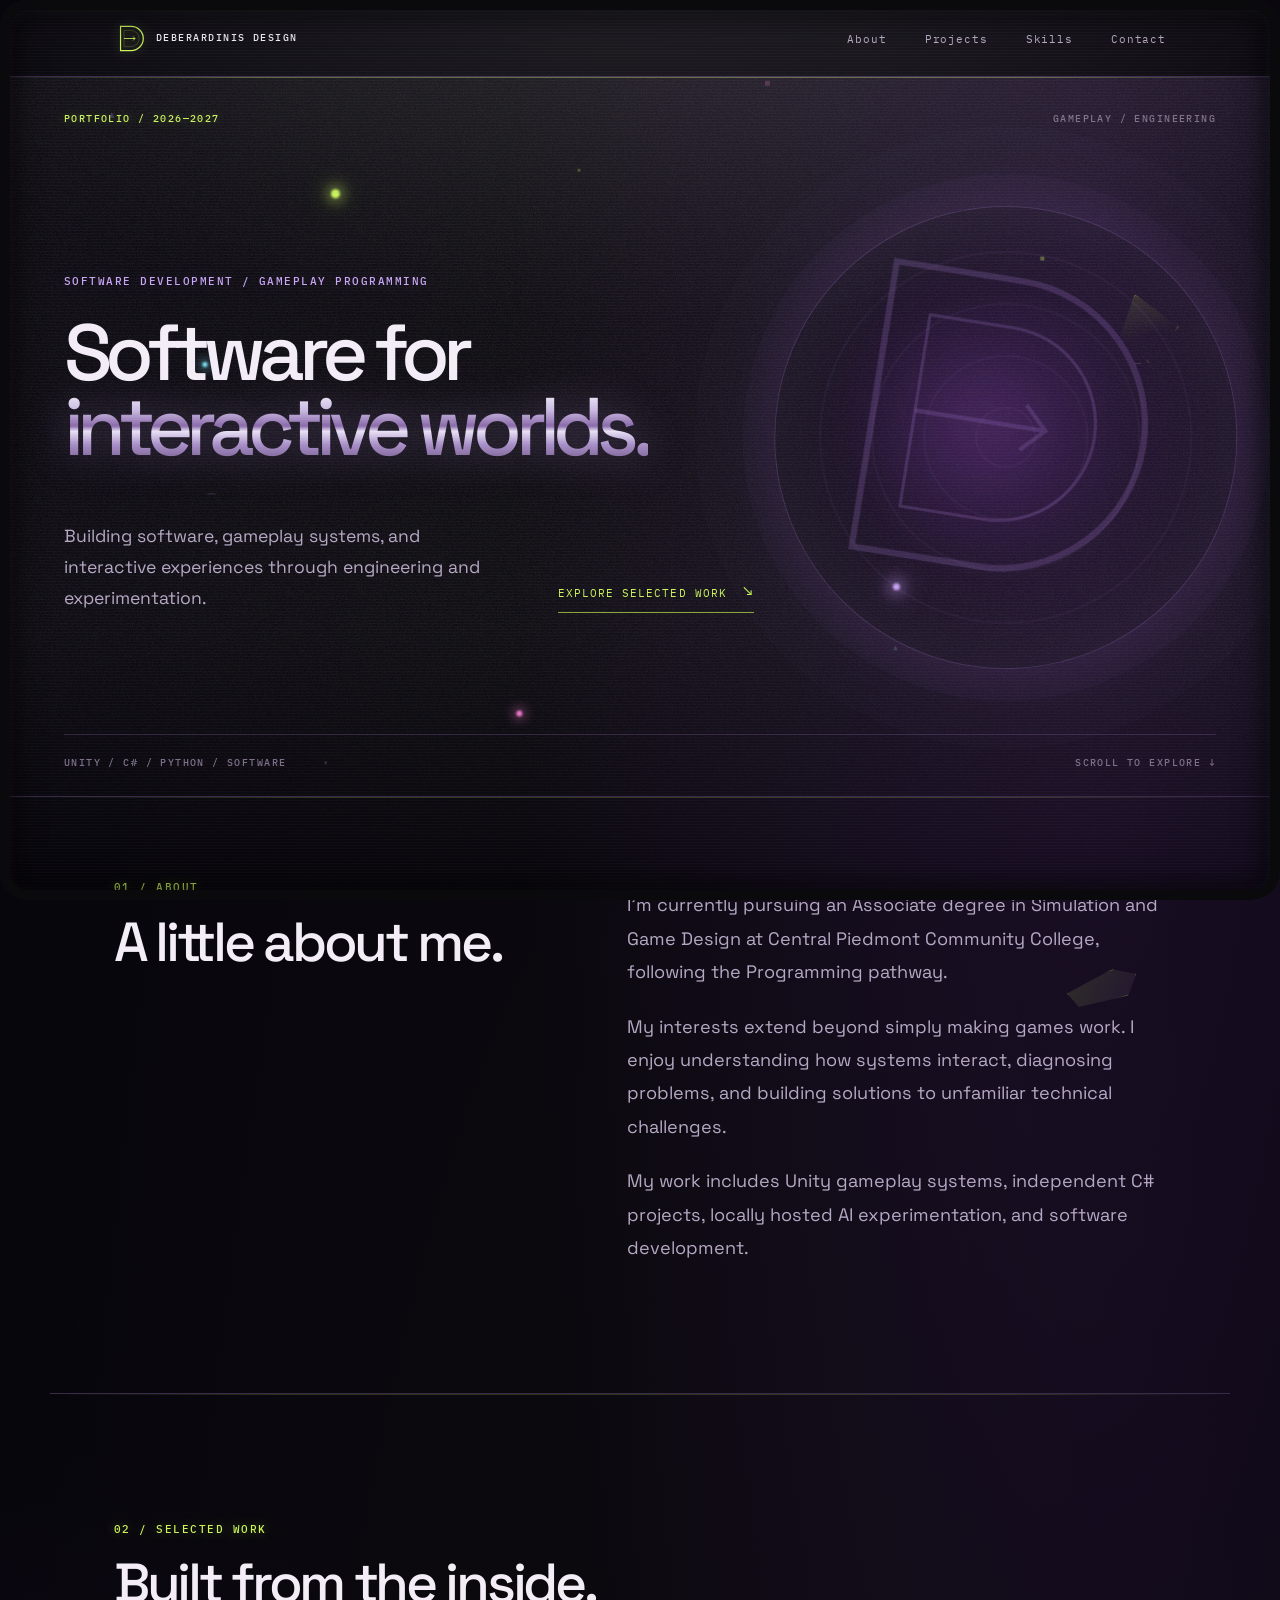
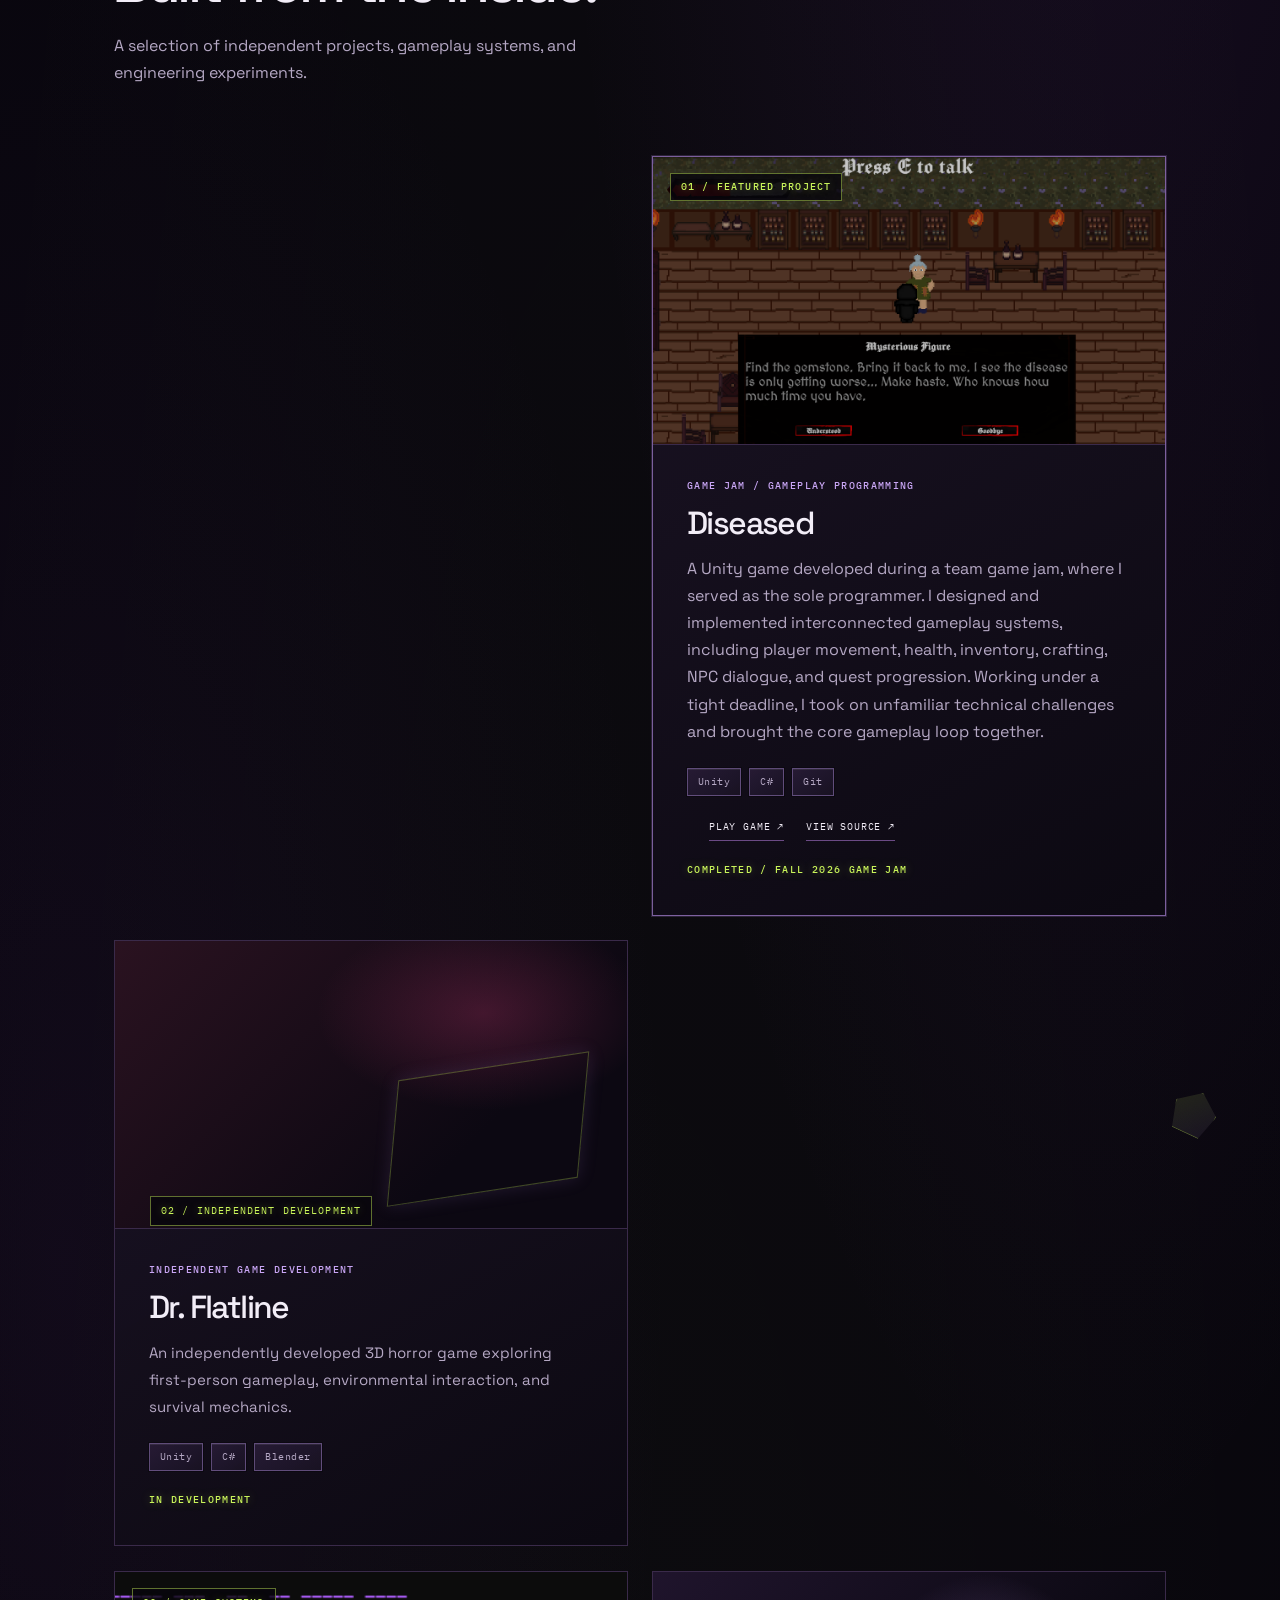
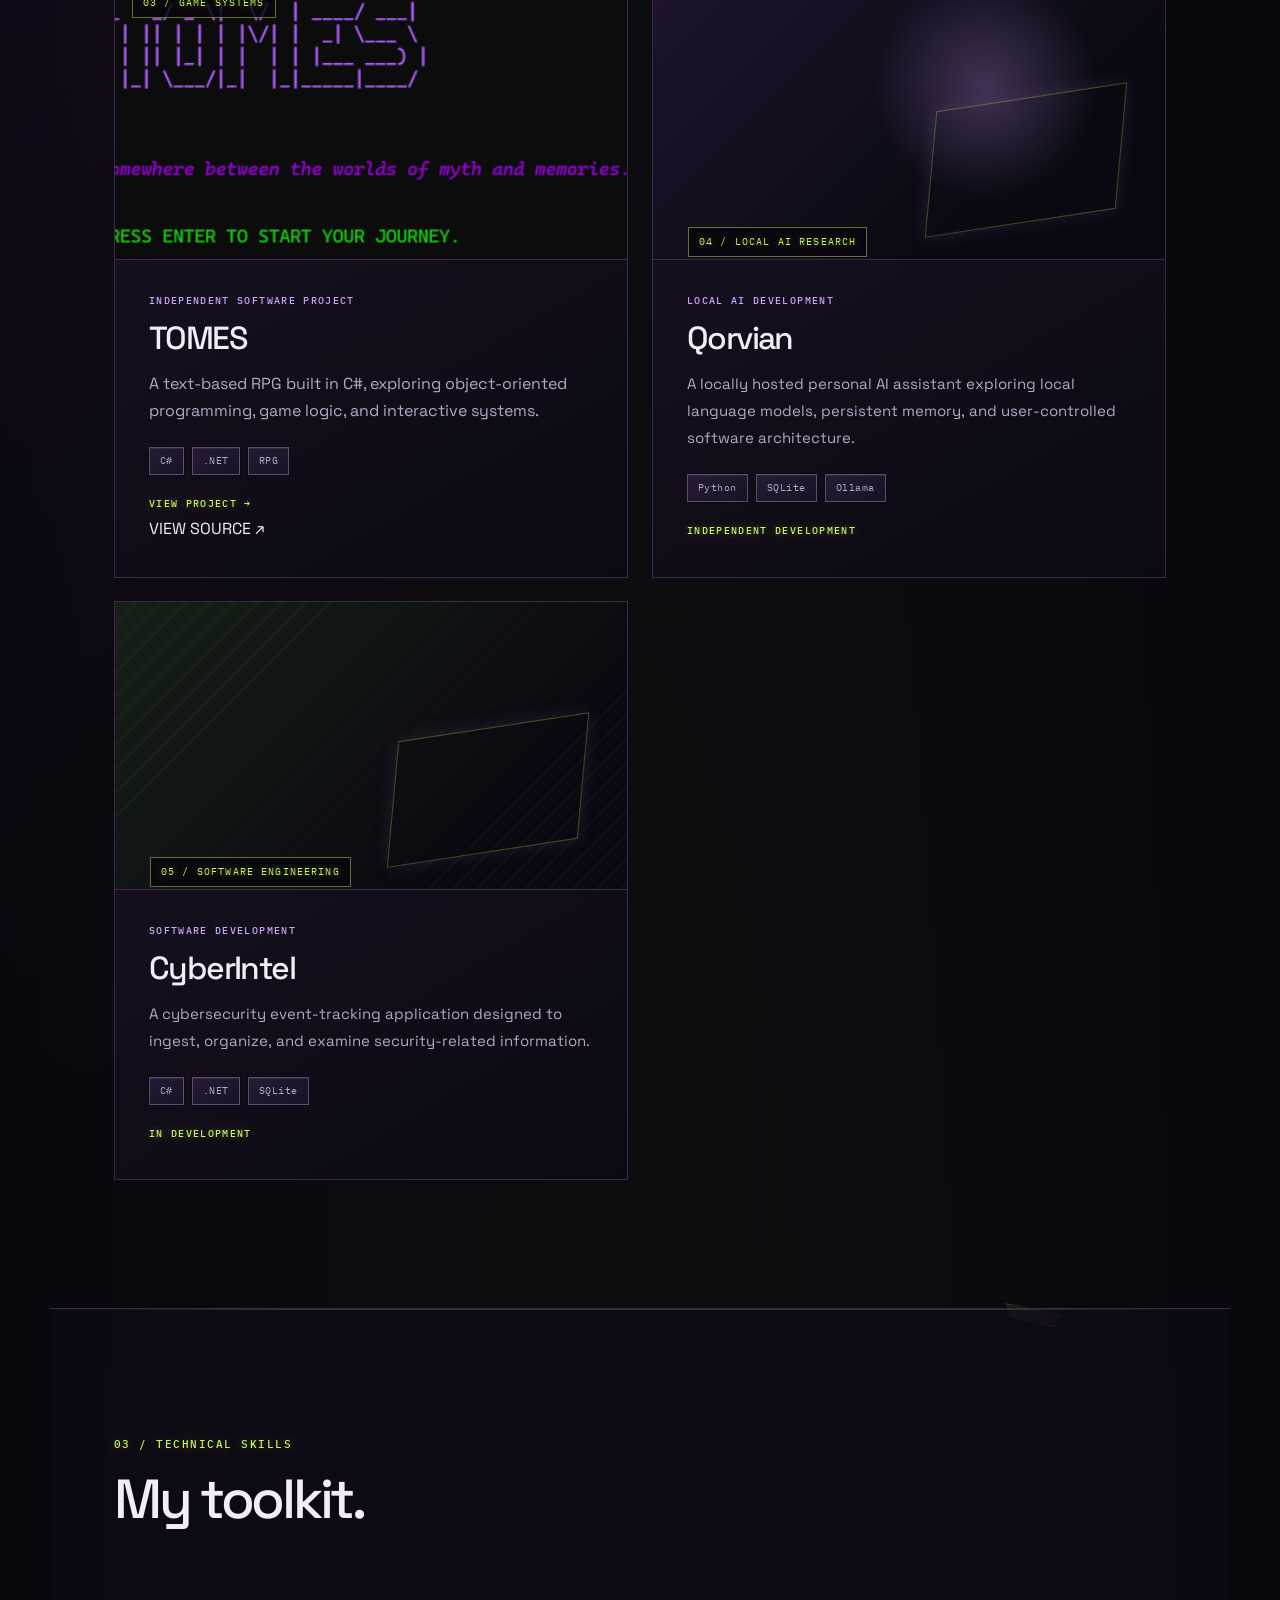
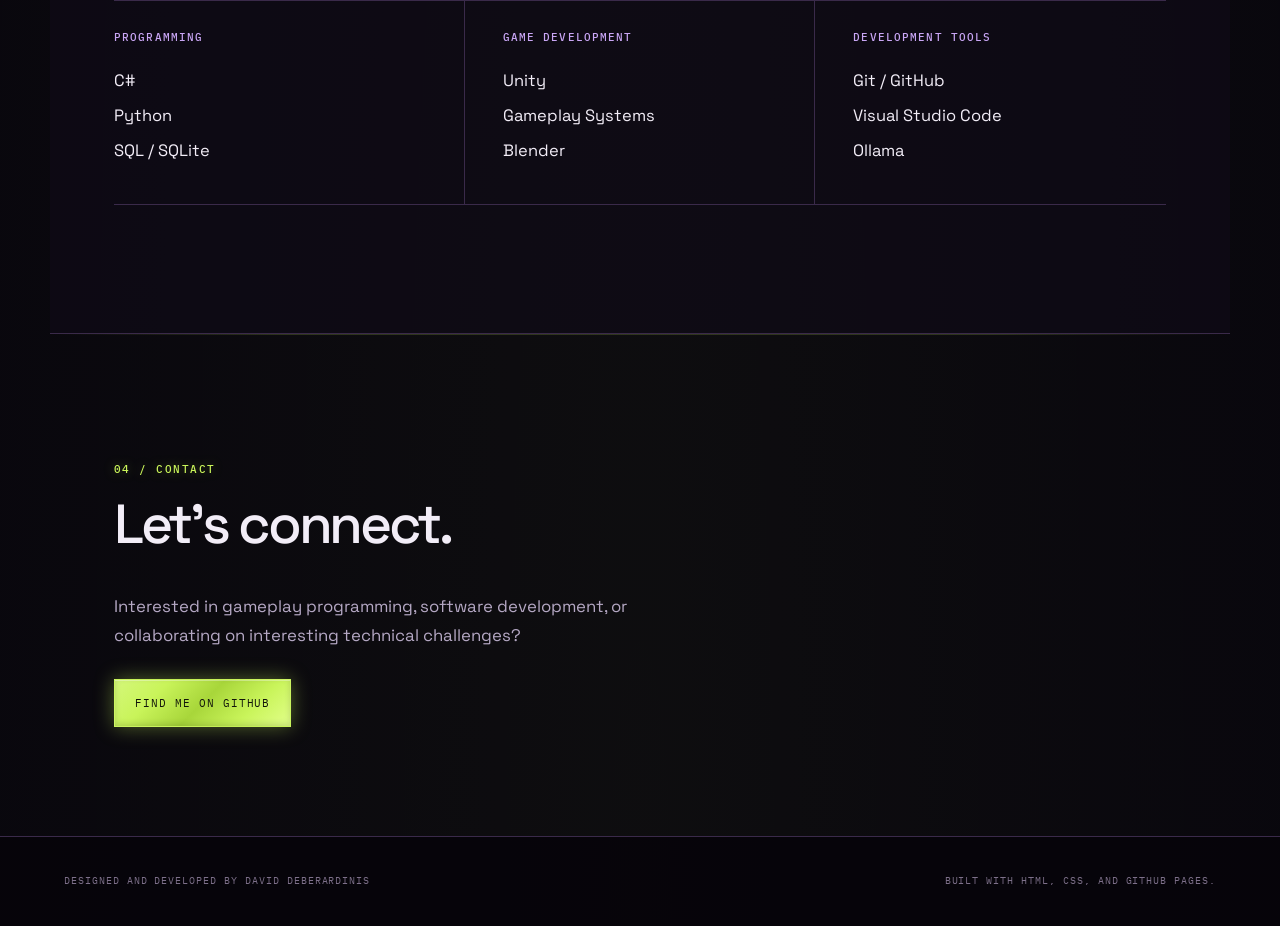
==== commit 4f77a3c4: "Update look/feel prt2" ====
--- a/index.html
+++ b/index.html
@@ -12,25 +12,32 @@
 </head>
 <body>
     <!-- Atmosphere layers -->
-<div class="crt-overlay" aria-hidden="true"></div>
-
-    <div class="particles" aria-hidden="true">
-        <!-- geometric particles -->
-        <div class="particle"></div>
-        <div class="particle"></div>
-        <div class="particle"></div>
-        <div class="particle"></div>
-        <div class="particle"></div>
-        <div class="particle"></div>
-        <div class="particle"></div>
-        <div class="particle"></div>
-
-        <!-- glowing orbs -->
-        <div class="orb orb-1"></div>
-        <div class="orb orb-2"></div>
-        <div class="orb orb-3"></div>
-        <div class="orb orb-4"></div>
-    </div>
+    <!-- Boot / atmosphere layers -->
+    <div class="crt-overlay" aria-hidden="true"></div>
+
+        <div class="particles" aria-hidden="true">
+            <div class="particle"></div>
+            <div class="particle"></div>
+            <div class="particle"></div>
+            <div class="particle"></div>
+            <div class="particle"></div>
+            <div class="particle"></div>
+            <div class="particle"></div>
+            <div class="particle"></div>
+
+            <div class="orb orb-1"></div>
+            <div class="orb orb-2"></div>
+            <div class="orb orb-3"></div>
+            <div class="orb orb-4"></div>
+        </div>
+
+        <!-- Biomechanical fragments (hero decoration) -->
+        <div class="biomech-fragments" aria-hidden="true">
+            <div class="frag frag-1"></div>
+            <div class="frag frag-2"></div>
+            <div class="frag frag-3"></div>
+            <div class="frag frag-4"></div>
+        </div>
 
     <!-- Navigation -->
     <header class="site-header">
@@ -378,5 +385,40 @@
         <p>Built with HTML, CSS, and GitHub Pages.</p>
     </footer>
 
+    <script>
+        (function () {
+            // Remove boot class after sequence
+            window.addEventListener('load', () => {
+                setTimeout(() => {
+                    document.body.classList.remove('booting');
+                }, 2000);
+            });
+
+            // Gentle reactive particles
+            const particles = document.querySelectorAll('.particle, .orb');
+            let mouseX = window.innerWidth / 2;
+            let mouseY = window.innerHeight / 2;
+
+            document.addEventListener('mousemove', (e) => {
+                mouseX = e.clientX;
+                mouseY = e.clientY;
+            });
+
+            function updateParticles() {
+                particles.forEach((p, i) => {
+                    const rect = p.getBoundingClientRect();
+                    const cx = rect.left + rect.width / 2;
+                    const cy = rect.top + rect.height / 2;
+                    const strength = 0.012 * ((i % 3) + 1);
+                    const dx = (mouseX - cx) * strength;
+                    const dy = (mouseY - cy) * strength;
+                    p.style.transform = `translate(${dx}px, ${dy}px)`;
+                });
+                requestAnimationFrame(updateParticles);
+            }
+            updateParticles();
+        })();
+    </script>
+
 </body>
 </html>
--- a/css/style.css
+++ b/css/style.css
@@ -1,6 +1,6 @@
 /* =========================================================
-   DEBERARDINIS DESIGN — DARK Y2K / PS2 SIGNAL v2
-   Gritty Neo-Futurism · Groovy Particles · CRT Atmosphere
+   DARK Y2K / DISTANT SIGNAL
+   Final Build · Gritty Neo-Futurism · Biomechanical · Glitch
    ========================================================= */
 
 @import url('https://fonts.googleapis.com/css2?family=IBM+Plex+Mono:wght@400;500;600&family=Space+Grotesk:wght@400;500;600;700&family=Syne:wght@500;600;700;800&display=swap');
@@ -111,60 +111,244 @@
     mix-blend-mode: multiply;
 }
 
-/* ========== CRT VIGNETTE + SLIGHT CURVE FEEL ========== */
+/* ========== BOOT / LOAD GLITCH SEQUENCE ========== */
+body.booting .hero {
+    animation: hero-boot 1.9s steps(3, end) forwards;
+}
+
+body.booting .hero h1,
+body.booting .hero .eyebrow,
+body.booting .hero-description,
+body.booting .hero-link {
+    animation: text-boot-glitch 1.9s steps(2, end) forwards;
+}
+
+@keyframes hero-boot {
+    0%   { filter: contrast(1.6) brightness(0.7) saturate(1.8); transform: scale(1.02) skewX(-2deg); }
+    15%  { filter: contrast(2.1) brightness(1.3) hue-rotate(15deg); transform: scale(1.01) skewX(3deg); }
+    30%  { filter: contrast(0.8) brightness(0.9) saturate(0.7); transform: scale(1.03) skewX(-1deg); }
+    50%  { filter: contrast(1.4) brightness(1.1) hue-rotate(-10deg); transform: scale(1.01) skewX(1.5deg); }
+    70%  { filter: contrast(1.1) brightness(1.05); transform: scale(1) skewX(0); }
+    100% { filter: none; transform: none; }
+}
+
+@keyframes text-boot-glitch {
+    0%, 20%, 40%, 60% {
+        opacity: 0.7;
+        text-shadow: 2px 0 #c9f45a, -2px 0 #c19af0;
+        transform: translateX(3px);
+    }
+    10%, 30%, 50%, 70% {
+        opacity: 1;
+        text-shadow: -3px 0 #c9f45a, 3px 0 #c19af0;
+        transform: translateX(-2px);
+    }
+    100% {
+        opacity: 1;
+        text-shadow: none;
+        transform: none;
+    }
+}
+
+/* ========== CRT VIGNETTE ========== */
 .crt-overlay {
     position: fixed;
     inset: 0;
     z-index: 9998;
     pointer-events: none;
-    
-    /* Rounds the viewport corners like a physical CRT bezel */
-    border-radius: 36px; 
-    
-    /* Simulates thick curved glass rim & chromatic RGB fringing */
-    box-shadow: 
-        inset 0 0 0 12px #0a0a0c, /* Physical outer monitor bezel */
-        inset 0 0 24px 12px rgba(0, 0, 0, 0.8), /* Deep glass edge bevel */
-        inset 3px 0 12px rgba(255, 0, 85, 0.25), /* Left/Top magenta phosphor bleed */
-        inset -3px 0 12px rgba(0, 240, 255, 0.25), /* Right/Bottom cyan phosphor bleed */
-        inset 0 2px 15px rgba(255, 255, 255, 0.35); /* Top glass rim catchlight */
-
-    /* Glossy convex screen glare without darkening the middle */
-    background: 
-        radial-gradient(
-            ellipse 120% 80% at 50% -10%,
-            rgba(255, 255, 255, 0.14) 0%,
-            rgba(255, 255, 255, 0.03) 45%,
-            transparent 60%
-        ),
-        repeating-linear-gradient(
-            0deg,
-            rgba(255, 255, 255, 0.03) 0px,
-            rgba(255, 255, 255, 0.03) 1px,
+    border-radius: 28px;
+    box-shadow:
+        inset 0 0 0 10px #0a0a0c,
+        inset 0 0 30px 14px rgba(0, 0, 0, 0.75),
+        inset 3px 0 14px rgba(255, 0, 85, 0.18),
+        inset -3px 0 14px rgba(0, 240, 255, 0.18),
+        inset 0 2px 18px rgba(255, 255, 255, 0.28);
+    background:
+        radial-gradient(ellipse 120% 80% at 50% -10%,
+            rgba(255, 255, 255, 0.12) 0%,
+            rgba(255, 255, 255, 0.025) 45%,
+            transparent 60%),
+        repeating-linear-gradient(0deg,
+            rgba(255, 255, 255, 0.025) 0px,
+            rgba(255, 255, 255, 0.025) 1px,
             transparent 1px,
-            transparent 3px
-        );
-}
-
-/* Soft edge curvature illusion */
-body {
-    /* subtle perspective tilt on the whole page content */
-}
-
-img {
-    display: block;
-    max-width: 100%;
-}
-
-a {
-    color: inherit;
-    text-decoration: none;
-}
-
-button,
-a {
-    -webkit-tap-highlight-color: transparent;
-}
+            transparent 3px);
+}
+
+/* ========== ACID INFECTION LINES ========== */
+.hero::before,
+.section::before {
+    content: "";
+    position: absolute;
+    left: 0;
+    right: 0;
+    top: 0;
+    height: 1px;
+    background: linear-gradient(90deg,
+        transparent 0%,
+        var(--acid) 20%,
+        var(--acid) 80%,
+        transparent 100%);
+    pointer-events: none;
+    z-index: 5;
+}
+
+.hero::before {
+    opacity: 0.35;
+    animation: infection-crawl 8s linear infinite;
+}
+
+.section::before {
+    opacity: 0.18;
+}
+
+.project-card:hover::before {
+    content: "";
+    position: absolute;
+    left: 0;
+    right: 0;
+    top: 0;
+    height: 1px;
+    background: linear-gradient(90deg, transparent, var(--acid), transparent);
+    opacity: 0.55;
+    animation: infection-flash 0.6s steps(2, end) infinite;
+    z-index: 5;
+}
+
+@keyframes infection-crawl {
+    0%   { transform: translateX(-100%) scaleX(0.3); opacity: 0; }
+    20%  { opacity: 0.4; }
+    50%  { transform: translateX(0%) scaleX(1); opacity: 0.35; }
+    80%  { opacity: 0.25; }
+    100% { transform: translateX(100%) scaleX(0.3); opacity: 0; }
+}
+
+@keyframes infection-flash {
+    0%, 100% { opacity: 0.3; }
+    50%      { opacity: 0.7; }
+}
+
+/* ========== BIOMECHANICAL / BODY-HORROR FRAGMENTS ========== */
+.biomech-fragments {
+    position: absolute;
+    inset: 0;
+    pointer-events: none;
+    z-index: 0;
+    overflow: hidden;
+}
+
+.frag {
+    position: absolute;
+    background: linear-gradient(135deg, rgba(201, 244, 90, 0.13), rgba(169, 130, 213, 0.09));
+    border: 1px solid rgba(201, 244, 90, 0.28);
+    box-shadow: 0 0 18px rgba(169, 130, 213, 0.18);
+}
+
+.frag-1 {
+    width: 72px;
+    height: 30px;
+    top: 17%;
+    right: 11%;
+    clip-path: polygon(0 30%, 70% 0, 100% 40%, 80% 100%, 10% 85%);
+    transform: rotate(-18deg);
+    animation: frag-breathe 9s ease-in-out infinite alternate;
+}
+
+.frag-2 {
+    width: 44px;
+    height: 44px;
+    top: 47%;
+    right: 5%;
+    clip-path: polygon(50% 0%, 100% 38%, 82% 100%, 18% 100%, 0% 38%);
+    transform: rotate(25deg);
+    animation: frag-breathe 11s ease-in-out infinite alternate-reverse;
+}
+
+.frag-3 {
+    width: 58px;
+    height: 17px;
+    bottom: 21%;
+    right: 17%;
+    clip-path: polygon(0 0, 100% 20%, 90% 100%, 10% 80%);
+    transform: rotate(8deg);
+    opacity: 0.7;
+}
+
+.frag-4 {
+    width: 26px;
+    height: 64px;
+    top: 31%;
+    right: 21%;
+    clip-path: polygon(30% 0%, 70% 0%, 100% 100%, 0% 100%);
+    transform: rotate(-35deg);
+    opacity: 0.55;
+    animation: frag-breathe 13s ease-in-out infinite alternate;
+}
+
+@keyframes frag-breathe {
+    0%   { transform: rotate(var(--r, -18deg)) scale(1); opacity: 0.5; }
+    100% { transform: rotate(calc(var(--r, -18deg) + 7deg)) scale(1.07); opacity: 0.85; }
+}
+
+/* ========== FLOATING PARTICLES + ORBS ========== */
+.particles {
+    position: fixed;
+    inset: 0;
+    z-index: -1;
+    pointer-events: none;
+    overflow: hidden;
+}
+
+.particle {
+    position: absolute;
+    background: var(--purple);
+    opacity: 0.25;
+    animation: float-particle 18s linear infinite;
+}
+
+.particle:nth-child(1) { width: 6px; height: 6px; top: 12%; left: 8%;  animation-duration: 22s; clip-path: polygon(50% 0%, 0% 100%, 100% 100%); }
+.particle:nth-child(2) { width: 4px; height: 4px; top: 28%; left: 82%; animation-duration: 19s; animation-delay: -4s; background: var(--acid); opacity: 0.35; }
+.particle:nth-child(3) { width: 8px; height: 1px; top: 55%; left: 15%; animation-duration: 25s; animation-delay: -8s; }
+.particle:nth-child(4) { width: 5px; height: 5px; top: 72%; left: 70%; animation-duration: 17s; animation-delay: -2s; clip-path: polygon(50% 0%, 0% 100%, 100% 100%); background: var(--cyan); opacity: 0.2; }
+.particle:nth-child(5) { width: 3px; height: 3px; top: 18%; left: 45%; animation-duration: 21s; animation-delay: -6s; background: var(--acid); }
+.particle:nth-child(6) { width: 7px; height: 1px; top: 40%; left: 90%; animation-duration: 23s; animation-delay: -10s; }
+.particle:nth-child(7) { width: 4px; height: 4px; top: 85%; left: 25%; animation-duration: 20s; animation-delay: -3s; clip-path: polygon(0 0, 100% 0, 50% 100%); }
+.particle:nth-child(8) { width: 5px; height: 5px; top: 8%;  left: 60%; animation-duration: 26s; animation-delay: -7s; background: var(--pink); opacity: 0.22; }
+
+.orb {
+    position: absolute;
+    border-radius: 50%;
+    filter: blur(1px);
+    animation: orb-drift 28s ease-in-out infinite;
+    pointer-events: none;
+}
+
+.orb-1 { width: 9px; height: 9px; background: var(--acid); box-shadow: 0 0 12px 4px var(--acid-glow), 0 0 24px 8px rgba(201, 244, 90, 0.15); top: 20%; left: 25%; animation-duration: 26s; }
+.orb-2 { width: 7px; height: 7px; background: var(--purple-bright); box-shadow: 0 0 14px 5px rgba(201, 166, 245, 0.4), 0 0 28px 10px rgba(180, 120, 230, 0.15); top: 65%; left: 70%; animation-duration: 32s; animation-delay: -8s; }
+.orb-3 { width: 5px; height: 5px; background: var(--cyan); box-shadow: 0 0 10px 3px rgba(126, 232, 255, 0.45); top: 40%; left: 15%; animation-duration: 24s; animation-delay: -4s; }
+.orb-4 { width: 6px; height: 6px; background: var(--pink); box-shadow: 0 0 11px 4px rgba(240, 122, 204, 0.35); top: 80%; left: 40%; animation-duration: 30s; animation-delay: -12s; }
+
+@keyframes float-particle {
+    0%   { transform: translate(0, 0) rotate(0deg); opacity: 0.15; }
+    25%  { transform: translate(40px, -60px) rotate(90deg); opacity: 0.35; }
+    50%  { transform: translate(-20px, -120px) rotate(180deg); opacity: 0.2; }
+    75%  { transform: translate(60px, -80px) rotate(270deg); opacity: 0.3; }
+    100% { transform: translate(0, -160px) rotate(360deg); opacity: 0.1; }
+}
+
+@keyframes orb-drift {
+    0%   { transform: translate(0, 0) scale(1); }
+    20%  { transform: translate(80px, -40px) scale(1.1); }
+    40%  { transform: translate(140px, 30px) scale(0.9); }
+    60%  { transform: translate(60px, 90px) scale(1.15); }
+    80%  { transform: translate(-50px, 40px) scale(0.95); }
+    100% { transform: translate(0, 0) scale(1); }
+}
+
+/* ========== BASE ELEMENTS ========== */
+img { display: block; max-width: 100%; }
+a { color: inherit; text-decoration: none; }
+button, a { -webkit-tap-highlight-color: transparent; }
 
 a:focus-visible,
 button:focus-visible {
@@ -172,13 +356,8 @@
     outline-offset: 5px;
 }
 
-p {
-    color: var(--text-secondary);
-}
-
-section {
-    scroll-margin-top: 105px;
-}
+p { color: var(--text-secondary); }
+section { scroll-margin-top: 105px; }
 
 ::selection {
     color: var(--background);
@@ -209,102 +388,7 @@
     text-transform: uppercase;
 }
 
-/* ========== FLOATING GEOMETRIC PARTICLES + GLOWING ORBS ========== */
-.particles {
-    position: fixed;
-    inset: 0;
-    z-index: -1;
-    pointer-events: none;
-    overflow: hidden;
-}
-
-/* Small geometric fragments */
-.particle {
-    position: absolute;
-    background: var(--purple);
-    opacity: 0.25;
-    animation: float-particle 18s linear infinite;
-}
-
-.particle:nth-child(1) { width: 6px; height: 6px; top: 12%; left: 8%;  animation-duration: 22s; animation-delay: 0s;   clip-path: polygon(50% 0%, 0% 100%, 100% 100%); }
-.particle:nth-child(2) { width: 4px; height: 4px; top: 28%; left: 82%; animation-duration: 19s; animation-delay: -4s;  background: var(--acid); opacity: 0.35; }
-.particle:nth-child(3) { width: 8px; height: 1px; top: 55%; left: 15%; animation-duration: 25s; animation-delay: -8s;  }
-.particle:nth-child(4) { width: 5px; height: 5px; top: 72%; left: 70%; animation-duration: 17s; animation-delay: -2s;  clip-path: polygon(50% 0%, 0% 100%, 100% 100%); background: var(--cyan); opacity: 0.2; }
-.particle:nth-child(5) { width: 3px; height: 3px; top: 18%; left: 45%; animation-duration: 21s; animation-delay: -6s;  background: var(--acid); }
-.particle:nth-child(6) { width: 7px; height: 1px; top: 40%; left: 90%; animation-duration: 23s; animation-delay: -10s; }
-.particle:nth-child(7) { width: 4px; height: 4px; top: 85%; left: 25%; animation-duration: 20s; animation-delay: -3s;  clip-path: polygon(0 0, 100% 0, 50% 100%); }
-.particle:nth-child(8) { width: 5px; height: 5px; top: 8%;  left: 60%; animation-duration: 26s; animation-delay: -7s;  background: var(--pink); opacity: 0.22; }
-
-/* Glowing orbs that drift + leave soft trail */
-.orb {
-    position: absolute;
-    border-radius: 50%;
-    filter: blur(1px);
-    animation: orb-drift 28s ease-in-out infinite;
-    pointer-events: none;
-}
-
-.orb-1 {
-    width: 9px;
-    height: 9px;
-    background: var(--acid);
-    box-shadow: 0 0 12px 4px var(--acid-glow), 0 0 24px 8px rgba(201, 244, 90, 0.15);
-    top: 20%;
-    left: 25%;
-    animation-duration: 26s;
-}
-
-.orb-2 {
-    width: 7px;
-    height: 7px;
-    background: var(--purple-bright);
-    box-shadow: 0 0 14px 5px rgba(201, 166, 245, 0.4), 0 0 28px 10px rgba(180, 120, 230, 0.15);
-    top: 65%;
-    left: 70%;
-    animation-duration: 32s;
-    animation-delay: -8s;
-}
-
-.orb-3 {
-    width: 5px;
-    height: 5px;
-    background: var(--cyan);
-    box-shadow: 0 0 10px 3px rgba(126, 232, 255, 0.45);
-    top: 40%;
-    left: 15%;
-    animation-duration: 24s;
-    animation-delay: -4s;
-}
-
-.orb-4 {
-    width: 6px;
-    height: 6px;
-    background: var(--pink);
-    box-shadow: 0 0 11px 4px rgba(240, 122, 204, 0.35);
-    top: 80%;
-    left: 40%;
-    animation-duration: 30s;
-    animation-delay: -12s;
-}
-
-@keyframes float-particle {
-    0%   { transform: translate(0, 0) rotate(0deg); opacity: 0.15; }
-    25%  { transform: translate(40px, -60px) rotate(90deg); opacity: 0.35; }
-    50%  { transform: translate(-20px, -120px) rotate(180deg); opacity: 0.2; }
-    75%  { transform: translate(60px, -80px) rotate(270deg); opacity: 0.3; }
-    100% { transform: translate(0, -160px) rotate(360deg); opacity: 0.1; }
-}
-
-@keyframes orb-drift {
-    0%   { transform: translate(0, 0) scale(1); }
-    20%  { transform: translate(80px, -40px) scale(1.1); }
-    40%  { transform: translate(140px, 30px) scale(0.9); }
-    60%  { transform: translate(60px, 90px) scale(1.15); }
-    80%  { transform: translate(-50px, 40px) scale(0.95); }
-    100% { transform: translate(0, 0) scale(1); }
-}
-
-/* NAVIGATION */
+/* ========== NAVIGATION ========== */
 .site-header {
     position: sticky;
     top: 0;
@@ -385,15 +469,10 @@
     box-shadow: 0 0 8px var(--acid-glow);
 }
 
-.nav-links a:hover {
-    color: var(--text-primary);
-}
-
-.nav-links a:hover::after {
-    transform: scaleX(1);
-}
-
-/* HOMEPAGE HERO */
+.nav-links a:hover { color: var(--text-primary); }
+.nav-links a:hover::after { transform: scaleX(1); }
+
+/* ========== HERO ========== */
 .hero {
     position: relative;
     isolation: isolate;
@@ -419,12 +498,7 @@
     border: 1px solid rgba(169, 130, 213, 0.28);
     border-radius: 50%;
     background:
-        repeating-radial-gradient(
-            circle,
-            transparent 0 28px,
-            rgba(169, 130, 213, 0.055) 29px 30px,
-            transparent 31px 52px
-        ),
+        repeating-radial-gradient(circle, transparent 0 28px, rgba(169, 130, 213, 0.055) 29px 30px, transparent 31px 52px),
         radial-gradient(circle, rgba(130, 60, 180, 0.12), transparent 68%);
     box-shadow:
         0 0 0 32px rgba(169, 130, 213, 0.03),
@@ -432,12 +506,12 @@
         0 0 60px rgba(140, 70, 190, 0.18),
         inset 0 0 100px rgba(169, 130, 213, 0.09);
     transform: translate(10%, 0%) rotate(-14deg);
-    animation: signal-pulse 7s ease-in-out infinite alternate; /* faster */
+    animation: signal-pulse 7s ease-in-out infinite alternate;
 }
 
 @keyframes signal-pulse {
-    0%   { opacity: 0.8;  transform: translate(10%, 0%) rotate(-14deg) scale(1); }
-    100% { opacity: 1;    transform: translate(6%, 3%) rotate(-9deg) scale(1.04); }
+    0%   { opacity: 0.8; transform: translate(10%, 0%) rotate(-14deg) scale(1); }
+    100% { opacity: 1;   transform: translate(6%, 3%) rotate(-9deg) scale(1.04); }
 }
 
 .hero-topline,
@@ -471,13 +545,14 @@
     text-shadow: 0 0 18px rgba(201, 166, 245, 0.3);
 }
 
+/* Typography aggression */
 .hero h1 {
     max-width: 980px;
     font-family: var(--font-main);
     font-size: clamp(3.1rem, 6.2vw, 6rem);
     font-weight: 500;
-    letter-spacing: -0.075em;
-    line-height: 0.98;
+    letter-spacing: -0.085em;
+    line-height: 0.94;
     text-transform: none;
 }
 
@@ -488,7 +563,8 @@
     -webkit-background-clip: text;
     background-clip: text;
     color: transparent;
-    filter: drop-shadow(0 0 18px rgba(180, 140, 220, 0.25));
+    filter: drop-shadow(0 0 20px rgba(180, 140, 220, 0.3));
+    transform: scaleY(1.03);
 }
 
 .hero-bottom {
@@ -518,10 +594,7 @@
     transition: color 0.2s ease, border-color 0.2s ease, text-shadow 0.2s ease;
 }
 
-.hero-link span {
-    padding-left: 8px;
-    font-size: 1rem;
-}
+.hero-link span { padding-left: 8px; font-size: 1rem; }
 
 .hero-link:hover {
     border-color: var(--purple-bright);
@@ -541,10 +614,7 @@
     filter: drop-shadow(0 0 22px rgba(140, 70, 190, 0.2));
 }
 
-.hero-watermark svg {
-    width: 100%;
-    height: auto;
-}
+.hero-watermark svg { width: 100%; height: auto; }
 
 .hero-watermark::before {
     position: absolute;
@@ -552,12 +622,7 @@
     z-index: -1;
     content: "";
     border-radius: 50%;
-    background: radial-gradient(
-        circle,
-        rgba(160, 80, 210, 0.25),
-        rgba(100, 40, 150, 0.1) 40%,
-        transparent 70%
-    );
+    background: radial-gradient(circle, rgba(160, 80, 210, 0.25), rgba(100, 40, 150, 0.1) 40%, transparent 70%);
     filter: blur(28px);
 }
 
@@ -580,11 +645,12 @@
     border-top: 1px solid rgba(100, 70, 130, 0.4);
 }
 
-/* GENERAL SECTIONS */
+/* ========== SECTIONS ========== */
 .section {
     width: min(100%, var(--content-width));
     margin: 0 auto;
     padding: var(--section-space) var(--page-gutter);
+    position: relative;
 }
 
 .section-heading {
@@ -603,7 +669,7 @@
     font-family: var(--font-main);
     font-size: clamp(2rem, 4.3vw, 3.5rem);
     font-weight: 500;
-    letter-spacing: -0.055em;
+    letter-spacing: -0.06em;
     line-height: 1.08;
 }
 
@@ -622,9 +688,7 @@
     padding-top: clamp(54px, 6.5vw, 88px);
 }
 
-.about .section-heading {
-    margin-bottom: 0;
-}
+.about .section-heading { margin-bottom: 0; }
 
 .about-content {
     max-width: 650px;
@@ -637,21 +701,17 @@
     line-height: 1.85;
 }
 
-.about-content p:last-child {
-    margin-bottom: 0;
-}
-
-/* ========== PROJECT CARDS – DISTORT / SKEW ON HOVER ========== */
-.projects {
-    max-width: 1440px;
-}
+.about-content p:last-child { margin-bottom: 0; }
+
+/* ========== PROJECT CARDS – HEAVY DISTORTION + GLITCH ========== */
+.projects { max-width: 1440px; }
 
 .project-grid {
     display: grid;
     grid-template-columns: repeat(2, minmax(0, 1fr));
     gap: 24px;
     align-items: stretch;
-    perspective: 1400px; /* deeper space for the distortion */
+    perspective: 1400px;
 }
 
 .project-card-link {
@@ -668,36 +728,19 @@
     overflow: hidden;
     border: 1px solid var(--border);
     background: linear-gradient(150deg, rgba(28, 20, 38, 0.95), rgba(12, 9, 18, 0.98));
-    transition:
-        border-color 0.4s ease,
-        transform 0.5s cubic-bezier(0.22, 1, 0.36, 1),
-        box-shadow 0.4s ease,
-        filter 0.4s ease;
+    transition: border-color 0.4s ease, box-shadow 0.4s ease;
     transform-style: preserve-3d;
     will-change: transform, filter;
 }
 
 .project-card:hover {
     border-color: var(--border-bright);
-    
-    /* Much more aggressive multi-axis distortion */
-    transform: 
-        translateY(-10px) 
-        rotateX(6deg) 
-        rotateY(-7deg) 
-        skewX(-4deg) 
-        skewY(1.5deg) 
-        scale(1.03) 
-        scaleY(1.02);
-    
+    animation: card-glitch 0.7s steps(2, end) infinite;
     box-shadow:
         0 22px 50px rgba(0, 0, 0, 0.55),
         0 0 0 1px rgba(169, 130, 213, 0.25),
         0 0 40px rgba(140, 80, 200, 0.18),
         inset 0 0 30px rgba(201, 166, 245, 0.04);
-    
-    /* Subtle signal corruption */
-    filter: contrast(1.08) saturate(1.12);
 }
 
 .project-card.featured {
@@ -706,14 +749,23 @@
 }
 
 .project-card.featured:hover {
-    transform: 
-        translateY(-10px) 
-        rotateX(5deg) 
-        rotateY(6deg) 
-        skewX(3.5deg) 
-        skewY(-1.2deg) 
-        scale(1.03) 
-        scaleY(1.015);
+    animation: card-glitch-featured 0.7s steps(2, end) infinite;
+}
+
+@keyframes card-glitch {
+    0%   { transform: translateY(-10px) rotateX(6deg) rotateY(-7deg) skewX(-4deg) skewY(1.5deg) scale(1.03) scaleY(1.02); filter: contrast(1.08) saturate(1.12); }
+    12%  { transform: translateY(-9px) rotateX(7deg) rotateY(-5deg) skewX(-6deg) skewY(2.5deg) scale(1.04) scaleY(0.99); filter: contrast(1.35) saturate(1.4) hue-rotate(8deg) brightness(1.08); }
+    24%  { transform: translateY(-11px) rotateX(4deg) rotateY(-9deg) skewX(-2deg) skewY(0.5deg) scale(1.02) scaleY(1.04); filter: contrast(0.9) saturate(1.05) brightness(0.95); }
+    36%  { transform: translateY(-10px) rotateX(8deg) rotateY(-6deg) skewX(-5.5deg) skewY(2deg) scale(1.035) scaleY(1.01); filter: contrast(1.25) saturate(1.3) hue-rotate(-6deg); }
+    50%, 100% { transform: translateY(-10px) rotateX(6deg) rotateY(-7deg) skewX(-4deg) skewY(1.5deg) scale(1.03) scaleY(1.02); filter: contrast(1.08) saturate(1.12); }
+}
+
+@keyframes card-glitch-featured {
+    0%   { transform: translateY(-10px) rotateX(5deg) rotateY(6deg) skewX(3.5deg) skewY(-1.2deg) scale(1.03) scaleY(1.015); filter: contrast(1.08) saturate(1.12); }
+    12%  { transform: translateY(-9px) rotateX(7deg) rotateY(4deg) skewX(6deg) skewY(-2.8deg) scale(1.04) scaleY(0.98); filter: contrast(1.4) saturate(1.45) hue-rotate(-10deg) brightness(1.1); }
+    24%  { transform: translateY(-11px) rotateX(3deg) rotateY(8deg) skewX(1.5deg) skewY(-0.5deg) scale(1.02) scaleY(1.05); filter: contrast(0.85) saturate(1.0) brightness(0.92); }
+    36%  { transform: translateY(-10px) rotateX(6deg) rotateY(5deg) skewX(5deg) skewY(-2deg) scale(1.035) scaleY(1.01); filter: contrast(1.3) saturate(1.35) hue-rotate(7deg); }
+    50%, 100% { transform: translateY(-10px) rotateX(5deg) rotateY(6deg) skewX(3.5deg) skewY(-1.2deg) scale(1.03) scaleY(1.015); filter: contrast(1.08) saturate(1.12); }
 }
 
 .project-image {
@@ -736,8 +788,9 @@
 }
 
 .project-card:hover .project-image img {
-    filter: saturate(1.2) contrast(1.08) brightness(1.03);
-    transform: scale(1.07) translateX(4px);
+    filter: saturate(1.25) contrast(1.12) brightness(1.05);
+    transform: scale(1.08) translateX(6px);
+    transition: transform 0.15s steps(1), filter 0.15s steps(1);
 }
 
 .project-card::after {
@@ -746,15 +799,23 @@
     inset: 0;
     pointer-events: none;
     border: 1px solid transparent;
-    transition: border-color 0.4s ease, opacity 0.4s ease;
     opacity: 0;
     z-index: 2;
+    transition: opacity 0.2s ease;
 }
 
 .project-card:hover::after {
-    border-color: rgba(201, 244, 90, 0.15);
+    border-color: rgba(201, 244, 90, 0.22);
     opacity: 1;
-    box-shadow: inset 0 0 20px rgba(201, 244, 90, 0.05);
+    box-shadow: inset 0 0 24px rgba(201, 244, 90, 0.06);
+    animation: edge-flicker 0.7s steps(2, end) infinite;
+}
+
+@keyframes edge-flicker {
+    0%, 100% { border-color: rgba(201, 244, 90, 0.18); }
+    25%      { border-color: rgba(201, 244, 90, 0.4); }
+    50%      { border-color: rgba(180, 100, 230, 0.25); }
+    75%      { border-color: rgba(201, 244, 90, 0.1); }
 }
 
 .project-image > span {
@@ -789,6 +850,12 @@
     font-weight: 500;
     letter-spacing: -0.05em;
     line-height: 1.1;
+    transition: letter-spacing 0.3s ease, transform 0.3s ease;
+}
+
+.project-card:hover .project-info h3 {
+    letter-spacing: -0.07em;
+    transform: scaleY(1.04);
 }
 
 .project-info > p:not(.project-type):not(.project-status) {
@@ -797,6 +864,7 @@
     line-height: 1.8;
 }
 
+/* Chrome / iridescent tech tags */
 .tech-stack {
     margin-top: 23px;
     display: flex;
@@ -805,13 +873,22 @@
 }
 
 .tech-stack span {
-    padding: 5px 9px;
-    border: 1px solid rgba(100, 70, 130, 0.65);
+    padding: 5px 10px;
+    border: 1px solid rgba(160, 130, 200, 0.5);
     color: var(--text-secondary);
     font-family: var(--font-mono);
     font-size: 0.6rem;
     letter-spacing: 0.05em;
-    background: rgba(0, 0, 0, 0.2);
+    background: linear-gradient(145deg, rgba(40, 28, 55, 0.9), rgba(25, 18, 35, 0.95));
+    box-shadow: inset 0 1px 0 rgba(255, 255, 255, 0.08), 0 0 0 1px rgba(0, 0, 0, 0.3);
+    transition: all 0.3s ease;
+}
+
+.tech-stack span:hover {
+    color: var(--text-primary);
+    border-color: rgba(201, 244, 90, 0.45);
+    background: linear-gradient(145deg, rgba(60, 40, 85, 0.95), rgba(35, 25, 50, 0.98));
+    box-shadow: inset 0 1px 0 rgba(255, 255, 255, 0.12), 0 0 12px rgba(201, 166, 245, 0.2);
 }
 
 .project-status {
@@ -857,21 +934,15 @@
 }
 
 .placeholder-horror {
-    background:
-        radial-gradient(ellipse at 72% 25%, rgba(210, 60, 120, 0.25), transparent 32%),
-        linear-gradient(135deg, #2a1220, #0c0812 70%);
+    background: radial-gradient(ellipse at 72% 25%, rgba(210, 60, 120, 0.25), transparent 32%), linear-gradient(135deg, #2a1220, #0c0812 70%);
 }
 
 .placeholder-qorvian {
-    background:
-        radial-gradient(circle at 65% 40%, rgba(169, 130, 213, 0.32), transparent 30%),
-        linear-gradient(135deg, #1f142c, #0a0810 74%);
+    background: radial-gradient(circle at 65% 40%, rgba(169, 130, 213, 0.32), transparent 30%), linear-gradient(135deg, #1f142c, #0a0810 74%);
 }
 
 .placeholder-cyberintel {
-    background:
-        repeating-linear-gradient(135deg, transparent 0 16px, rgba(201, 244, 90, 0.04) 16px 17px),
-        linear-gradient(135deg, #162018, #0a0810 74%);
+    background: repeating-linear-gradient(135deg, transparent 0 16px, rgba(201, 244, 90, 0.04) 16px 17px), linear-gradient(135deg, #162018, #0a0810 74%);
 }
 
 .placeholder-horror::after,
@@ -933,7 +1004,7 @@
     font-size: 1.03rem;
 }
 
-/* CONTACT + BUTTON */
+/* CONTACT + CHROME BUTTON */
 .contact {
     padding-bottom: calc(var(--section-space) * 0.85);
 }
@@ -957,19 +1028,35 @@
     letter-spacing: 0.09em;
     text-transform: uppercase;
     transition: color 0.2s ease, background 0.2s ease, transform 0.2s ease, box-shadow 0.2s ease;
+    position: relative;
+    overflow: hidden;
 }
 
 .button-primary {
-    background: var(--acid);
+    background: linear-gradient(135deg, #d4f77a 0%, #c9f45a 25%, #a8d63a 50%, #c9f45a 75%, #e2ff8a 100%);
     color: #12150a;
-    box-shadow: 0 0 20px var(--acid-glow);
+    border: 1px solid rgba(201, 244, 90, 0.8);
+    box-shadow: 0 0 20px var(--acid-glow), inset 0 1px 0 rgba(255, 255, 255, 0.35), inset 0 -2px 6px rgba(0, 0, 0, 0.15);
+}
+
+.button-primary::before {
+    content: "";
+    position: absolute;
+    inset: 0;
+    background: linear-gradient(105deg, transparent 30%, rgba(255, 255, 255, 0.35) 45%, rgba(255, 255, 255, 0.15) 55%, transparent 70%);
+    transform: translateX(-120%);
+    transition: transform 0.6s ease;
+}
+
+.button-primary:hover::before {
+    transform: translateX(120%);
 }
 
 .button-primary:hover {
     background: transparent;
     color: var(--acid);
+    box-shadow: 0 0 28px var(--acid-glow);
     transform: translateY(-2px);
-    box-shadow: 0 0 28px var(--acid-glow);
 }
 
 /* FOOTER */
@@ -993,7 +1080,7 @@
     text-transform: uppercase;
 }
 
-/* PROJECT DETAIL PAGES (kept intact) */
+/* ========== PROJECT DETAIL PAGES ========== */
 .project-page {
     width: min(100%, 1100px);
     margin: 0 auto;
@@ -1025,7 +1112,8 @@
     font-size: clamp(3.6rem, 11vw, 8.5rem);
     font-weight: 700;
     letter-spacing: -0.085em;
-    line-height: 0.92;
+    line-height: 0.9;
+    transform: scaleY(1.02);
 }
 
 .title-period {
@@ -1323,7 +1411,7 @@
     justify-content: flex-end;
 }
 
-/* RESPONSIVE */
+/* ========== RESPONSIVE ========== */
 @media (max-width: 800px) {
     :root { --section-space: 82px; }
 
@@ -1361,9 +1449,11 @@
 
     .project-end .project-links { justify-content: flex-start; }
 
-    /* Reduce distortion on smaller screens */
-    .project-card:hover {
-        transform: translateY(-4px) scale(1.01);
+    .project-card:hover,
+    .project-card.featured:hover {
+        animation: none;
+        transform: translateY(-5px) scale(1.015);
+        filter: none;
     }
 }
 
@@ -1498,9 +1588,11 @@
         align-items: flex-start;
     }
 
-    /* Kill heavy 3D on mobile */
-    .project-card:hover {
+    .project-card:hover,
+    .project-card.featured:hover {
+        animation: none;
         transform: translateY(-3px);
+        filter: none;
     }
 }
 
@@ -1513,4 +1605,11 @@
         animation-duration: 0.01ms !important;
         animation-iteration-count: 1 !important;
     }
+
+    .project-card:hover,
+    .project-card.featured:hover {
+        animation: none;
+        transform: translateY(-4px);
+        filter: none;
+    }
 }
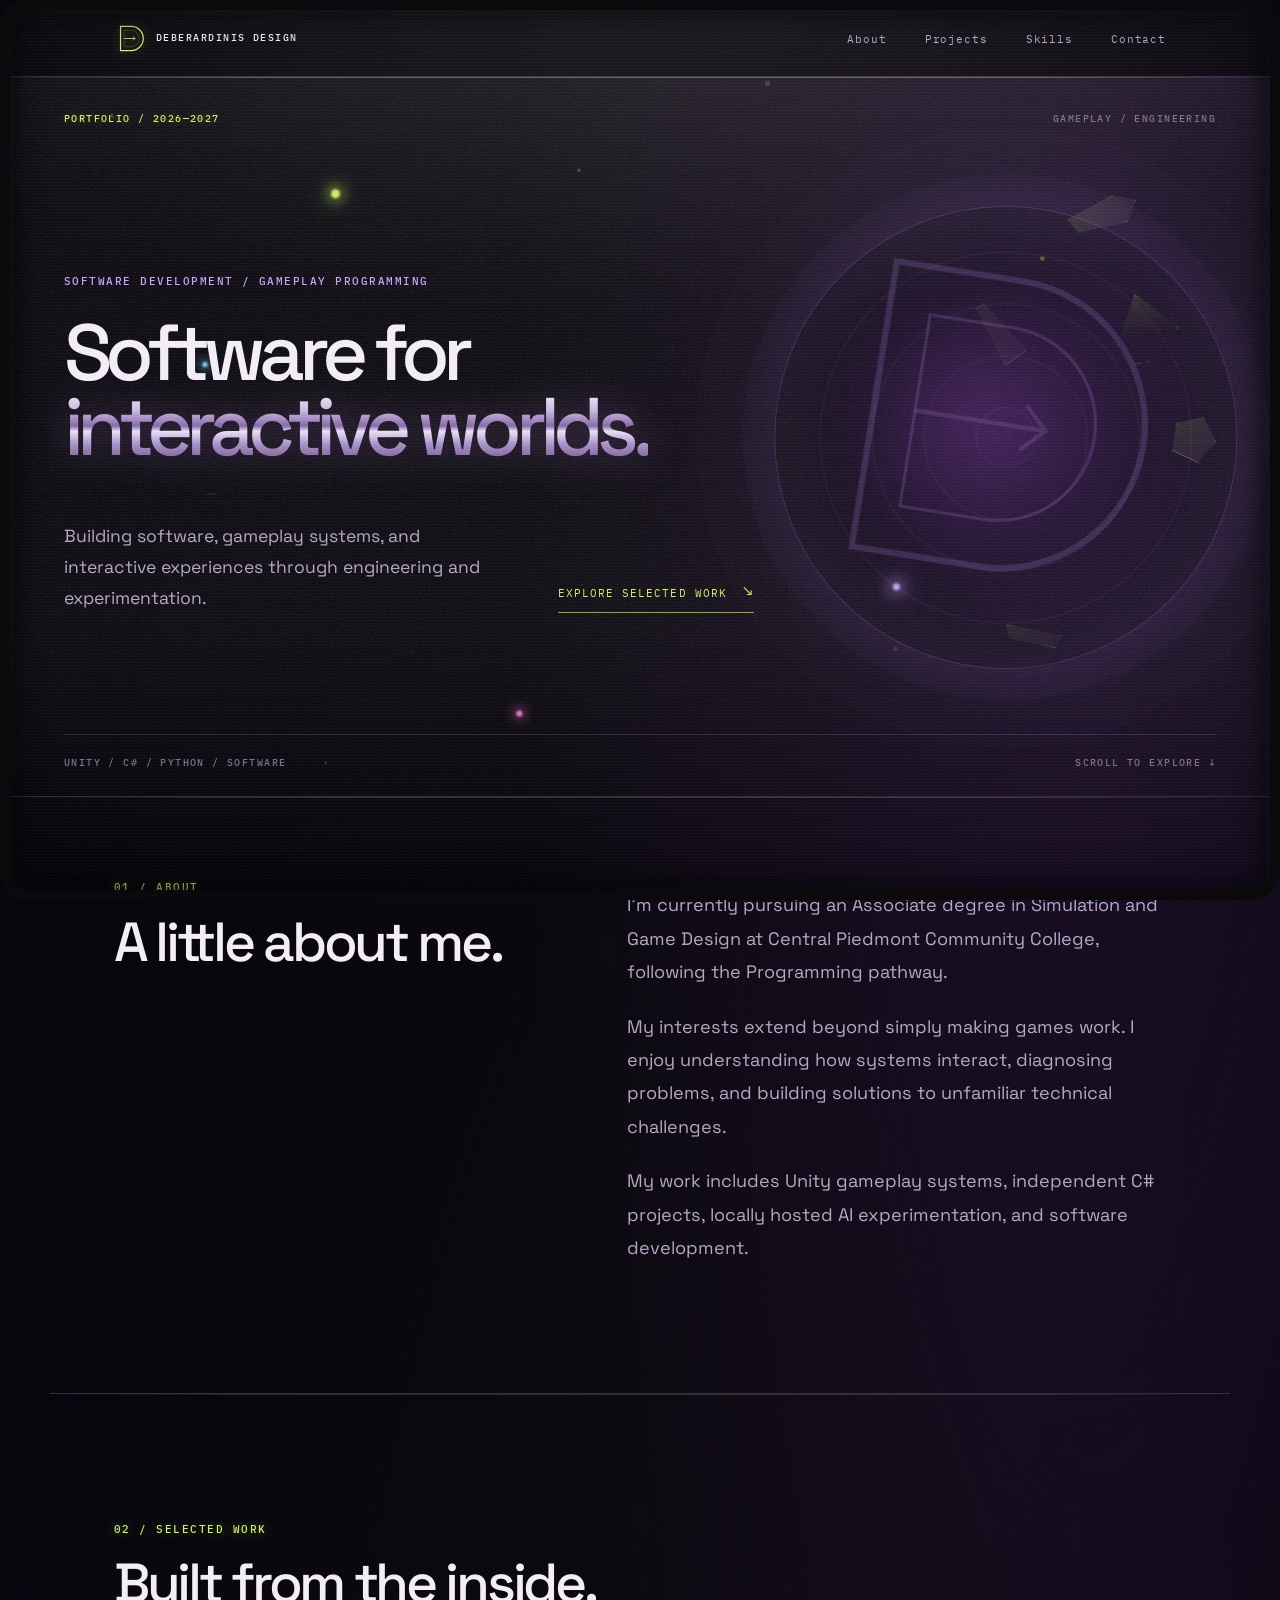
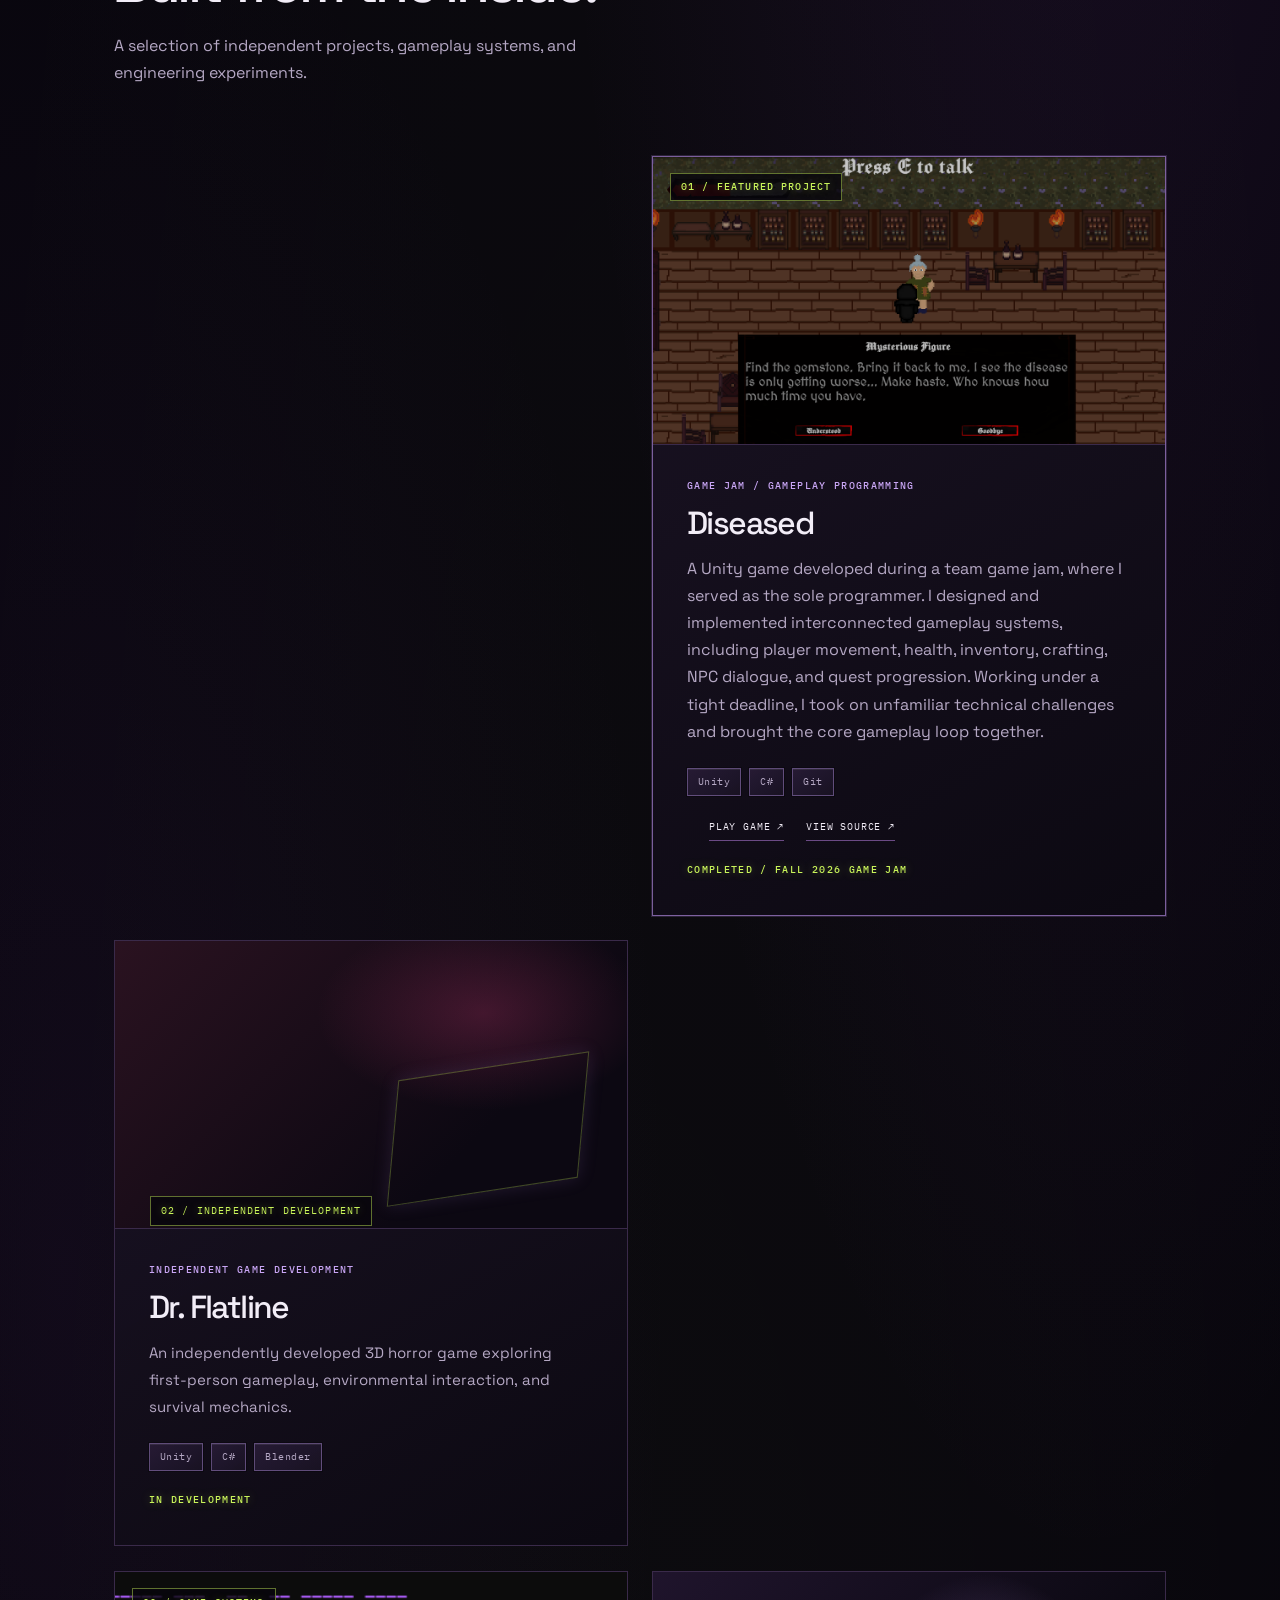
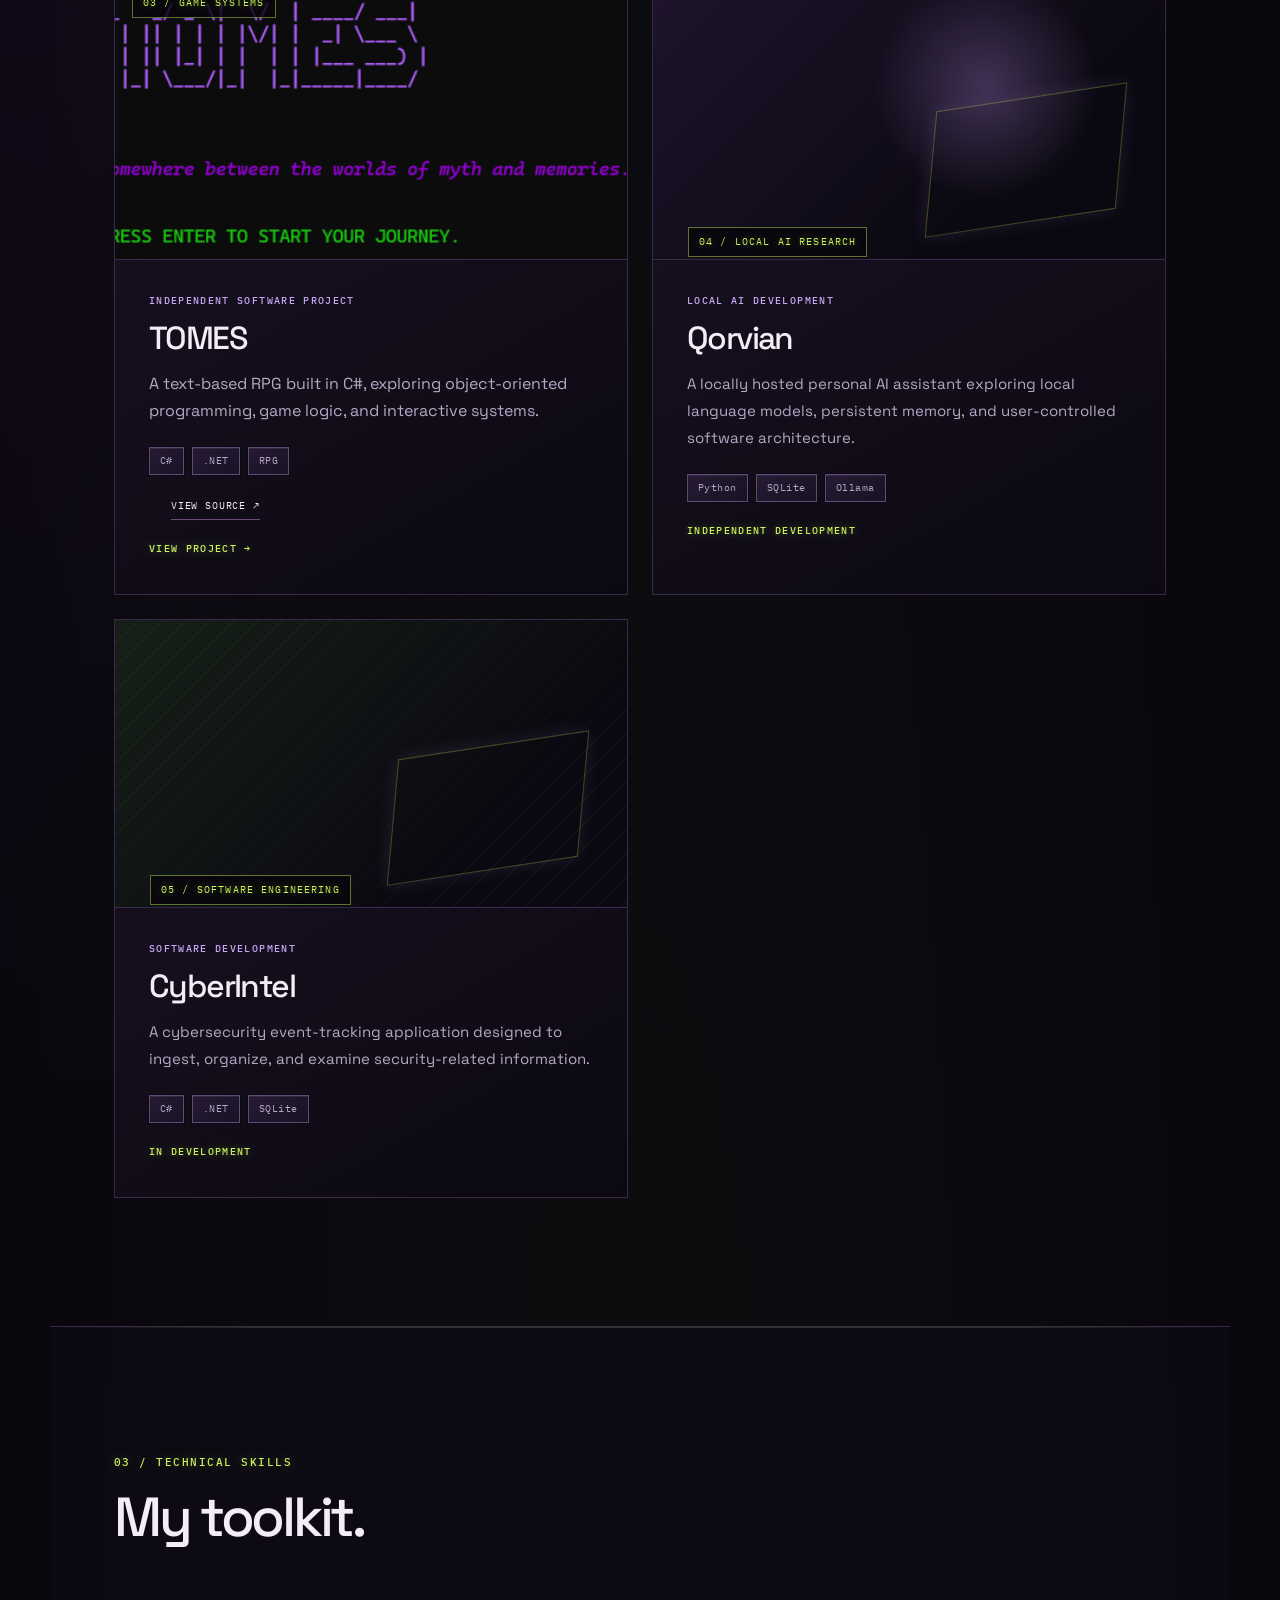
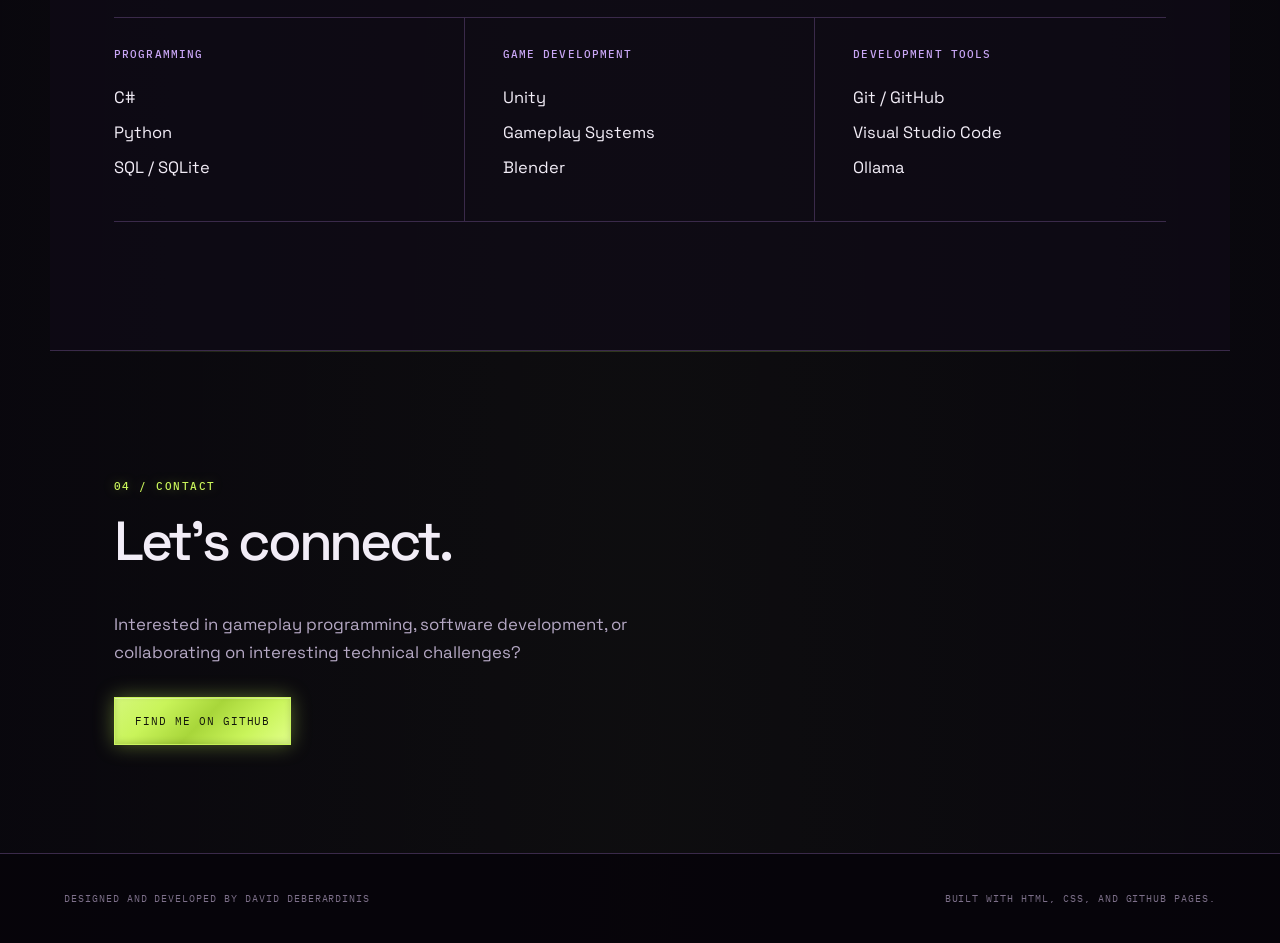
==== commit b78c8aeb: "Updated index to get glitch load working" ====
--- a/index.html
+++ b/index.html
@@ -1,4 +1,3 @@
-
 <!DOCTYPE html>
 <html lang="en">
 <head>
@@ -10,10 +9,10 @@
 
     <link rel="stylesheet" href="css/style.css">
 </head>
-<body>
-    <!-- Atmosphere layers -->
-    <!-- Boot / atmosphere layers -->
-    <div class="crt-overlay" aria-hidden="true"></div>
+    <body class="booting">
+
+        <!--<!-- Atmosphere <!-- CRT + Particles -->
+        <div class="crt-overlay" aria-hidden="true"></div>
 
         <div class="particles" aria-hidden="true">
             <div class="particle"></div>
@@ -31,394 +30,358 @@
             <div class="orb orb-4"></div>
         </div>
 
-        <!-- Biomechanical fragments (hero decoration) -->
-        <div class="biomech-fragments" aria-hidden="true">
-            <div class="frag frag-1"></div>
-            <div class="frag frag-2"></div>
-            <div class="frag frag-3"></div>
-            <div class="frag frag-4"></div>
-        </div>
-
-    <!-- Navigation -->
-    <header class="site-header">
-        <nav class="navbar">
-            
-            <a href="#" class="logo">
-                <svg class="brand-mark" viewBox="0 0 180 180" aria-hidden="true">
-                    <path d="M38 20 H100 A70 70 0 0 1 100 160 H38 Z"
-                        fill="none" stroke="currentColor" stroke-width="7"/>
-                    <path d="M58 43 H99 A47 47 0 0 1 99 137 H58 Z"
-                        fill="none" stroke="currentColor" stroke-width="3" opacity=".4"/>
-                    <path d="M58 90 H122 M111 79 L122 90 L111 101"
-                        fill="none" stroke="currentColor" stroke-width="5"/>
-                </svg>
-                <span class="brand-name">DEBERARDINIS DESIGN</span>
-            </a>
-
-
-            <ul class="nav-links">
-                <li><a href="#about">About</a></li>
-                <li><a href="#projects">Projects</a></li>
-                <li><a href="#skills">Skills</a></li>
-                <li><a href="#contact">Contact</a></li>
-            </ul>
-        </nav>
-    </header>
-
-    <main>
-
-        <!-- Hero Section -->
- 
-        <section class="hero">
-
-            <div class="hero-watermark" aria-hidden="true">
-                <svg viewBox="0 0 180 180">
-                    <path d="M38 20 H100 A70 70 0 0 1 100 160 H38 Z"
-                        fill="none" stroke="currentColor" stroke-width="3"/>
-                    <path d="M58 43 H99 A47 47 0 0 1 99 137 H58 Z"
-                        fill="none" stroke="currentColor" stroke-width="1.5"/>
-                    <path d="M58 90 H122 M111 79 L122 90 L111 101"
-                        fill="none" stroke="currentColor" stroke-width="2"/>
-                </svg>
-            </div>
-
-
-            <div class="hero-topline">
-                <span>PORTFOLIO / 2026—2027</span>
-                <span>GAMEPLAY / ENGINEERING</span>
-            </div>
-
-            <div class="hero-content">
-
-               <p class="eyebrow">SOFTWARE DEVELOPMENT / GAMEPLAY PROGRAMMING</p>
+        <!-- Navigation -->
+        <header class="site-header">
+            <nav class="navbar">
+                <a href="#" class="logo">
+                    <svg class="brand-mark" viewBox="0 0 180 180" aria-hidden="true">
+                        <path d="M38 20 H100 A70 70 0 0 1 100 160 H38 Z"
+                            fill="none" stroke="currentColor" stroke-width="7"/>
+                        <path d="M58 43 H99 A47 47 0 0 1 99 137 H58 Z"
+                            fill="none" stroke="currentColor" stroke-width="3" opacity=".4"/>
+                        <path d="M58 90 H122 M111 79 L122 90 L111 101"
+                            fill="none" stroke="currentColor" stroke-width="5"/>
+                    </svg>
+                    <span class="brand-name">DEBERARDINIS DESIGN</span>
+                </a>
+
+                <ul class="nav-links">
+                    <li><a href="#about">About</a></li>
+                    <li><a href="#projects">Projects</a></li>
+                    <li><a href="#skills">Skills</a></li>
+                    <li><a href="#contact">Contact</a></li>
+                </ul>
+            </nav>
+        </header>
+
+        <main>
+
+            <!-- Hero Section -->
+            <section class="hero">
+
+                <!-- Biomechanical fragments live inside the hero -->
+                <div class="biomech-fragments" aria-hidden="true">
+                    <div class="frag frag-1"></div>
+                    <div class="frag frag-2"></div>
+                    <div class="frag frag-3"></div>
+                    <div class="frag frag-4"></div>
+                </div>
+
+                <div class="hero-watermark" aria-hidden="true">
+                    <svg viewBox="0 0 180 180">
+                        <path d="M38 20 H100 A70 70 0 0 1 100 160 H38 Z"
+                            fill="none" stroke="currentColor" stroke-width="3"/>
+                        <path d="M58 43 H99 A47 47 0 0 1 99 137 H58 Z"
+                            fill="none" stroke="currentColor" stroke-width="1.5"/>
+                        <path d="M58 90 H122 M111 79 L122 90 L111 101"
+                            fill="none" stroke="currentColor" stroke-width="2"/>
+                    </svg>
+                </div>
+
+                <div class="hero-topline">
+                    <span>PORTFOLIO / 2026—2027</span>
+                    <span>GAMEPLAY / ENGINEERING</span>
+                </div>
+
+                <div class="hero-content">
+                    <p class="eyebrow">SOFTWARE DEVELOPMENT / GAMEPLAY PROGRAMMING</p>
 
                     <h1>
                         Software for<br>
                         <span>interactive worlds.</span>
                     </h1>
-                <div class="hero-bottom">
-
+
+                    <div class="hero-bottom">
                         <p class="hero-description">
                             Building software, gameplay systems, and interactive experiences
                             through engineering and experimentation.
                         </p>
 
-                    <a href="#projects" class="hero-link">
-                        EXPLORE SELECTED WORK <span>↘</span>
+                        <a href="#projects" class="hero-link">
+                            EXPLORE SELECTED WORK <span>↘</span>
+                        </a>
+                    </div>
+                </div>
+
+                <div class="hero-footer">
+                    <span>UNITY / C# / PYTHON / SOFTWARE</span>
+                    <span>SCROLL TO EXPLORE ↓</span>
+                </div>
+            </section>
+
+            <!-- About Section -->
+            <section id="about" class="section about">
+                <div class="section-heading">
+                    <p class="eyebrow">01 / ABOUT</p>
+                    <h2>A little about me.</h2>
+                </div>
+
+                <div class="about-content">
+                    <p>
+                        I'm currently pursuing an Associate degree in Simulation
+                        and Game Design at Central Piedmont Community College,
+                        following the Programming pathway.
+                    </p>
+                    <p>
+                        My interests extend beyond simply making games work.
+                        I enjoy understanding how systems interact, diagnosing
+                        problems, and building solutions to unfamiliar technical
+                        challenges.
+                    </p>
+                    <p>
+                        My work includes Unity gameplay systems, independent
+                        C# projects, locally hosted AI experimentation, and
+                        software development.
+                    </p>
+                </div>
+            </section>
+
+            <!-- Projects Section -->
+            <section id="projects" class="section projects">
+                <div class="section-heading">
+                    <p class="eyebrow">02 / SELECTED WORK</p>
+                    <h2>Built from the inside.</h2>
+                    <p class="section-description">
+                        A selection of independent projects, gameplay systems,
+                        and engineering experiments.
+                    </p>
+                </div>
+
+                <div class="project-grid">
+
+                    <!-- 01 · Diseased (Featured) -->
+                    <a href="diseased.html" class="project-card-link">
+                        <article class="project-card featured">
+                            <div class="project-image">
+                                <img src="images/Diseased/Diseased4.png" alt="Diseased gameplay screenshot">
+                                <span class="project-index">01 / FEATURED PROJECT</span>
+                            </div>
+
+                            <div class="project-info">
+                                <p class="project-type">GAME JAM / GAMEPLAY PROGRAMMING</p>
+                                <h3>Diseased</h3>
+                                <p>
+                                    A Unity game developed during a team game jam,
+                                    where I served as the sole programmer. I designed
+                                    and implemented interconnected gameplay systems,
+                                    including player movement, health, inventory,
+                                    crafting, NPC dialogue, and quest progression.
+                                    Working under a tight deadline, I took on
+                                    unfamiliar technical challenges and brought
+                                    the core gameplay loop together.
+                                </p>
+
+                                <div class="tech-stack">
+                                    <span>Unity</span>
+                                    <span>C#</span>
+                                    <span>Git</span>
+                                </div>
+
+                                <div class="project-links">
+                                    <a href="https://play.unity.com/en/games/17efc226-d9a9-4859-8cf5-b89621d71ea8/diseased"
+                                    target="_blank" rel="noopener noreferrer">
+                                        PLAY GAME ↗
+                                    </a>
+                                    <a href="https://github.com/ddeberardin337/Diseased"
+                                    target="_blank" rel="noopener noreferrer">
+                                        VIEW SOURCE ↗
+                                    </a>
+                                </div>
+
+                                <p class="project-status">COMPLETED / FALL 2026 GAME JAM</p>
+                            </div>
+                        </article>
                     </a>
 
-                </div>
-
-            </div>
-
-            <div class="hero-footer">
-                <span>UNITY / C# / PYTHON / SOFTWARE</span>
-                <span>SCROLL TO EXPLORE ↓</span>
-            </div>
-
-        </section>
-
-
-        <!-- About Section -->
-        <section id="about" class="section about">
-            <div class="section-heading">
-                <p class="eyebrow">01 / ABOUT</p>
-                <h2>A little about me.</h2>
-            </div>
-
-            <div class="about-content">
-                <p>
-                    I'm currently pursuing an Associate degree in Simulation
-                    and Game Design at Central Piedmont Community College,
-                    following the Programming pathway.
-                </p>
-
-                <p>
-                    My interests extend beyond simply making games work.
-                    I enjoy understanding how systems interact, diagnosing
-                    problems, and building solutions to unfamiliar technical
-                    challenges.
-                </p>
-
-                <p>
-                    My work includes Unity gameplay systems, independent
-                    C# projects, locally hosted AI experimentation, and
-                    software development.
-                </p>
-            </div>
-        </section>
-
-        <!-- Projects Section -->
-        <section id="projects" class="section projects">
-            <div class="section-heading">
-                <p class="eyebrow">02 / SELECTED WORK</p>
-                <h2>Built from the inside.</h2>
-                <p class="section-description">
-                    A selection of independent projects, gameplay systems,
-                    and engineering experiments.
-                </p>
-            </div>
-
-
-            <div class="project-grid">
-
-            <a href="diseased.html" class="project-card-link">
-                    <article class="project-card featured">
-                        <div class="project-image">
-                            <img src="images/Diseased/Diseased4.png"
-                                alt="Diseased gameplay screenshot">
-                            <span class="project-index">01 / FEATURED PROJECT</span>
-                        </div>
-
+                    <!-- 02 · Dr. Flatline -->
+                    <article class="project-card">
+                        <div class="project-image placeholder-horror">
+                            <span>02 / INDEPENDENT DEVELOPMENT</span>
+                        </div>
                         <div class="project-info">
-                            <p class="project-type">GAME JAM / GAMEPLAY PROGRAMMING</p>
-                            <h3>Diseased</h3>
-
+                            <p class="project-type">INDEPENDENT GAME DEVELOPMENT</p>
+                            <h3>Dr. Flatline</h3>
                             <p>
-                                A Unity game developed during a team game jam,
-                                where I served as the sole programmer. I designed
-                                and implemented interconnected gameplay systems,
-                                including player movement, health, inventory,
-                                crafting, NPC dialogue, and quest progression.
-                                Working under a tight deadline, I took on
-                                unfamiliar technical challenges and brought
-                                the core gameplay loop together.
+                                An independently developed 3D horror game
+                                exploring first-person gameplay, environmental
+                                interaction, and survival mechanics.
                             </p>
-
                             <div class="tech-stack">
                                 <span>Unity</span>
                                 <span>C#</span>
-                                <span>Git</span>
-                            </div>
-
-                        
-
-                        <div class="project-links">
-                            <a href="https://play.unity.com/en/games/17efc226-d9a9-4859-8cf5-b89621d71ea8/diseased"
-                            target="_blank"
-                            rel="noopener noreferrer">
-                                PLAY GAME ↗
-                            </a>
-
-                            <a href="https://github.com/ddeberardin337/Diseased"
-                            target="_blank"
-                            rel="noopener noreferrer">
-                                VIEW SOURCE ↗
-                            </a>
-                        </div>
-
-                        <p class="project-status">
-                            COMPLETED / FALL 2026 GAME JAM
-                        </p>
-
+                                <span>Blender</span>
+                            </div>
+                            <p class="project-status">In development</p>
+                        </div>
                     </article>
+
+                    <!-- 03 · TOMES -->
+                    <a href="tomes.html" class="project-card-link">
+                        <article class="project-card">
+                            <div class="project-image">
+                                <img src="images/Tomes/TomesScreen.png" alt="TOMES title card">
+                                <span>03 / GAME SYSTEMS</span>
+                            </div>
+                            <div class="project-info">
+                                <p class="project-type">INDEPENDENT SOFTWARE PROJECT</p>
+                                <h3>TOMES</h3>
+                                <p>
+                                    A text-based RPG built in C#, exploring
+                                    object-oriented programming, game logic,
+                                    and interactive systems.
+                                </p>
+                                <div class="tech-stack">
+                                    <span>C#</span>
+                                    <span>.NET</span>
+                                    <span>RPG</span>
+                                </div>
+                                <div class="project-links">
+                                    <a href="https://github.com/ddeberardin337/TOMES"
+                                    target="_blank" rel="noopener noreferrer">
+                                        VIEW SOURCE ↗
+                                    </a>
+                                </div>
+                                <p class="project-status">VIEW PROJECT →</p>
+                            </div>
+                        </article>
+                    </a>
+
+                    <!-- 04 · Qorvian -->
+                    <article class="project-card">
+                        <div class="project-image placeholder-qorvian">
+                            <span>04 / LOCAL AI RESEARCH</span>
+                        </div>
+                        <div class="project-info">
+                            <p class="project-type">LOCAL AI DEVELOPMENT</p>
+                            <h3>Qorvian</h3>
+                            <p>
+                                A locally hosted personal AI assistant exploring
+                                local language models, persistent memory,
+                                and user-controlled software architecture.
+                            </p>
+                            <div class="tech-stack">
+                                <span>Python</span>
+                                <span>SQLite</span>
+                                <span>Ollama</span>
+                            </div>
+                            <p class="project-status">Independent development</p>
+                        </div>
+                    </article>
+
+                    <!-- 05 · CyberIntel -->
+                    <article class="project-card">
+                        <div class="project-image placeholder-cyberintel">
+                            <span>05 / SOFTWARE ENGINEERING</span>
+                        </div>
+                        <div class="project-info">
+                            <p class="project-type">SOFTWARE DEVELOPMENT</p>
+                            <h3>CyberIntel</h3>
+                            <p>
+                                A cybersecurity event-tracking application
+                                designed to ingest, organize, and examine
+                                security-related information.
+                            </p>
+                            <div class="tech-stack">
+                                <span>C#</span>
+                                <span>.NET</span>
+                                <span>SQLite</span>
+                            </div>
+                            <p class="project-status">In development</p>
+                        </div>
+                    </article>
+
+                </div>
+            </section>
+
+            <!-- Skills Section -->
+            <section id="skills" class="section skills">
+                <div class="section-heading">
+                    <p class="eyebrow">03 / TECHNICAL SKILLS</p>
+                    <h2>My toolkit.</h2>
+                </div>
+
+                <div class="skills-grid">
+                    <div class="skill-group">
+                        <h3>Programming</h3>
+                        <p>C#</p>
+                        <p>Python</p>
+                        <p>SQL / SQLite</p>
+                    </div>
+                    <div class="skill-group">
+                        <h3>Game Development</h3>
+                        <p>Unity</p>
+                        <p>Gameplay Systems</p>
+                        <p>Blender</p>
+                    </div>
+                    <div class="skill-group">
+                        <h3>Development Tools</h3>
+                        <p>Git / GitHub</p>
+                        <p>Visual Studio Code</p>
+                        <p>Ollama</p>
+                    </div>
+                </div>
+            </section>
+
+            <!-- Contact Section -->
+            <section id="contact" class="section contact">
+                <div class="section-heading">
+                    <p class="eyebrow">04 / CONTACT</p>
+                    <h2>Let's connect.</h2>
+                </div>
+
+                <p>
+                    Interested in gameplay programming, software development,
+                    or collaborating on interesting technical challenges?
+                </p>
+
+                <a href="https://github.com/ddeberardin337"
+                target="_blank"
+                rel="noopener noreferrer"
+                class="button button-primary">
+                    Find me on GitHub
                 </a>
-
-                <article class="project-card">
-                    <div class="project-image placeholder-horror">
-                        <span>02 / INDEPENDENT DEVELOPMENT</span>
-                    </div>
-
-                    <div class="project-info">
-                        <p class="project-type">INDEPENDENT GAME DEVELOPMENT</p>
-                        <h3>Dr. Flatline</h3>
-
-                        <p>
-                            An independently developed 3D horror game
-                            exploring first-person gameplay, environmental
-                            interaction, and survival mechanics.
-                        </p>
-
-                        <div class="tech-stack">
-                            <span>Unity</span>
-                            <span>C#</span>
-                            <span>Blender</span>
-                        </div>
-
-                        <p class="project-status">In development</p>
-                    </div>
-                </article>
-
-
-            <a href="tomes.html" class="project-card-link">
-                <article class="project-card">
-                    <div class="project-image">
-                        <img src="images/Tomes/TomesScreen.png" alt="TOMES title card.">
-                        <span>03 / GAME SYSTEMS</span>
-                    </div>
-
-                    <div class="project-info">
-                        <p class="project-type">INDEPENDENT SOFTWARE PROJECT</p>
-                        <h3>TOMES</h3>
-
-                        <p>
-                            A text-based RPG built in C#, exploring
-                            object-oriented programming, game logic,
-                            and interactive systems.
-                        </p>
-
-                        <div class="tech-stack">
-                            <span>C#</span>
-                            <span>.NET</span>
-                            <span>RPG</span>
-                        </div>
-
-                        <p class="project-status">VIEW PROJECT &rarr;</p>
-                            <a href="https://github.com/ddeberardin337/TOMES"
-                                target="_blank"
-                                rel="noopener noreferrer">
-                                    VIEW SOURCE ↗
-                                </a>
-                    </div>
-                </article>
-            </a>
-
-
-                <article class="project-card">
-                    <div class="project-image placeholder-qorvian">
-                        <span>04 / LOCAL AI RESEARCH</span>
-                    </div>
-
-                    <div class="project-info">
-                        <p class="project-type">LOCAL AI DEVELOPMENT</p>
-                        <h3>Qorvian</h3>
-
-                        <p>
-                            A locally hosted personal AI assistant exploring
-                            local language models, persistent memory,
-                            and user-controlled software architecture.
-                        </p>
-
-                        <div class="tech-stack">
-                            <span>Python</span>
-                            <span>SQLite</span>
-                            <span>Ollama</span>
-                        </div>
-
-                        <p class="project-status">Independent development</p>
-                    </div>
-                </article>
-
-                <article class="project-card">
-                    <div class="project-image placeholder-cyberintel">
-                        <span>05 / SOFTWARE ENGINEERING</span>
-                    </div>
-
-                    <div class="project-info">
-                        <p class="project-type">SOFTWARE DEVELOPMENT</p>
-                        <h3>CyberIntel</h3>
-
-                        <p>
-                            A cybersecurity event-tracking application
-                            designed to ingest, organize, and examine
-                            security-related information.
-                        </p>
-
-                        <div class="tech-stack">
-                            <span>C#</span>
-                            <span>.NET</span>
-                            <span>SQLite</span>
-                        </div>
-
-                        <p class="project-status">In development</p>
-                    </div>
-                </article>
-
-            </div>
-        </section>
-
-        <!-- Skills Section -->
-        <section id="skills" class="section skills">
-            <div class="section-heading">
-                <p class="eyebrow">03 / TECHNICAL SKILLS</p>
-                <h2>My toolkit.</h2>
-            </div>
-
-            <div class="skills-grid">
-                <div class="skill-group">
-                    <h3>Programming</h3>
-                    <p>C#</p>
-                    <p>Python</p>
-                    <p>SQL / SQLite</p>
-                </div>
-
-                <div class="skill-group">
-                    <h3>Game Development</h3>
-                    <p>Unity</p>
-                    <p>Gameplay Systems</p>
-                    <p>Blender</p>
-                </div>
-
-                <div class="skill-group">
-                    <h3>Development Tools</h3>
-                    <p>Git / GitHub</p>
-                    <p>Visual Studio Code</p>
-                    <p>Ollama</p>
-                </div>
-            </div>
-        </section>
-
-        <!-- Contact Section -->
-        <section id="contact" class="section contact">
-            <div class="section-heading">
-                <p class="eyebrow">04 / CONTACT</p>
-                <h2>Let's connect.</h2>
-            </div>
-
-            <p>
-                Interested in gameplay programming, software development,
-                or collaborating on interesting technical challenges?
-            </p>
-
-            <a href="https://github.com/ddeberardin337"
-               target="_blank"
-               rel="noopener noreferrer"
-               class="button button-primary">
-                Find me on GitHub
-            </a>
-        </section>
-
-    </main>
-
-    <footer class="site-footer">
-        <p>Designed and developed by David DeBerardinis</p>
-        <p>Built with HTML, CSS, and GitHub Pages.</p>
-    </footer>
-
-    <script>
-        (function () {
-            // Remove boot class after sequence
-            window.addEventListener('load', () => {
-                setTimeout(() => {
-                    document.body.classList.remove('booting');
-                }, 2000);
-            });
-
-            // Gentle reactive particles
-            const particles = document.querySelectorAll('.particle, .orb');
-            let mouseX = window.innerWidth / 2;
-            let mouseY = window.innerHeight / 2;
-
-            document.addEventListener('mousemove', (e) => {
-                mouseX = e.clientX;
-                mouseY = e.clientY;
-            });
-
-            function updateParticles() {
-                particles.forEach((p, i) => {
-                    const rect = p.getBoundingClientRect();
-                    const cx = rect.left + rect.width / 2;
-                    const cy = rect.top + rect.height / 2;
-                    const strength = 0.012 * ((i % 3) + 1);
-                    const dx = (mouseX - cx) * strength;
-                    const dy = (mouseY - cy) * strength;
-                    p.style.transform = `translate(${dx}px, ${dy}px)`;
+            </section>
+
+        </main>
+
+        <footer class="site-footer">
+            <p>Designed and developed by David DeBerardinis</p>
+            <p>Built with HTML, CSS, and GitHub Pages.</p>
+        </footer>
+
+        <script>
+            (function () {
+                // Remove boot class after sequence
+                window.addEventListener('load', () => {
+                    setTimeout(() => {
+                        document.body.classList.remove('booting');
+                    }, 2000);
                 });
-                requestAnimationFrame(updateParticles);
-            }
-            updateParticles();
-        })();
-    </script>
-
-</body>
-</html>
+
+                // Gentle reactive particles
+                const particles = document.querySelectorAll('.particle, .orb');
+                let mouseX = window.innerWidth / 2;
+                let mouseY = window.innerHeight / 2;
+
+                document.addEventListener('mousemove', (e) => {
+                    mouseX = e.clientX;
+                    mouseY = e.clientY;
+                });
+
+                function updateParticles() {
+                    particles.forEach((p, i) => {
+                        const rect = p.getBoundingClientRect();
+                        const cx = rect.left + rect.width / 2;
+                        const cy = rect.top + rect.height / 2;
+                        const strength = 0.012 * ((i % 3) + 1);
+                        const dx = (mouseX - cx) * strength;
+                        const dy = (mouseY - cy) * strength;
+                        p.style.transform = `translate(${dx}px, ${dy}px)`;
+                    });
+                    requestAnimationFrame(updateParticles);
+                }
+                updateParticles();
+            })();
+        </script>
+    </body>
+</html>
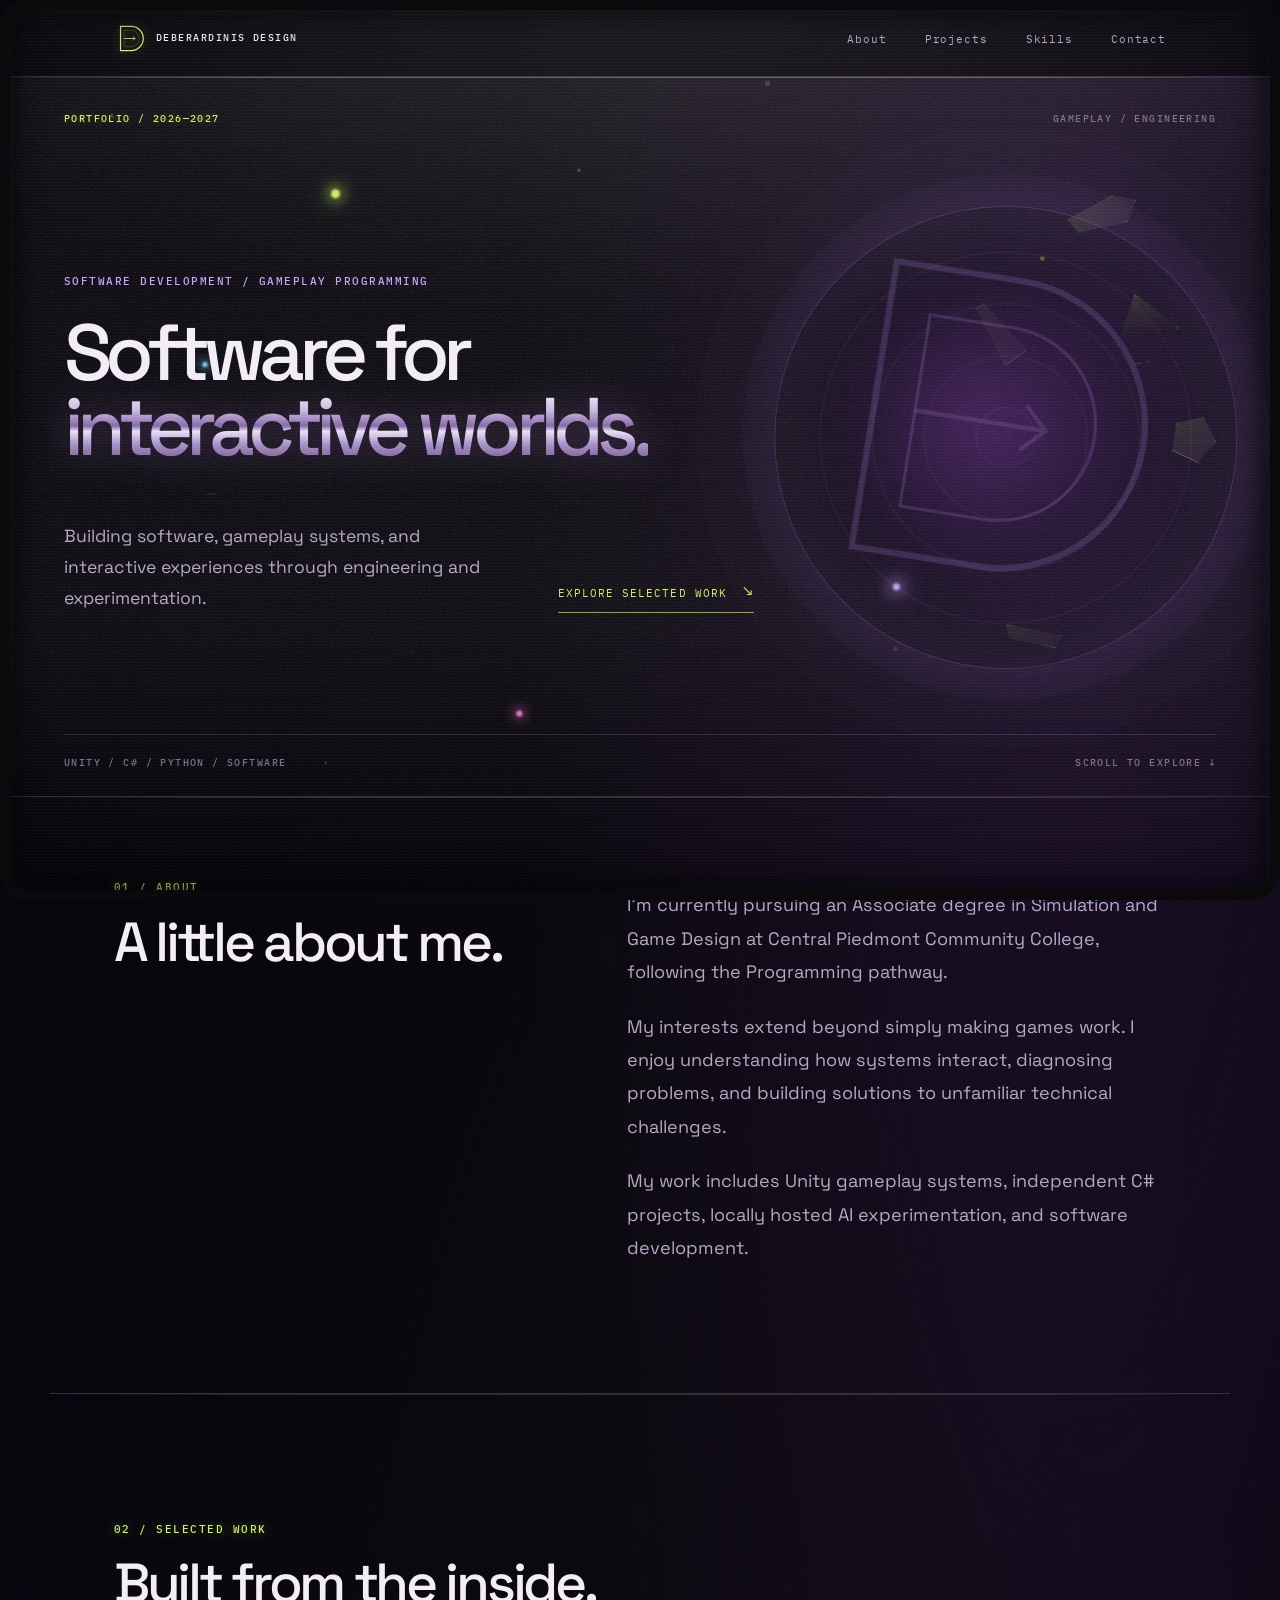
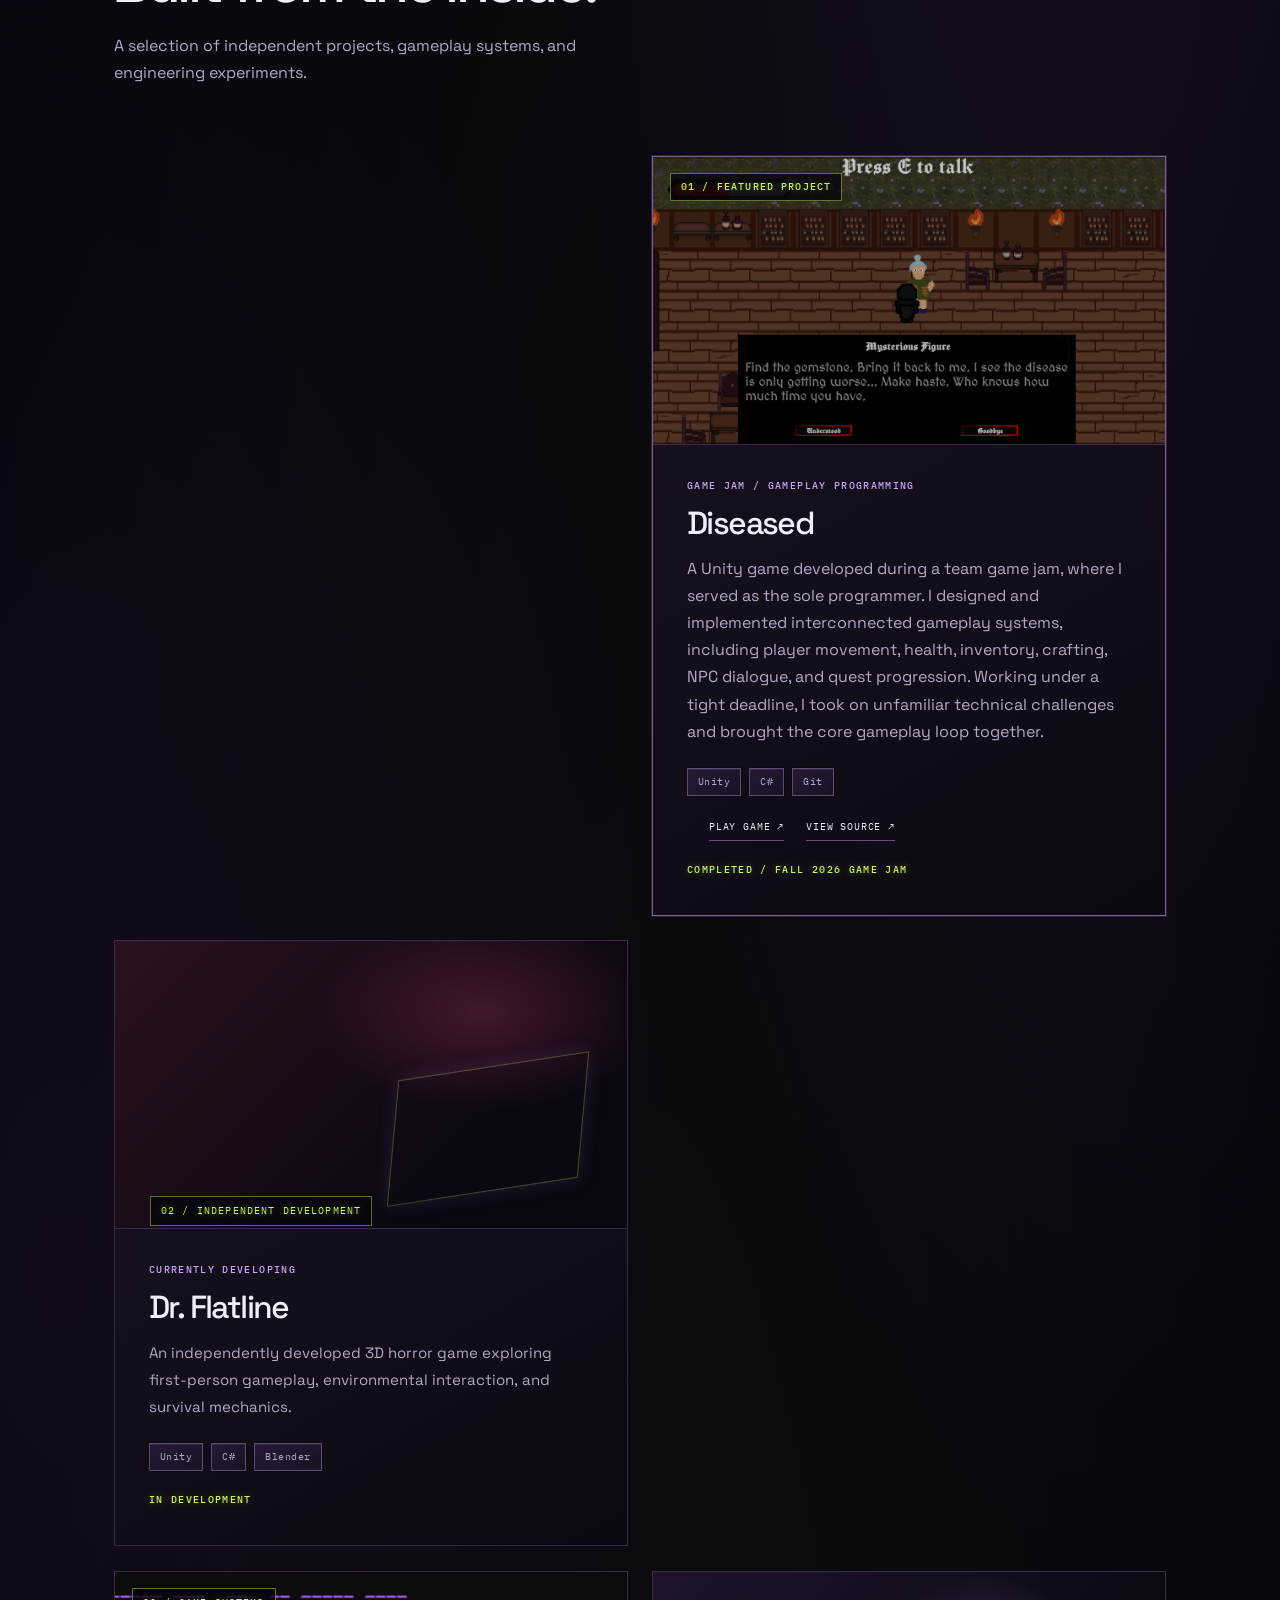
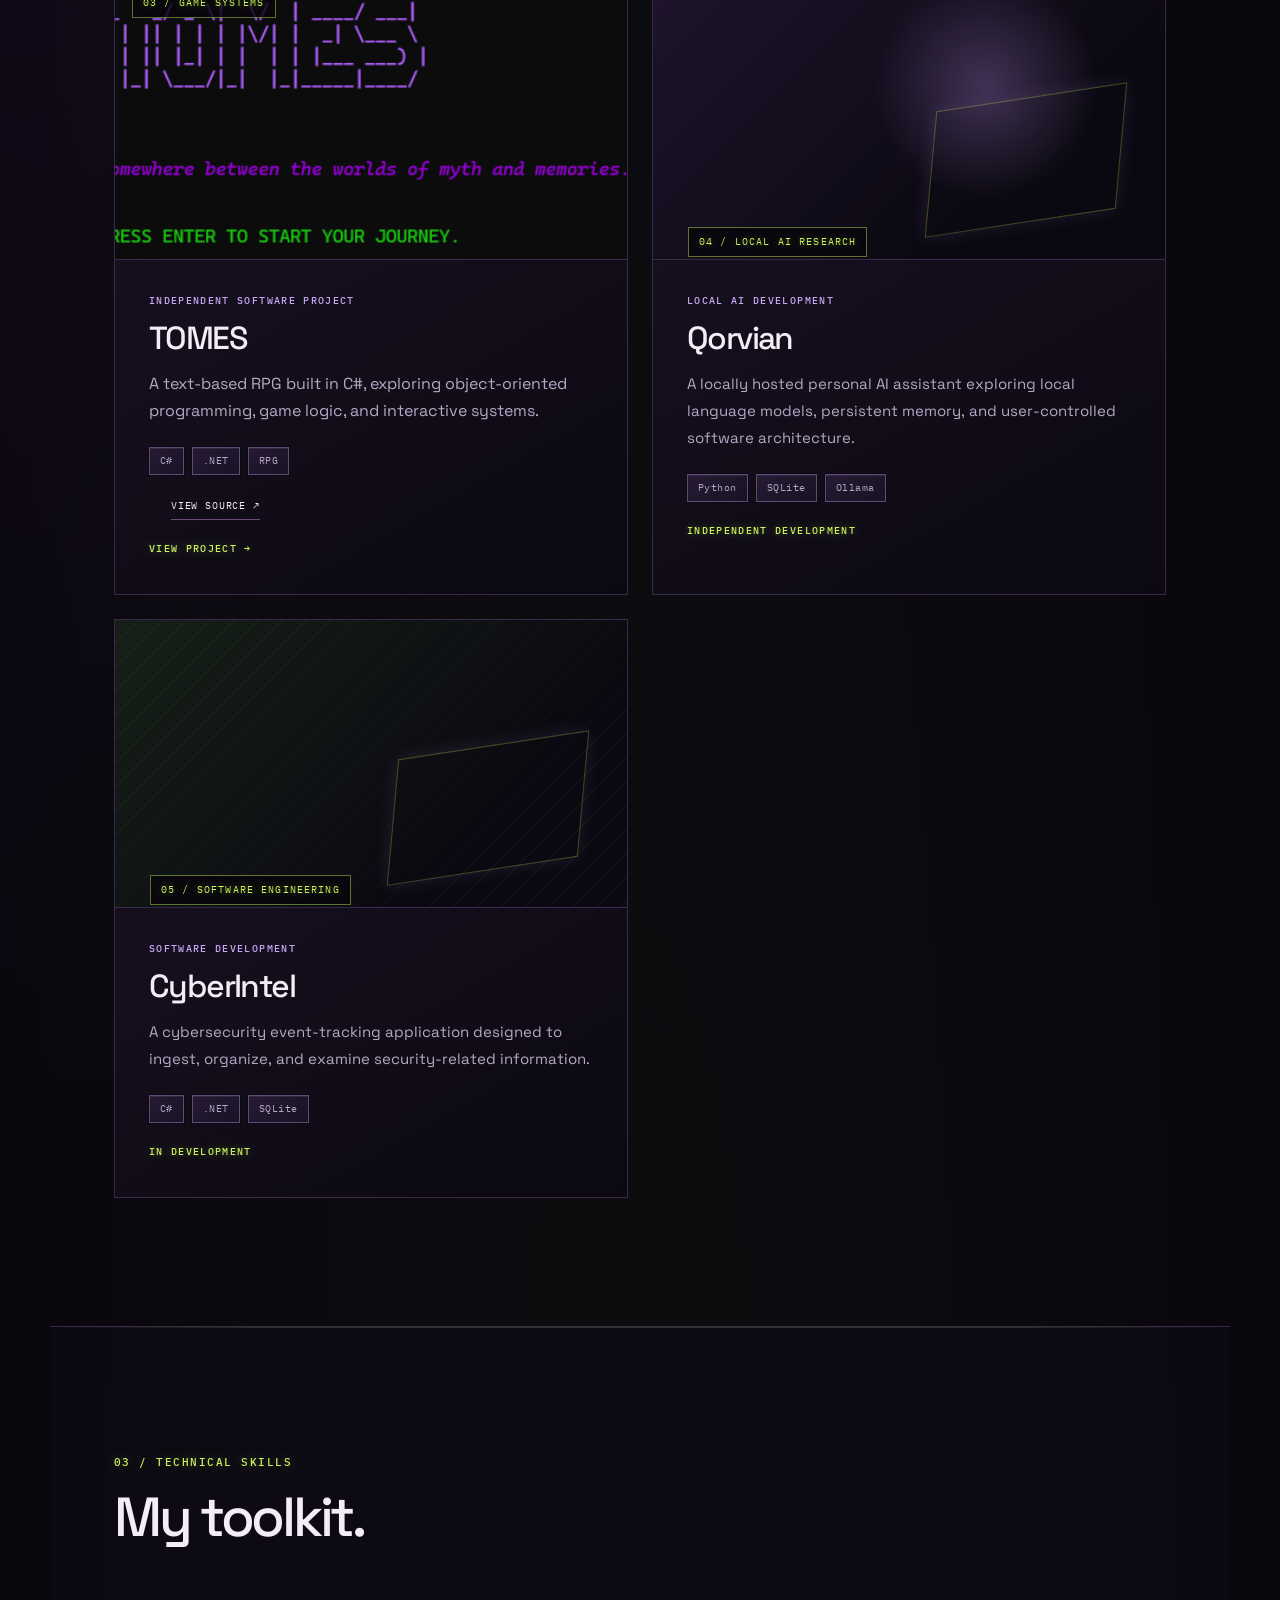
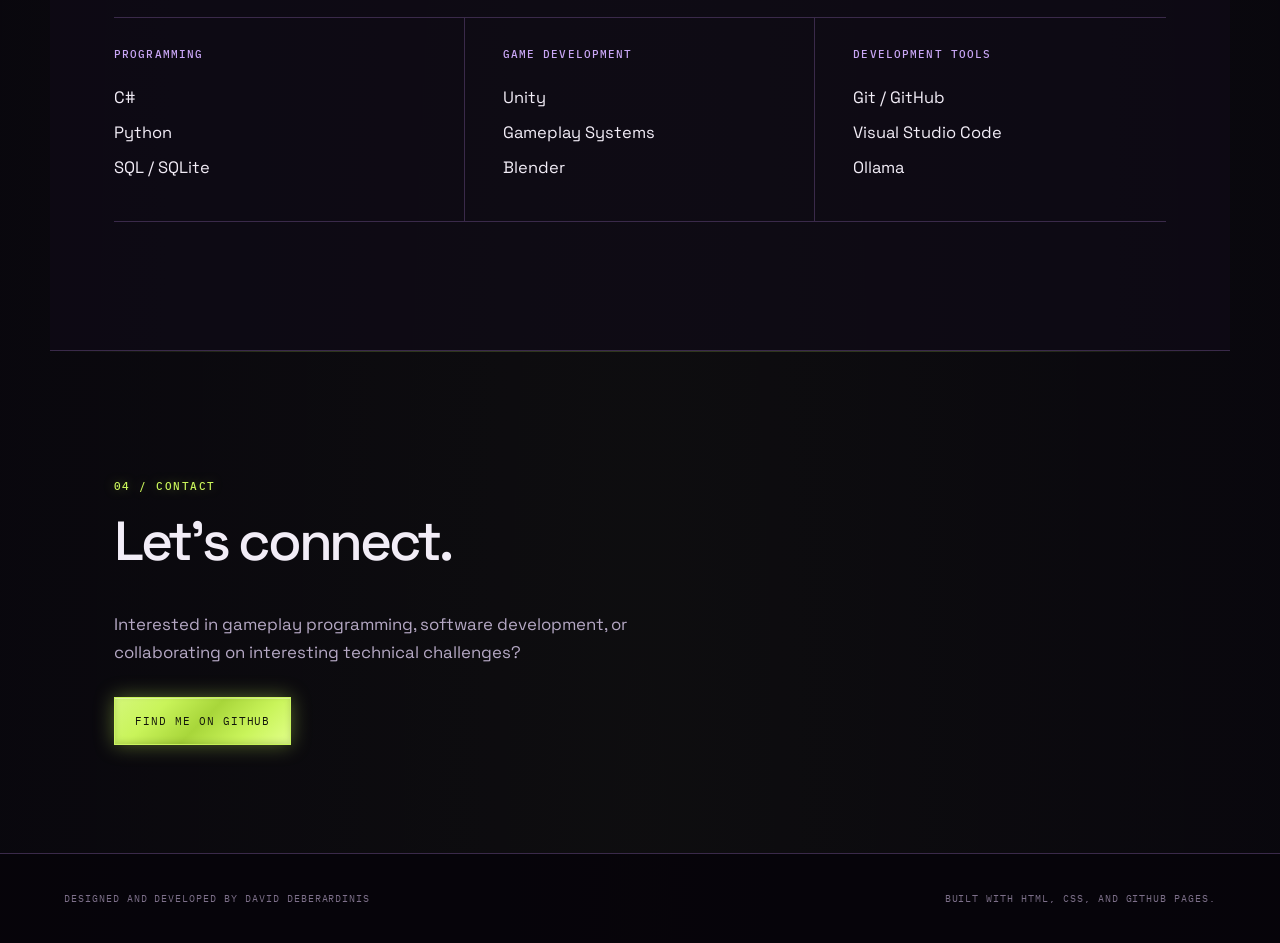
==== commit c4103d03: "Added Dr.Flatline page" ====
--- a/index.html
+++ b/index.html
@@ -194,26 +194,28 @@
                     </a>
 
                     <!-- 02 · Dr. Flatline -->
-                    <article class="project-card">
-                        <div class="project-image placeholder-horror">
-                            <span>02 / INDEPENDENT DEVELOPMENT</span>
-                        </div>
-                        <div class="project-info">
-                            <p class="project-type">INDEPENDENT GAME DEVELOPMENT</p>
-                            <h3>Dr. Flatline</h3>
-                            <p>
-                                An independently developed 3D horror game
-                                exploring first-person gameplay, environmental
-                                interaction, and survival mechanics.
-                            </p>
-                            <div class="tech-stack">
-                                <span>Unity</span>
-                                <span>C#</span>
-                                <span>Blender</span>
-                            </div>
-                            <p class="project-status">In development</p>
-                        </div>
-                    </article>
+                    <a href="dr-flatline.html" class="project-card-link">
+                        <article class="project-card">
+                            <div class="project-image placeholder-horror">
+                                <span>02 / INDEPENDENT DEVELOPMENT</span>
+                            </div>
+                            <div class="project-info">
+                                <p class="project-type">CURRENTLY DEVELOPING</p>
+                                <h3>Dr. Flatline</h3>
+                                <p>
+                                    An independently developed 3D horror game
+                                    exploring first-person gameplay, environmental
+                                    interaction, and survival mechanics.
+                                </p>
+                                <div class="tech-stack">
+                                    <span>Unity</span>
+                                    <span>C#</span>
+                                    <span>Blender</span>
+                                </div>
+                                <p class="project-status">In development</p>
+                            </div>
+                        </article>
+                    </a>
 
                     <!-- 03 · TOMES -->
                     <a href="tomes.html" class="project-card-link">
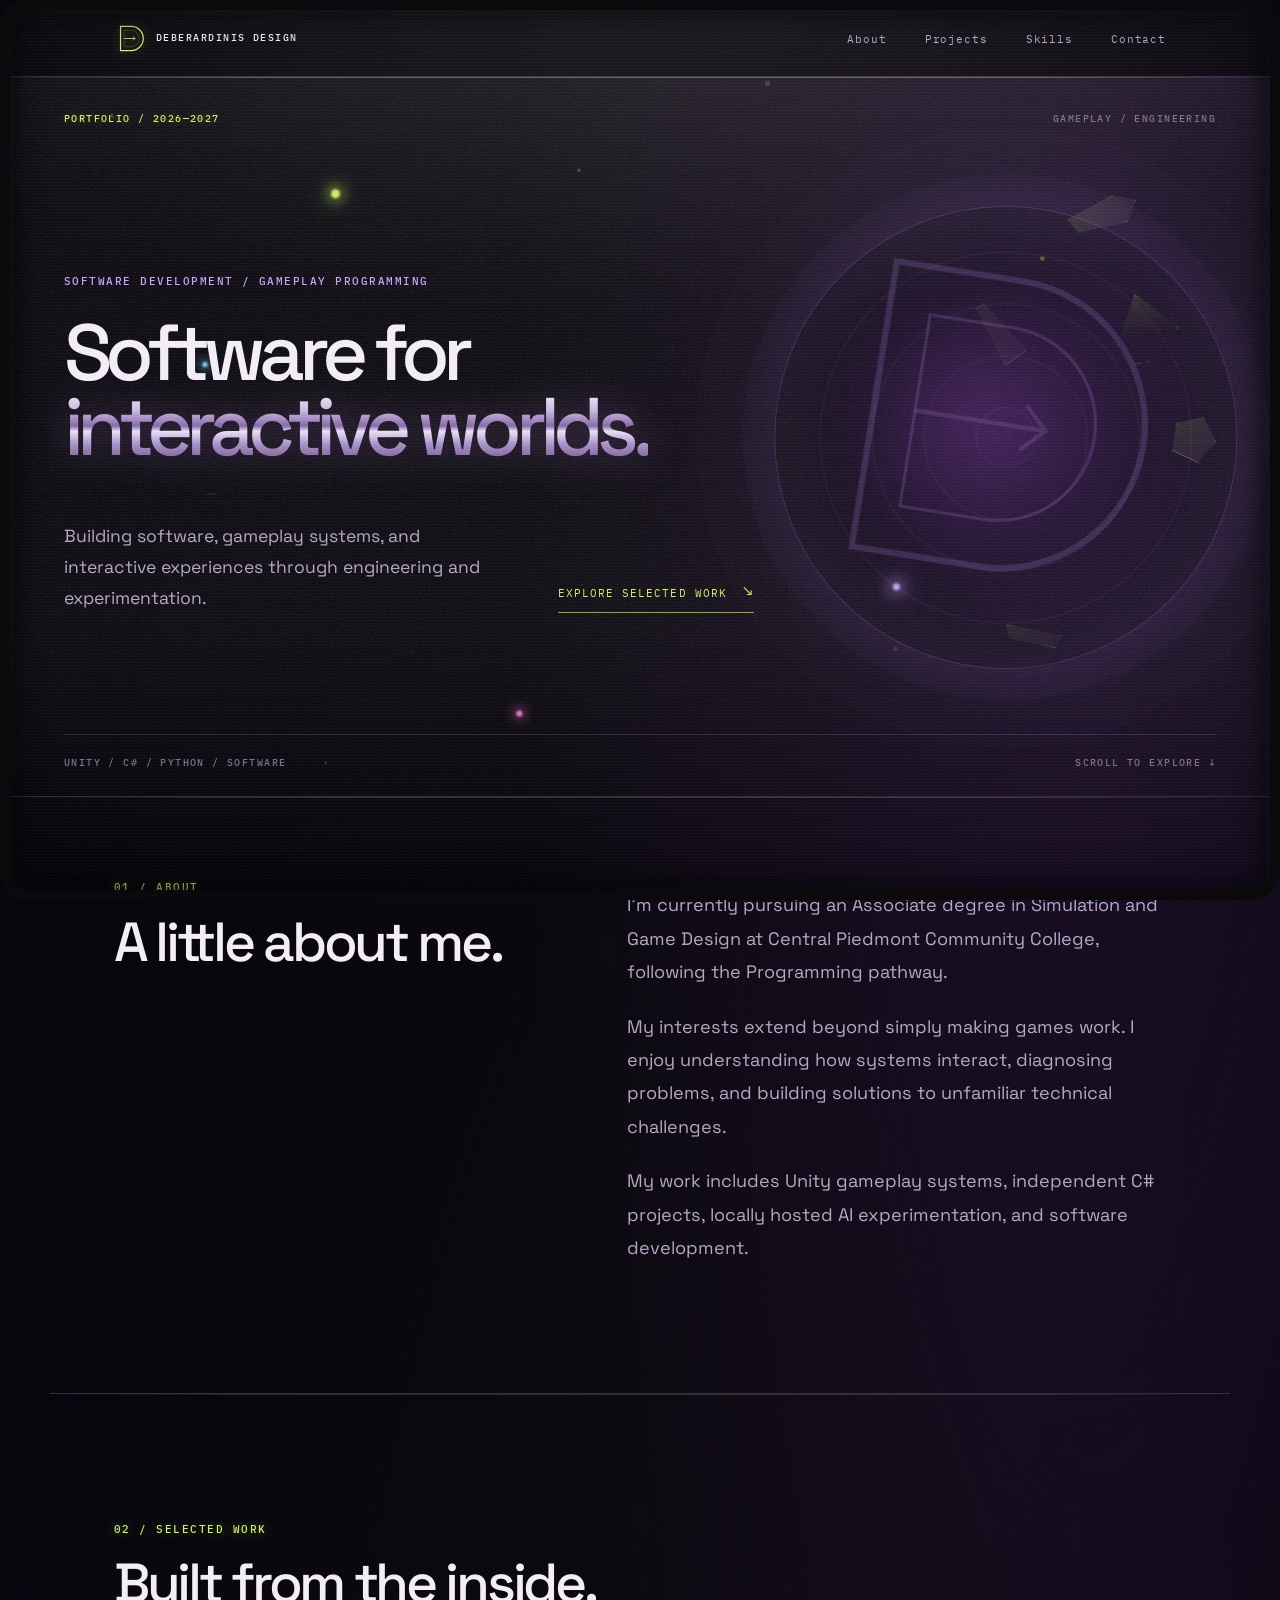
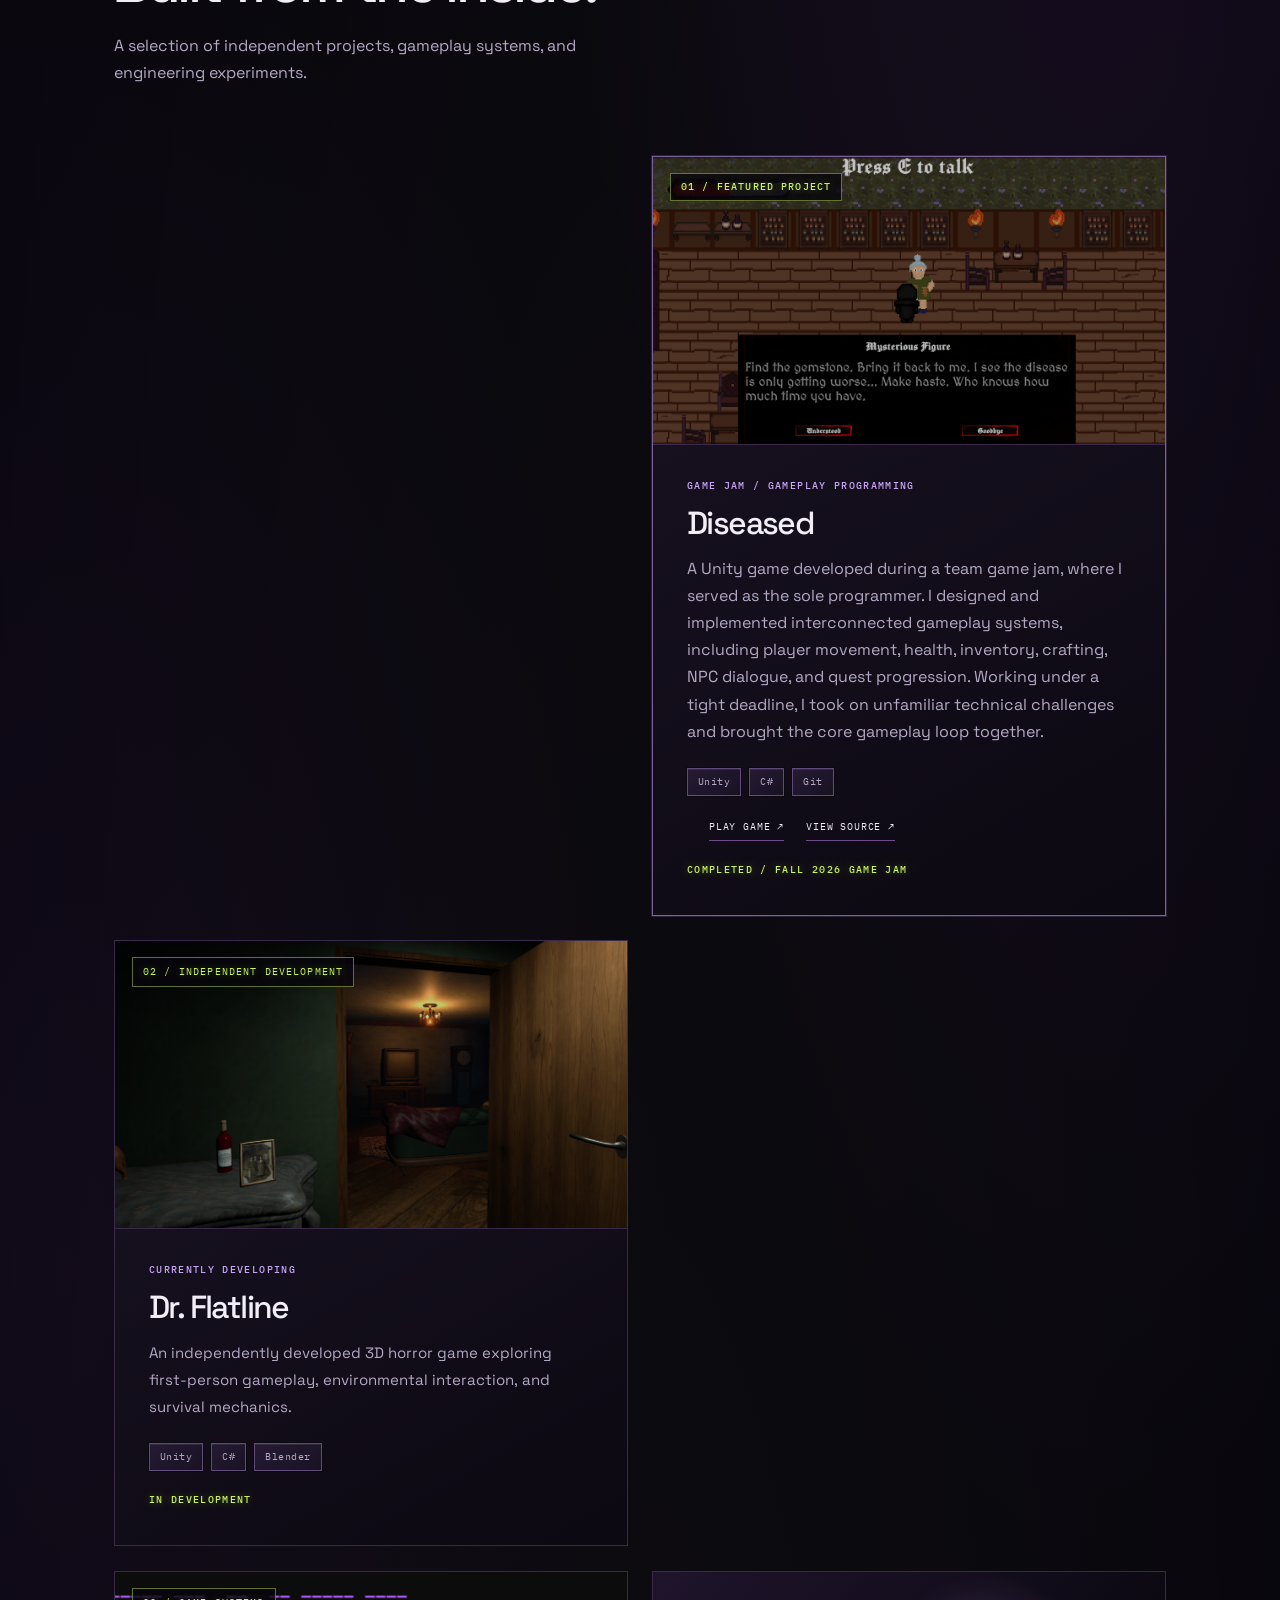
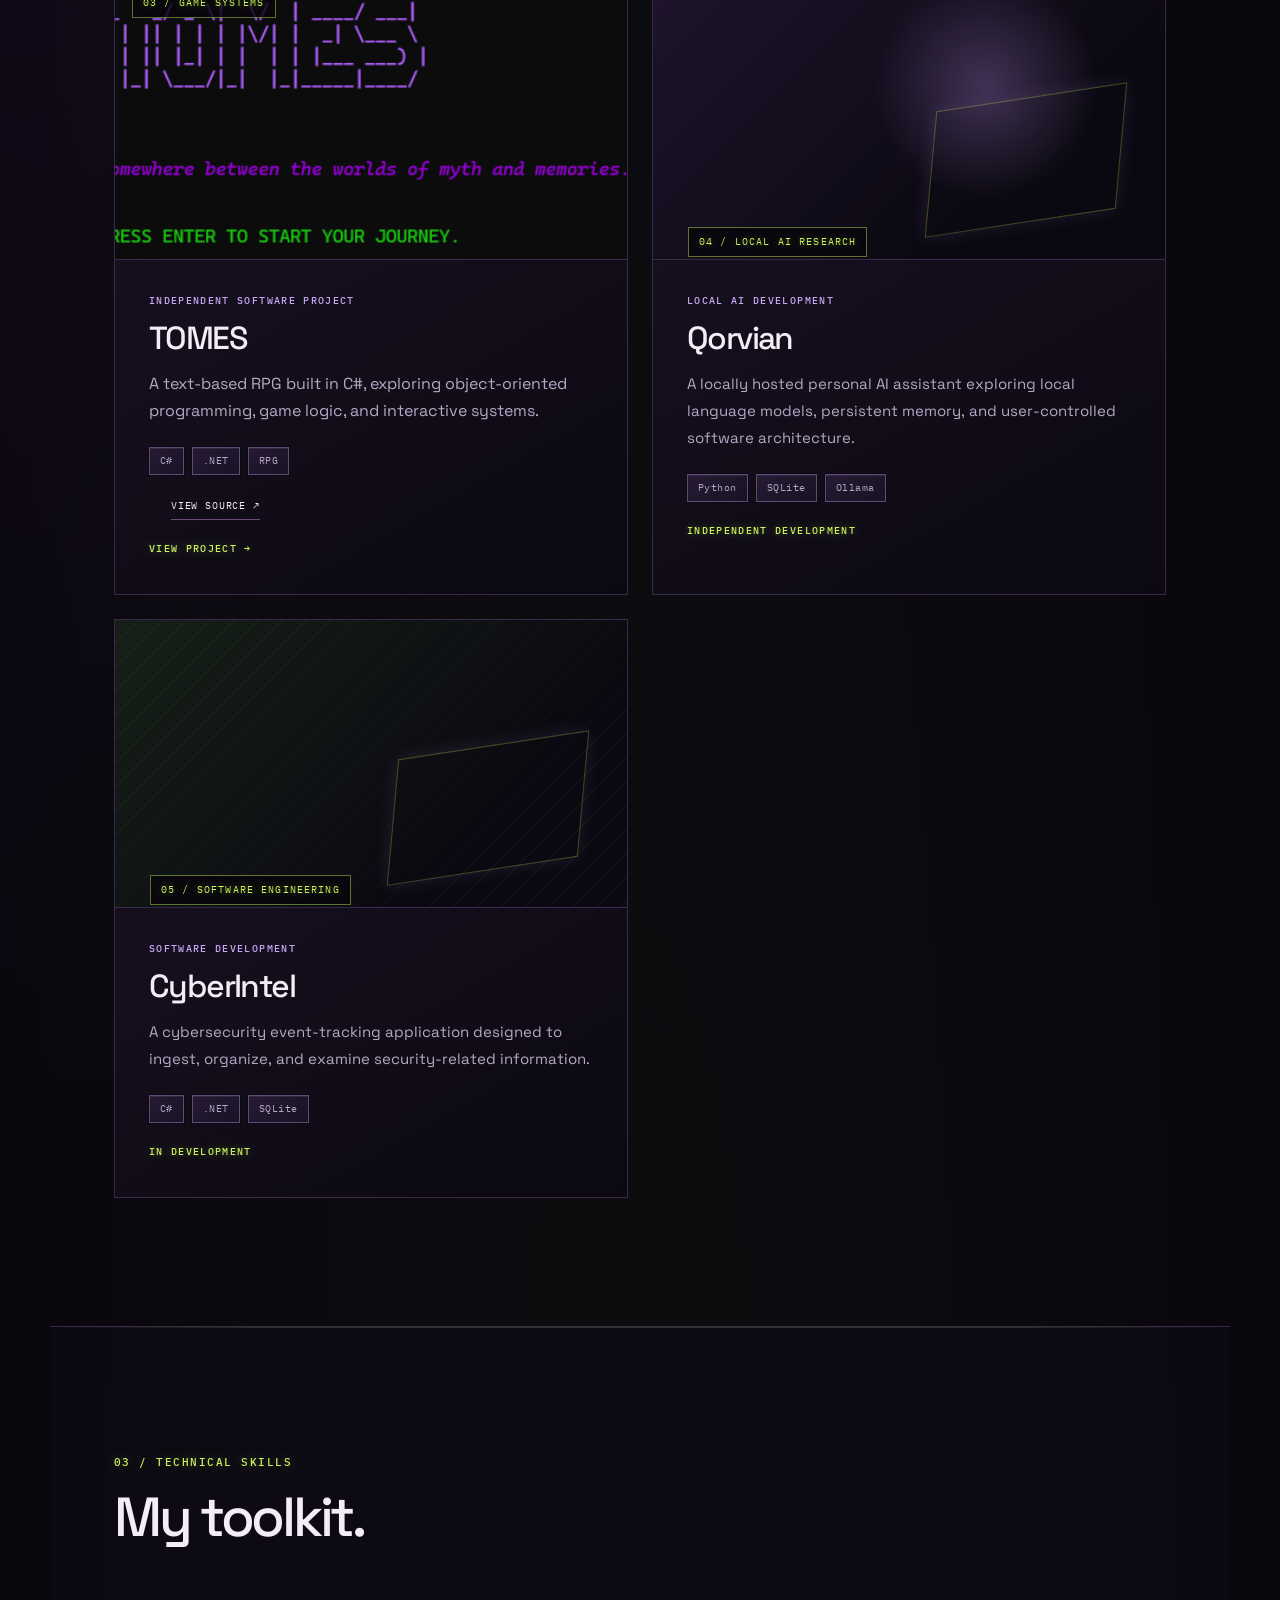
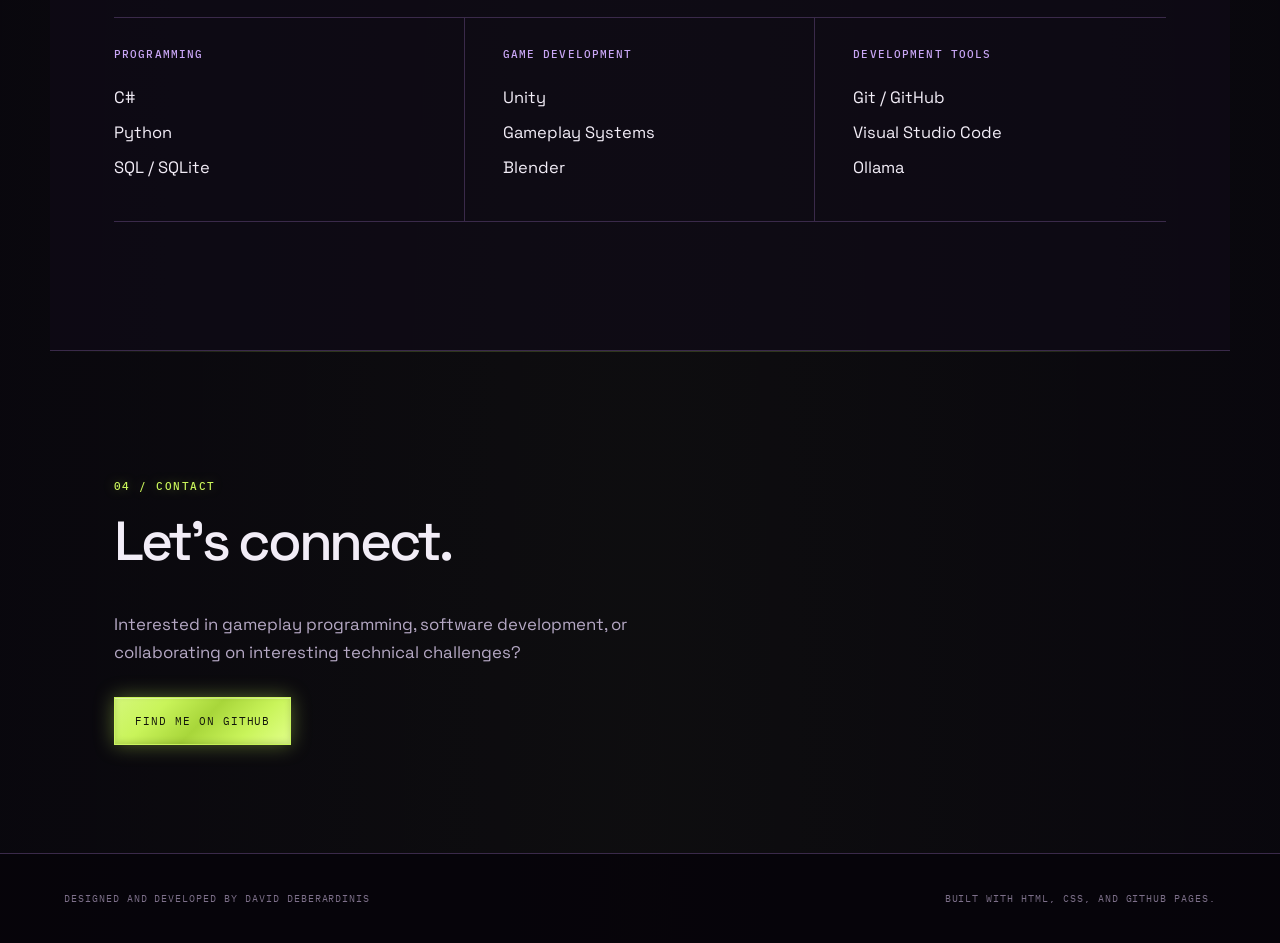
==== commit 58f403e2: "Flatline placeholder image" ====
--- a/index.html
+++ b/index.html
@@ -196,7 +196,8 @@
                     <!-- 02 · Dr. Flatline -->
                     <a href="dr-flatline.html" class="project-card-link">
                         <article class="project-card">
-                            <div class="project-image placeholder-horror">
+                            <div class="project-image">
+                                <img src="images/Flatline/flatline2.png" alt="Screenshot of In-Game Environment">
                                 <span>02 / INDEPENDENT DEVELOPMENT</span>
                             </div>
                             <div class="project-info">
